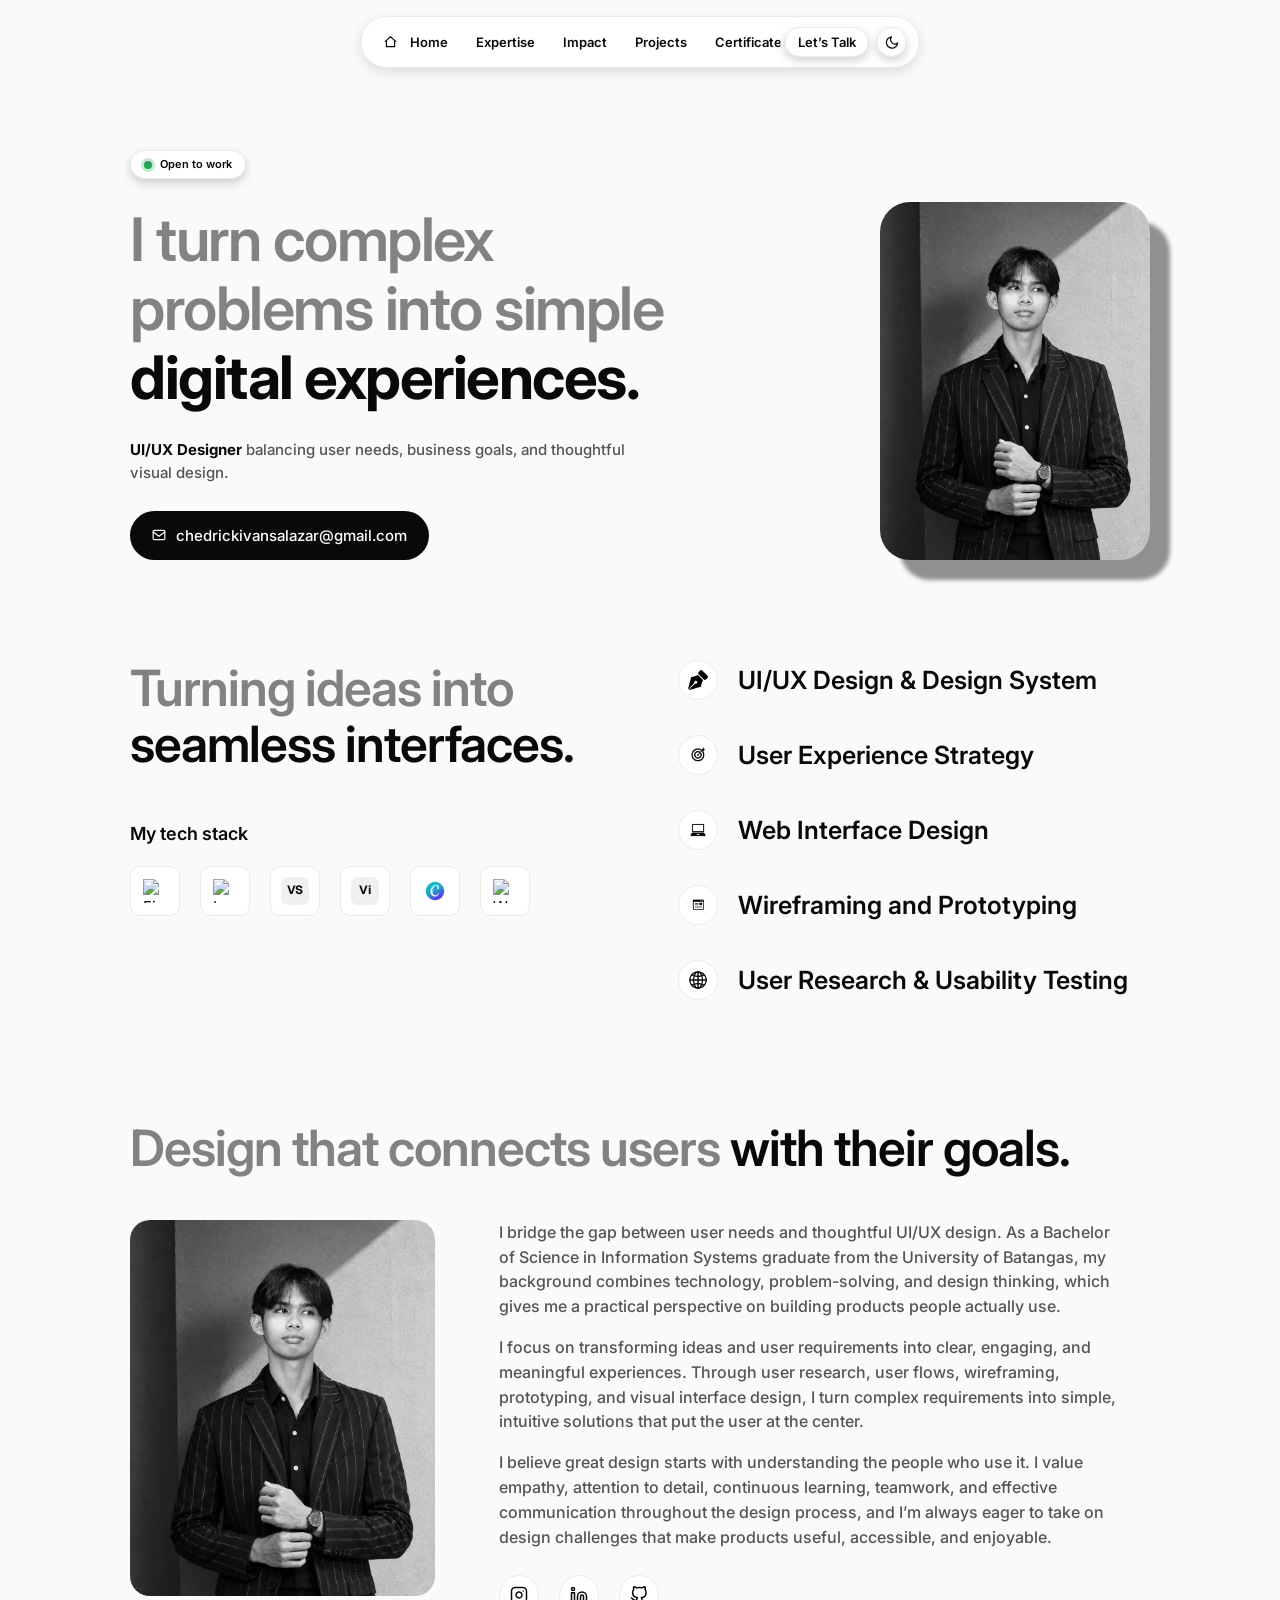
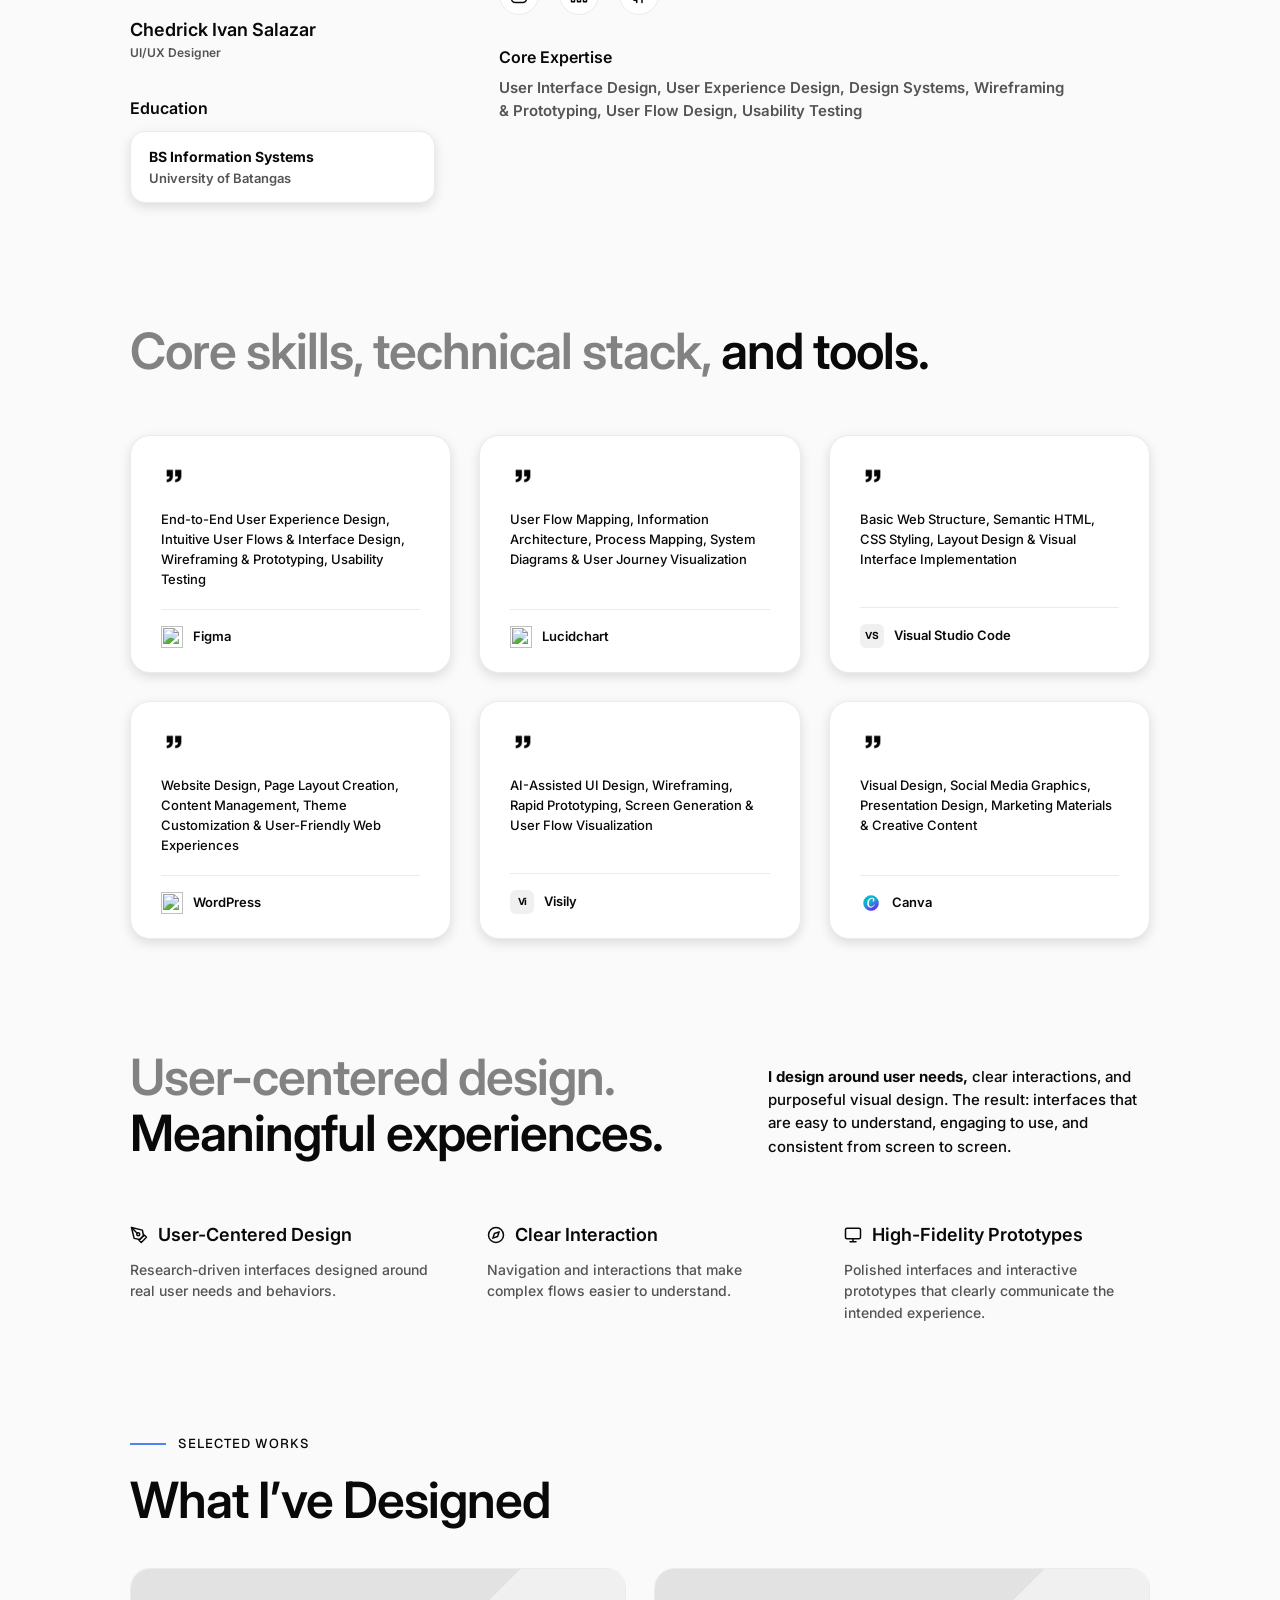
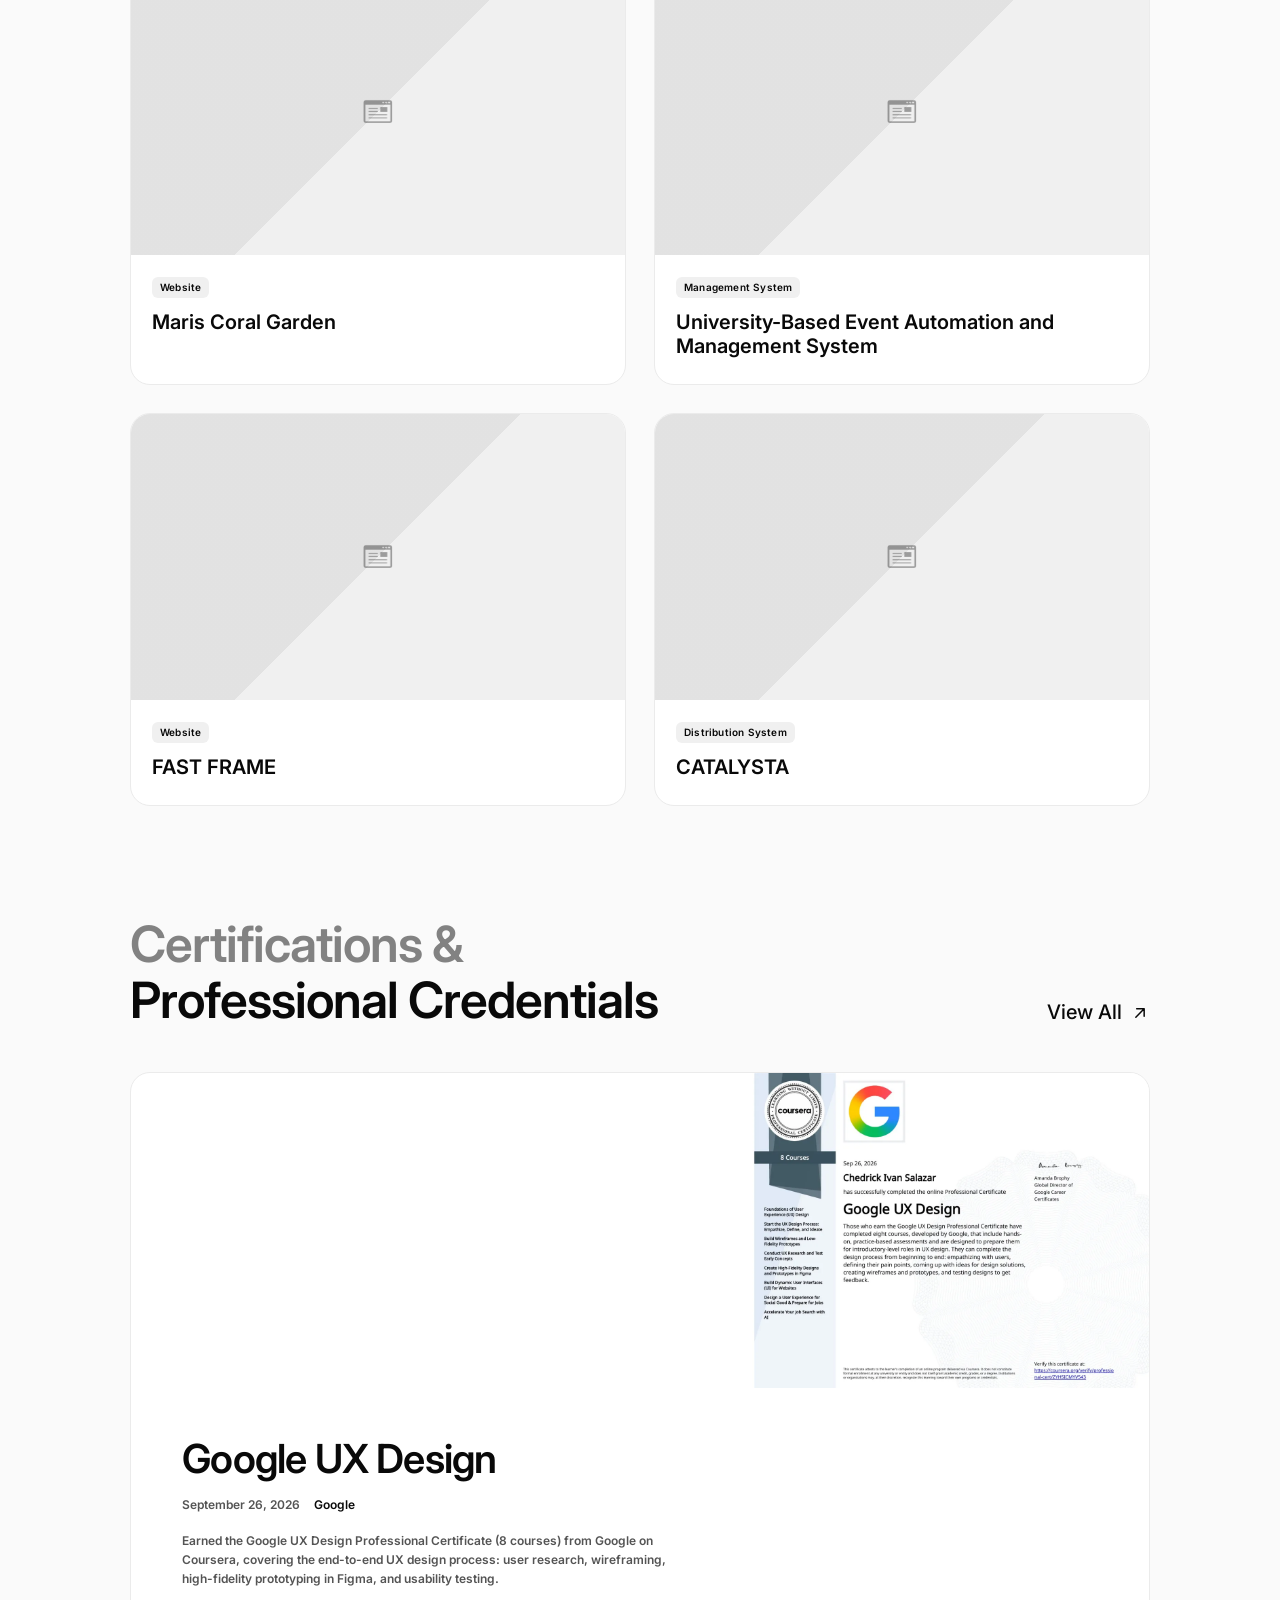
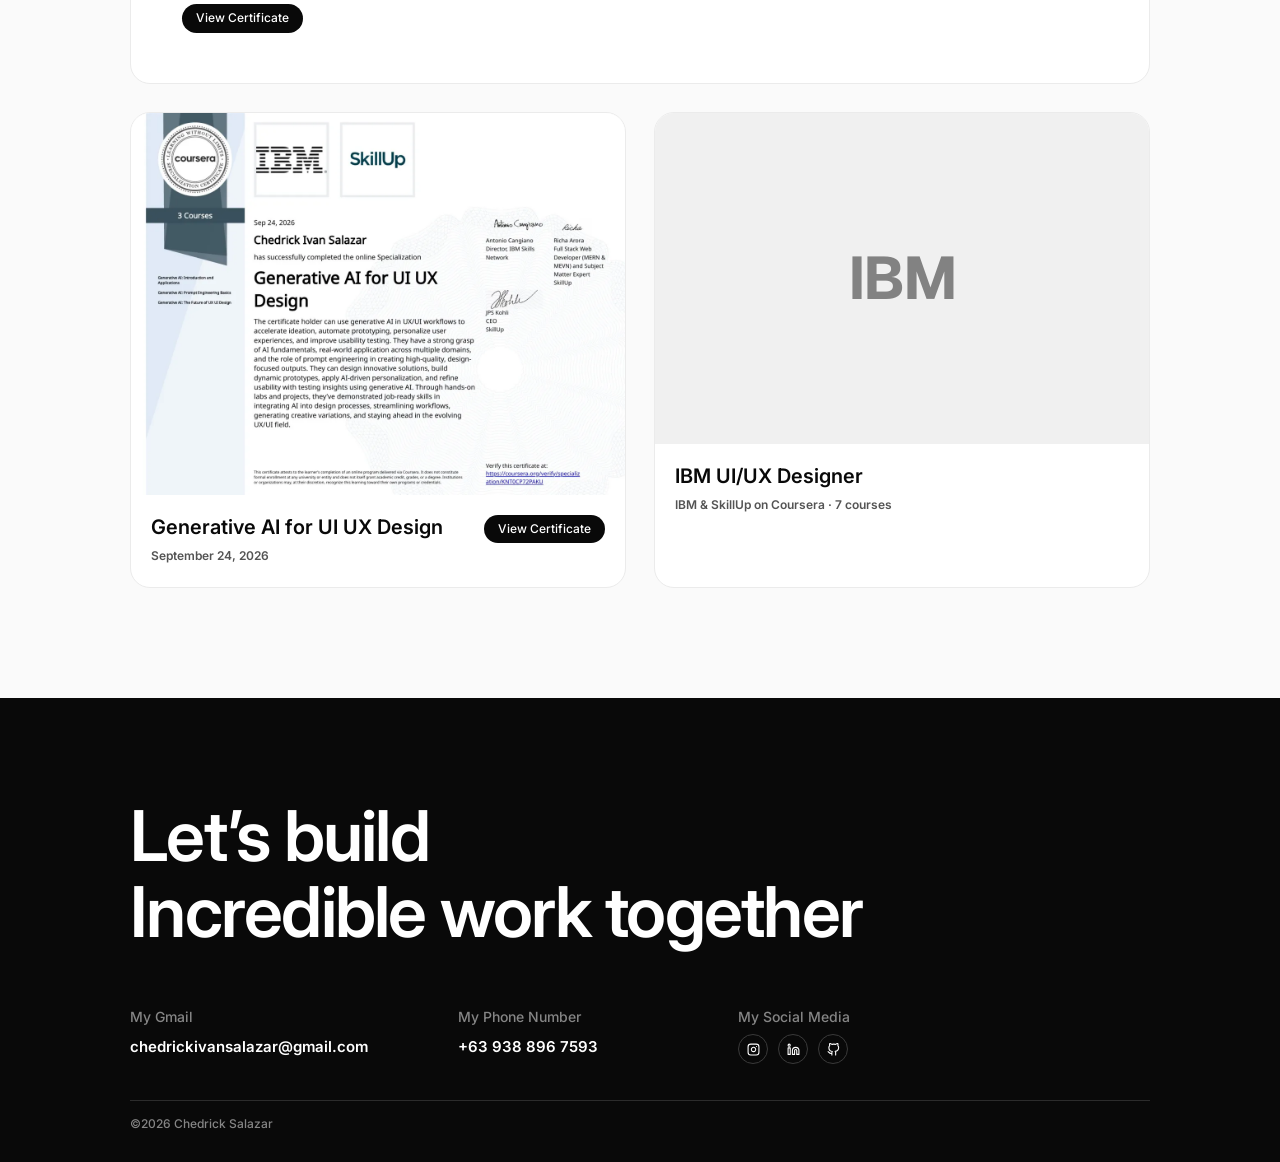
==== index.html @ 712210b0 "Initial commit: portfolio with theme, nav, logo and image fixes - Apply saved theme in <head> to sto" ====
<!doctype html>
<html lang="en">
<head>
<meta charset="utf-8">
<meta name="viewport" content="width=device-width, initial-scale=1, viewport-fit=cover">
<title>Chedrick Salazar Portfolio</title>
<meta name="description" content="Portfolio of Chedrick Ivan Salazar, UI/UX Designer.">
<script>
  /* Apply the saved theme before first paint so the page never flashes the wrong theme. */
  try { var t = localStorage.getItem("portfolio-theme"); if (t === "dark" || t === "light") document.documentElement.setAttribute("data-theme", t); } catch (e) {}
</script>
<link rel="preconnect" href="https://fonts.googleapis.com">
<link rel="preconnect" href="https://fonts.gstatic.com" crossorigin>
<link rel="stylesheet" href="https://fonts.googleapis.com/css2?family=Geist:wght@500;700&family=Inter:wght@400;500;600;700&display=swap">
<link rel="stylesheet" href="styles.css">
</head>
<body>
<nav class="nav" id="nav" aria-label="Main">
  <a class="home" href="#home" aria-label="Home"><svg viewBox="0 0 24 24" fill="none" stroke-width="2" stroke-linecap="round" stroke-linejoin="round" aria-hidden="true"><path d="M3 11l9-8 9 8"/><path d="M5 10v10h14V10"/></svg></a>
  <div class="nav-links" id="nav-links">
    <a class="link" href="#home">Home</a>
    <a class="link" href="#expertise">Expertise</a>
    <a class="link" href="#impact">Impact</a>
    <a class="link" href="#projects">Projects</a>
    <a class="link" href="#certificates">Certificates</a>
  </div>
  <a class="pill-sm" href="#contact">Let’s Talk</a>
  <button class="theme-btn" id="theme-toggle" type="button" aria-label="Switch theme" aria-pressed="false">
    <svg class="ic-moon" viewBox="0 0 24 24" aria-hidden="true"><path d="M21 12.8A9 9 0 1 1 11.2 3a7 7 0 0 0 9.8 9.8z"/></svg>
    <svg class="ic-sun" viewBox="0 0 24 24" aria-hidden="true"><circle cx="12" cy="12" r="4"/><path d="M12 2v2M12 20v2M4.9 4.9l1.4 1.4M17.7 17.7l1.4 1.4M2 12h2M20 12h2M4.9 19.1l1.4-1.4M17.7 6.3l1.4-1.4"/></svg>
  </button>
  <button class="menu-btn" id="menu-toggle" type="button" aria-label="Open menu" aria-expanded="false" aria-controls="nav-links">
    <svg viewBox="0 0 24 24" aria-hidden="true"><path class="l1" d="M4 7h16"/><path class="l2" d="M4 17h16"/></svg>
  </button>
</nav>

<main>
<section id="home" class="hero wrap">
  <div class="inner hero-grid">
    <div>
      <div class="live"><i></i>Open to work</div>
      <h1><span class="dim">I turn complex problems into simple</span> digital experiences.</h1>
      <p class="lede"><b>UI/UX Designer</b> balancing user needs, business goals, and thoughtful visual design.</p>
      <a class="btn-mail" href="mailto:chedrickivansalazar@gmail.com">
        <svg viewBox="0 0 24 24" fill="none" stroke-width="2" stroke-linecap="round" stroke-linejoin="round" aria-hidden="true"><rect x="2" y="4" width="20" height="16" rx="2"/><path d="M2 7l10 7 10-7"/></svg>
        <span>chedrickivansalazar@gmail.com</span>
      </a>
    </div>
    <div class="hero-photo">
      <picture>
        <source srcset="img/portrait.webp" type="image/webp">
        <img src="img/portrait.jpg" alt="Portrait of Chedrick Ivan Salazar" width="270" height="357" fetchpriority="high">
      </picture>
    </div>
  </div>
</section>

<section id="expertise" class="block wrap pt-0">
  <div class="inner intro-grid">
    <div>
      <h2 class="display"><span class="dim">Turning ideas into</span> seamless interfaces.</h2>
      <p class="stack-title">My tech stack</p>
      <ul class="tiles" aria-label="Tools">
        <li class="tile" title="Figma"><img class="mask" src="img/figma.svg" alt="Figma" width="24" height="24"></li>
        <li class="tile" title="Lucidchart"><img class="mask" src="img/lucid.svg" alt="Lucidchart" width="24" height="24"></li>
        <li class="tile" title="Visual Studio Code"><span class="mono" role="img" aria-label="Visual Studio Code">VS</span></li>
        <li class="tile" title="Visily"><span class="mono" role="img" aria-label="Visily">Vi</span></li>
        <li class="tile" title="Canva"><img src="img/canva.png" alt="Canva" width="26" height="26"></li>
        <li class="tile" title="WordPress"><img class="mask" src="img/wordpress.svg" alt="WordPress" width="24" height="24"></li>
      </ul>
    </div>
    <ul class="services">
      <li><span class="ico-circle"><img src="img/pen.png" alt="" width="20" height="20"></span>UI/UX Design &amp; Design System</li>
      <li><span class="ico-circle"><img src="img/target.png" alt="" width="20" height="20"></span>User Experience Strategy</li>
      <li><span class="ico-circle"><img src="img/laptop.png" alt="" width="20" height="20"></span>Web Interface Design</li>
      <li><span class="ico-circle"><img src="img/browser.png" alt="" width="20" height="20"></span>Wireframing and Prototyping</li>
      <li><span class="ico-circle"><img src="img/globe.png" alt="" width="20" height="20"></span>User Research &amp; Usability Testing</li>
    </ul>
  </div>

  <div class="inner sub-block">
    <h2 class="display"><span class="dim">Design that connects users</span> with their goals.</h2>
    <div class="about-grid">
      <div>
        <picture>
          <source srcset="img/portrait.webp" type="image/webp">
          <img class="about-photo" src="img/portrait.jpg" alt="Chedrick Ivan Salazar" width="305" height="376" loading="lazy">
        </picture>
        <p class="name">Chedrick Ivan Salazar</p>
        <p class="role">UI/UX Designer</p>
        <div class="facts facts-gap">
          <div>
            <h3>Education</h3>
            <div class="exp-card"><b>BS Information Systems</b>University of Batangas</div>
          </div>
        </div>
      </div>
      <div>
        <div class="bio">
          <p>I bridge the gap between user needs and thoughtful UI/UX design. As a Bachelor of Science in Information Systems graduate from the University of Batangas, my background combines technology, problem-solving, and design thinking, which gives me a practical perspective on building products people actually use.</p>
          <p>I focus on transforming ideas and user requirements into clear, engaging, and meaningful experiences. Through user research, user flows, wireframing, prototyping, and visual interface design, I turn complex requirements into simple, intuitive solutions that put the user at the center.</p>
          <p>I believe great design starts with understanding the people who use it. I value empathy, attention to detail, continuous learning, teamwork, and effective communication throughout the design process, and I’m always eager to take on design challenges that make products useful, accessible, and enjoyable.</p>
        </div>
        <!-- TODO: replace each href with your real profile URL -->
        <div class="social" aria-label="Social profiles">
          <a class="soc" href="https://www.instagram.com/YOUR-HANDLE" target="_blank" rel="noopener" aria-label="Instagram"><svg viewBox="0 0 24 24" aria-hidden="true"><rect x="2" y="2" width="20" height="20" rx="5"/><path d="M16 11.4A4 4 0 1 1 12.6 8 4 4 0 0 1 16 11.4z"/><path d="M17.5 6.5h.01"/></svg></a>
          <a class="soc" href="https://www.linkedin.com/in/YOUR-HANDLE" target="_blank" rel="noopener" aria-label="LinkedIn"><svg viewBox="0 0 24 24" aria-hidden="true"><path d="M16 8a6 6 0 0 1 6 6v7h-4v-7a2 2 0 0 0-4 0v7h-4v-7a6 6 0 0 1 6-6z"/><rect x="2" y="9" width="4" height="12"/><circle cx="4" cy="4" r="2"/></svg></a>
          <a class="soc" href="https://github.com/YOUR-HANDLE" target="_blank" rel="noopener" aria-label="GitHub"><svg viewBox="0 0 24 24" aria-hidden="true"><path d="M9 19c-5 1.5-5-2.5-7-3m14 6v-3.9a3.4 3.4 0 0 0-.9-2.6c3.1-.3 6.4-1.5 6.4-7A5.4 5.4 0 0 0 20 4.8 5.1 5.1 0 0 0 19.9 1S18.7.7 16 2.5a13.4 13.4 0 0 0-7 0C6.3.7 5.1 1 5.1 1A5.1 5.1 0 0 0 5 4.8a5.4 5.4 0 0 0-1.5 3.8c0 5.4 3.3 6.6 6.4 7A3.4 3.4 0 0 0 9 18.1V22"/></svg></a>
        </div>
        <div class="facts">
          <div>
            <h3>Core Expertise</h3>
            <p>User Interface Design, User Experience Design, Design Systems, Wireframing &amp; Prototyping, User Flow Design, Usability Testing</p>
          </div>
        </div>
      </div>
    </div>
  </div>

  <div class="inner sub-block">
    <h2 class="display"><span class="dim">Core skills, technical stack,</span> and tools.</h2>
    <div class="skills">
      <article class="skill">
        <img class="quote" src="img/quote.png" alt="" width="26" height="26">
        <p>End-to-End User Experience Design, Intuitive User Flows &amp; Interface Design, Wireframing &amp; Prototyping, Usability Testing</p>
        <div class="tool"><img class="mask" src="img/figma.svg" alt="" width="22" height="22"><span class="tn">Figma</span></div>
      </article>
      <article class="skill">
        <img class="quote" src="img/quote.png" alt="" width="26" height="26">
        <p>User Flow Mapping, Information Architecture, Process Mapping, System Diagrams &amp; User Journey Visualization</p>
        <div class="tool"><img class="mask" src="img/lucid.svg" alt="" width="22" height="22"><span class="tn">Lucidchart</span></div>
      </article>
      <article class="skill">
        <img class="quote" src="img/quote.png" alt="" width="26" height="26">
        <p>Basic Web Structure, Semantic HTML, CSS Styling, Layout Design &amp; Visual Interface Implementation</p>
        <div class="tool"><span class="mono">VS</span><span class="tn">Visual Studio Code</span></div>
      </article>
      <article class="skill">
        <img class="quote" src="img/quote.png" alt="" width="26" height="26">
        <p>Website Design, Page Layout Creation, Content Management, Theme Customization &amp; User-Friendly Web Experiences</p>
        <div class="tool"><img class="mask" src="img/wordpress.svg" alt="" width="22" height="22"><span class="tn">WordPress</span></div>
      </article>
      <article class="skill">
        <img class="quote" src="img/quote.png" alt="" width="26" height="26">
        <p>AI-Assisted UI Design, Wireframing, Rapid Prototyping, Screen Generation &amp; User Flow Visualization</p>
        <div class="tool"><span class="mono">Vi</span><span class="tn">Visily</span></div>
      </article>
      <article class="skill">
        <img class="quote" src="img/quote.png" alt="" width="26" height="26">
        <p>Visual Design, Social Media Graphics, Presentation Design, Marketing Materials &amp; Creative Content</p>
        <div class="tool"><img src="img/canva.png" alt="" width="24" height="24"><span class="tn">Canva</span></div>
      </article>
    </div>
  </div>
</section>

<section id="impact" class="block wrap pt-0">
  <div class="inner">
    <div class="impact-head">
      <h2 class="display"><span class="dim">User-centered design.</span><br>Meaningful experiences.</h2>
      <p><b>I design around user needs,</b> clear interactions, and purposeful visual design. The result: interfaces that are easy to understand, engaging to use, and consistent from screen to screen.</p>
    </div>
    <div class="pillars">
      <div class="pillar">
        <h3><svg viewBox="0 0 24 24" aria-hidden="true"><path d="M12 19l7-7 3 3-7 7-3-3z"/><path d="M18 13l-1.5-7.5L2 2l3.5 14.5L13 18l5-5z"/><path d="M2 2l7.6 7.6"/><circle cx="11" cy="11" r="2"/></svg>User-Centered Design</h3>
        <p>Research-driven interfaces designed around real user needs and behaviors.</p>
      </div>
      <div class="pillar">
        <h3><svg viewBox="0 0 24 24" aria-hidden="true"><circle cx="12" cy="12" r="10"/><path d="M16.2 7.8l-2.1 6.3-6.3 2.1 2.1-6.3z"/></svg>Clear Interaction</h3>
        <p>Navigation and interactions that make complex flows easier to understand.</p>
      </div>
      <div class="pillar">
        <h3><svg viewBox="0 0 24 24" aria-hidden="true"><rect x="2" y="3" width="20" height="14" rx="2"/><path d="M8 21h8M12 17v4"/></svg>High-Fidelity Prototypes</h3>
        <p>Polished interfaces and interactive prototypes that clearly communicate the intended experience.</p>
      </div>
    </div>
  </div>
</section>

<section id="projects" class="block wrap pt-0">
  <div class="inner">
    <p class="eyebrow">Selected works</p>
    <h2 class="display mt-sm">What I’ve Designed</h2>
    <!-- To turn a card into a case study: copy case-study.html, fill it in, wrap the card contents in <a class="proj-link" href="your-page.html">, and swap the thumb icon for a screenshot. -->
    <div class="projects">
      <article class="proj"><div class="thumb"><img src="img/browser.png" alt="" width="44" height="44"></div><div class="meta"><span class="tag">Website</span><h3>Maris Coral Garden</h3></div></article>
      <article class="proj"><div class="thumb"><img src="img/browser.png" alt="" width="44" height="44"></div><div class="meta"><span class="tag">Management System</span><h3>University-Based Event Automation and Management System</h3></div></article>
      <article class="proj"><div class="thumb"><img src="img/browser.png" alt="" width="44" height="44"></div><div class="meta"><span class="tag">Website</span><h3>FAST FRAME</h3></div></article>
      <article class="proj"><div class="thumb"><img src="img/browser.png" alt="" width="44" height="44"></div><div class="meta"><span class="tag">Distribution System</span><h3>CATALYSTA</h3></div></article>
    </div>
  </div>
</section>

<section id="certificates" class="block wrap pt-0">
  <div class="inner">
    <div class="cert-head">
      <h2 class="display"><span class="dim">Certifications &amp;</span> Professional Credentials</h2>
      <a class="view-all" href="https://coursera.org/verify/professional-cert/ZYHSICMYV543" target="_blank" rel="noopener">View All <svg viewBox="0 0 24 24" aria-hidden="true"><path d="M7 17L17 7M8 7h9v9"/></svg></a>
    </div>

    <article class="cert-feature">
      <picture>
        <source srcset="img/cert-google.webp" type="image/webp">
        <img src="img/cert-google.jpg" alt="Google UX Design Professional Certificate awarded to Chedrick Ivan Salazar" width="1650" height="1275" loading="lazy">
      </picture>
      <div class="txt">
        <h3>Google UX Design</h3>
        <div class="cmeta"><span>September 26, 2026</span><span>Google</span></div>
        <p>Earned the Google UX Design Professional Certificate (8 courses) from Google on Coursera, covering the end-to-end UX design process: user research, wireframing, high-fidelity prototyping in Figma, and usability testing.</p>
        <a class="btn-sm" href="https://coursera.org/verify/professional-cert/ZYHSICMYV543" target="_blank" rel="noopener">View Certificate</a>
      </div>
    </article>

    <div class="cert-row">
      <article class="cert-card">
        <div class="pic">
          <picture>
            <source srcset="img/cert-genai.webp" type="image/webp">
            <img src="img/cert-genai.jpg" alt="Generative AI for UI UX Design certificate" width="1650" height="1275" loading="lazy">
          </picture>
        </div>
        <div class="foot">
          <div><h3>Generative AI for UI UX Design</h3><p class="date">September 24, 2026</p></div>
          <a class="btn-sm" href="https://coursera.org/verify/specialization/KNT0CP72PAKU" target="_blank" rel="noopener">View Certificate</a>
        </div>
      </article>
      <article class="cert-card">
        <div class="pic type">IBM</div>
        <div class="foot">
          <div><h3>IBM UI/UX Designer</h3><p class="date">IBM &amp; SkillUp on Coursera · 7 courses</p></div>
          <!-- TODO: add <a class="btn-sm" href="COURSERA-VERIFY-URL" target="_blank" rel="noopener">View Certificate</a> once you have the link -->
        </div>
      </article>
    </div>
  </div>
</section>
</main>

<footer id="contact" class="contact">
  <div class="wrap">
    <div class="inner">
      <h2>Let’s build<br>Incredible work together</h2>
      <div class="crow">
        <div><div class="k">My Gmail</div><a class="v" href="mailto:chedrickivansalazar@gmail.com">chedrickivansalazar@gmail.com</a></div>
        <div><div class="k">My Phone Number</div><a class="v" href="tel:+639388967593">+63 938 896 7593</a></div>
        <div>
          <div class="k">My Social Media</div>
          <!-- TODO: same profile URLs as above -->
          <div class="soc-row">
            <a class="soc sm" href="https://www.instagram.com/YOUR-HANDLE" target="_blank" rel="noopener" aria-label="Instagram"><svg viewBox="0 0 24 24" aria-hidden="true"><rect x="2" y="2" width="20" height="20" rx="5"/><path d="M16 11.4A4 4 0 1 1 12.6 8 4 4 0 0 1 16 11.4z"/><path d="M17.5 6.5h.01"/></svg></a>
            <a class="soc sm" href="https://www.linkedin.com/in/YOUR-HANDLE" target="_blank" rel="noopener" aria-label="LinkedIn"><svg viewBox="0 0 24 24" aria-hidden="true"><path d="M16 8a6 6 0 0 1 6 6v7h-4v-7a2 2 0 0 0-4 0v7h-4v-7a6 6 0 0 1 6-6z"/><rect x="2" y="9" width="4" height="12"/><circle cx="4" cy="4" r="2"/></svg></a>
            <a class="soc sm" href="https://github.com/YOUR-HANDLE" target="_blank" rel="noopener" aria-label="GitHub"><svg viewBox="0 0 24 24" aria-hidden="true"><path d="M9 19c-5 1.5-5-2.5-7-3m14 6v-3.9a3.4 3.4 0 0 0-.9-2.6c3.1-.3 6.4-1.5 6.4-7A5.4 5.4 0 0 0 20 4.8 5.1 5.1 0 0 0 19.9 1S18.7.7 16 2.5a13.4 13.4 0 0 0-7 0C6.3.7 5.1 1 5.1 1A5.1 5.1 0 0 0 5 4.8a5.4 5.4 0 0 0-1.5 3.8c0 5.4 3.3 6.6 6.4 7A3.4 3.4 0 0 0 9 18.1V22"/></svg></a>
          </div>
        </div>
      </div>
      <div class="legal"><p>©2026 Chedrick Salazar</p></div>
    </div>
  </div>
</footer>

<script src="script.js"></script>
</body>
</html>
---- styles.css ----
:root{color-scheme:light}
body{margin:0}
[hidden]{display:none!important}

:root {
  --bg: #fafafa;
  --surface: #ffffff;
  --ink: #090909;
  --body: #545454;
  --mute: #828282;
  --line: #ebebeb;
  --chip: #f0f0f0;
  --accent: #4f83f0;
  --live: #1fa855;
  --btn-bg: #090909;
  --btn-fg: #ffffff;
  --foot-bg: #090909;
  --foot-fg: #ffffff;
  --foot-mute: #858585;
  --shadow: 0 4px 12px rgba(0,0,0,.12);
  --shadow-pop: 0 4px 10px rgba(0,0,0,.18);
  --font-body: "Inter", system-ui, -apple-system, "Segoe UI", Roboto, sans-serif;
  --font-label: "Geist", "Inter", system-ui, sans-serif;
}
@media (prefers-color-scheme: dark) {
  :root:not([data-theme="light"]) {
    --bg: #0d0d0e; --surface: #161618; --ink: #f4f4f5; --body: #b2b2b8; --mute: #7f7f87;
    --line: #2a2a2e; --chip: #232327; --accent: #7aa4ff; --live: #3ecf7a;
    --btn-bg: #f4f4f5; --btn-fg: #0d0d0e; --foot-bg: #050506; --foot-fg: #ffffff; --foot-mute: #8d8d94;
    --shadow: 0 0 0 rgba(0,0,0,0); --shadow-pop: 0 0 0 rgba(0,0,0,0);
    color-scheme: dark;
  }
}
:root[data-theme="dark"] {
  --bg: #0d0d0e; --surface: #161618; --ink: #f4f4f5; --body: #b2b2b8; --mute: #7f7f87;
  --line: #2a2a2e; --chip: #232327; --accent: #7aa4ff; --live: #3ecf7a;
  --btn-bg: #f4f4f5; --btn-fg: #0d0d0e; --foot-bg: #050506; --foot-fg: #ffffff; --foot-mute: #8d8d94;
  --shadow: 0 0 0 rgba(0,0,0,0); --shadow-pop: 0 0 0 rgba(0,0,0,0);
  color-scheme: dark;
}

* { box-sizing: border-box; }
html { scroll-behavior: smooth; }
body {
  background: var(--bg); color: var(--ink);
  font-family: var(--font-body); font-size: 15px; line-height: 1.55;
  -webkit-font-smoothing: antialiased;
}
img { display: block; max-width: 100%; }
picture { display: contents; }
a { color: inherit; text-decoration: none; }
a:focus-visible, button:focus-visible { outline: 2px solid var(--accent); outline-offset: 3px; border-radius: 6px; }
h1, h2, h3, p { margin: 0; }
h1, h2 { text-wrap: balance; }

.wrap {
  width: 100%; max-width: 1200px; margin-inline: auto;
  padding-left: max(16px, env(safe-area-inset-left, 0px));
  padding-right: max(16px, env(safe-area-inset-right, 0px));
}
.inner { max-width: 1020px; margin-inline: auto; }
section { scroll-margin-top: 24px; }
.block { padding-block: clamp(56px, 9vw, 110px); }
.pt-0 { padding-top: 0; }
.sub-block { margin-top: clamp(64px, 10vw, 120px); }
.mt-sm { margin-top: 18px; }

.dim { color: var(--mute); }
.display {
  font-weight: 600; font-size: clamp(32px, 5vw, 50px); line-height: 1.12;
  letter-spacing: -0.02em; color: var(--ink);
}
.display .dim { color: var(--mute); }

/* nav */
.nav {
  position: fixed; z-index: 20; left: 50%; transform: translateX(-50%);
  top: calc(16px + env(safe-area-inset-top, 0px));
  width: min(559px, calc(100% - 32px));
  display: flex; align-items: center; gap: 4px;
  background: var(--surface); border: 1px solid var(--line); border-radius: 30px;
  padding: 10px 12px 10px 18px; box-shadow: var(--shadow);
}
.nav-links { display: flex; align-items: center; gap: clamp(10px, 3vw, 28px); flex: 1; min-width: 0; overflow-x: auto; scrollbar-width: none; }
.nav-links::-webkit-scrollbar { display: none; }
.nav a.link { font-size: 13px; font-weight: 600; white-space: nowrap; padding: 4px 0; }
.nav a.link:hover { color: var(--accent); }
.nav .home { flex: none; display: grid; place-items: center; width: 22px; height: 22px; margin-right: 4px; }
.nav .home svg { width: 14px; height: 14px; stroke: var(--ink); }
.pill-sm {
  flex: none; font-size: 13px; font-weight: 600; padding: 4px 12px; border-radius: 30px;
  border: 1px solid var(--line); background: var(--surface); box-shadow: var(--shadow-pop);
}

/* hero */
.hero { padding-top: calc(150px + env(safe-area-inset-top, 0px)); padding-bottom: clamp(48px, 8vw, 100px); }
.hero-grid { display: grid; grid-template-columns: minmax(0, 1fr) 270px; gap: clamp(32px, 6vw, 80px); align-items: end; }
.live {
  display: inline-flex; align-items: center; gap: 8px; font-size: 11px; font-weight: 600;
  background: var(--surface); border: 1px solid var(--line); border-radius: 30px;
  padding: 5px 13px; box-shadow: var(--shadow-pop); margin-bottom: 26px;
}
.live i { width: 8px; height: 8px; border-radius: 50%; background: var(--live); box-shadow: 0 0 0 3px color-mix(in srgb, var(--live) 25%, transparent); }
h1 {
  font-weight: 700; font-size: clamp(38px, 6vw, 60px); line-height: 1.15; letter-spacing: -0.025em;
  color: var(--ink); max-width: 11.5em;
}
h1 .dim { font-weight: 600; }
.lede { margin-top: 26px; max-width: 520px; font-size: 15px; font-weight: 500; color: var(--body); }
.lede b { color: var(--ink); font-weight: 700; }
.btn-mail {
  margin-top: 26px; display: inline-flex; align-items: center; gap: 10px;
  background: var(--btn-bg); color: var(--btn-fg); border-radius: 30px;
  padding: 13px 22px; font-size: 15px; font-weight: 500; max-width: 100%;
}
.btn-mail span { overflow-wrap: anywhere; }
.btn-mail svg { flex: none; width: 14px; height: 14px; stroke: currentColor; }
.hero-photo { position: relative; width: 100%; max-width: 270px; aspect-ratio: 256 / 339; justify-self: end; }
.hero-photo::before {
  content: ""; position: absolute; inset: 20px -20px -20px 20px; border-radius: 30px;
  background: #858585; filter: blur(2px); opacity: .9;
}
.hero-photo img { position: relative; width: 100%; height: 100%; object-fit: cover; object-position: 50% 14%; border-radius: 30px; }

/* expertise intro */
.intro-grid { display: grid; grid-template-columns: minmax(0, 1fr) minmax(0, 1fr); gap: clamp(32px, 6vw, 80px); }
.stack-title { margin-top: 48px; font-size: 18px; font-weight: 600; }
.tiles { list-style: none; margin: 18px 0 0; padding: 0; display: flex; flex-wrap: wrap; gap: 20px; }
.tile {
  width: 50px; height: 50px; border-radius: 10px; background: var(--surface); border: 1px solid var(--line);
  display: grid; place-items: center;
}
.tile img { width: 26px; height: 26px; object-fit: contain; }
.tile img.mask { width: 24px; height: 24px; }
.mono {
  display: grid; place-items: center; font-family: var(--font-label); font-weight: 700; font-size: 12px;
  color: var(--ink); background: var(--chip); border-radius: 7px; width: 28px; height: 28px; letter-spacing: -.02em;
}
.services { list-style: none; margin: 0; padding: 0; display: grid; gap: 35px; align-content: start; }
.services li { display: flex; align-items: center; gap: 20px; font-size: clamp(18px, 2.3vw, 25px); font-weight: 600; line-height: 1.2; }
.ico-circle {
  flex: none; width: 40px; height: 40px; border-radius: 50%; background: var(--surface);
  border: 1px solid var(--line); display: grid; place-items: center;
}
.ico-circle img { width: 20px; height: 20px; object-fit: contain; }
/* black PNG/SVG icons are inverted in dark mode */
@media (prefers-color-scheme: dark) { :root:not([data-theme="light"]) .ico-circle img, :root:not([data-theme="light"]) img.mask, :root:not([data-theme="light"]) .quote { filter: invert(1); } }
:root[data-theme="dark"] .ico-circle img, :root[data-theme="dark"] img.mask, :root[data-theme="dark"] .quote { filter: invert(1); }

/* about */
.about-grid { display: grid; grid-template-columns: 305px minmax(0, 1fr); gap: clamp(28px, 5vw, 80px); margin-top: 44px; align-items: start; }
.about-photo { width: 100%; max-width: 305px; aspect-ratio: 305 / 376; border-radius: 20px; object-fit: cover; object-position: 50% 16%; }
.name { margin-top: 20px; font-size: 18px; font-weight: 600; }
.role { font-size: 12px; font-weight: 600; color: var(--body); }
.bio { display: grid; gap: 16px; font-size: 16px; font-weight: 500; color: var(--body); max-width: 625px; }
.social { display: flex; gap: 20px; margin-top: 26px; }
.soc { transition: border-color .15s; width: 40px; height: 40px; border-radius: 50%; border: 1px solid var(--line); background: var(--surface); display: grid; place-items: center; }
.soc svg { width: 18px; height: 18px; stroke: var(--ink); fill: none; stroke-width: 2; stroke-linecap: round; stroke-linejoin: round; }
.soc:hover { border-color: var(--accent); }
.soc.sm { width: 30px; height: 30px; background: transparent; border-color: #3a3a3a; }
.soc.sm svg { width: 13px; height: 13px; stroke: #fff; }
.facts { display: grid; gap: 24px; margin-top: 30px; max-width: 568px; }
.facts-gap { margin-top: 34px; }
.facts h3 { font-size: 16px; font-weight: 600; }
.facts p { margin-top: 6px; font-size: 15px; font-weight: 600; color: var(--body); }
.exp-card { margin-top: 10px; background: var(--surface); border-radius: 15px; box-shadow: var(--shadow); border: 1px solid var(--line); padding: 14px 18px; font-size: 13px; font-weight: 600; color: var(--body); }
.exp-card b { display: block; color: var(--ink); font-size: 14px; }

/* skills */
.skills { margin-top: 56px; display: grid; grid-template-columns: repeat(auto-fit, minmax(260px, 1fr)); gap: 28px; }
.skill {
  background: var(--surface); border: 1px solid var(--line); border-radius: 20px; box-shadow: var(--shadow);
  padding: 27px 30px 24px; display: flex; flex-direction: column; gap: 20px; min-height: 230px;
}
.quote { width: 26px; height: 26px; object-fit: contain; }
.skill p { font-size: 13px; line-height: 20px; font-weight: 500; color: var(--ink); }
.tool { margin-top: auto; display: flex; align-items: center; gap: 10px; padding-top: 16px; border-top: 1px solid var(--line); }
.tool .tn { font-size: 13px; font-weight: 600; line-height: 1.2; }
.tool img { width: 22px; height: 22px; object-fit: contain; }
.tool .mono { width: 24px; height: 24px; font-size: 10px; border-radius: 6px; }

/* impact */
.impact-head { display: grid; grid-template-columns: minmax(0, 1.5fr) minmax(0, 1fr); gap: clamp(24px, 5vw, 80px); align-items: start; }
.impact-head p { font-size: 15px; font-weight: 500; color: var(--ink); padding-top: 16px; }
.impact-head p b { font-weight: 700; }
.pillars { margin-top: 60px; display: grid; grid-template-columns: repeat(3, minmax(0, 1fr)); gap: clamp(24px, 4vw, 60px); }
.pillar h3 { display: flex; align-items: center; gap: 10px; font-size: 18px; font-weight: 600; }
.pillar h3 svg { flex: none; width: 18px; height: 18px; stroke: var(--ink); fill: none; stroke-width: 2; stroke-linecap: round; stroke-linejoin: round; }
.pillar p { margin-top: 10px; font-size: 14px; font-weight: 500; color: var(--body); }

/* projects */
.eyebrow { display: flex; align-items: center; gap: 12px; font-family: var(--font-label); font-weight: 500; font-size: 13px; letter-spacing: .08em; text-transform: uppercase; color: var(--ink); }
.eyebrow::before { content: ""; width: 36px; height: 2px; background: var(--accent); }
.projects { margin-top: 40px; display: grid; grid-template-columns: repeat(2, minmax(0, 1fr)); gap: 28px; }
.proj { background: var(--surface); border: 1px solid var(--line); border-radius: 20px; overflow: hidden; }
.proj .thumb {
  aspect-ratio: 339 / 196; background: var(--chip); display: grid; place-items: center;
  background-image: linear-gradient(135deg, color-mix(in srgb, var(--ink) 6%, transparent) 0 50%, transparent 50%);
}
.proj .thumb img { width: 44px; opacity: .35; }
:root[data-theme="dark"] .proj .thumb img { filter: invert(1); }
@media (prefers-color-scheme: dark) { :root:not([data-theme="light"]) .proj .thumb img { filter: invert(1); } }
.proj .meta { padding: 22px 21px 26px; display: grid; gap: 12px; justify-items: start; }
.tag { font-size: 10px; font-weight: 600; background: var(--chip); border-radius: 6px; padding: 3px 8px; letter-spacing: .02em; }
.proj h3 { font-size: 20px; font-weight: 600; line-height: 1.2; }
.proj-link { display: block; height: 100%; }
.proj:has(.proj-link) { transition: transform .2s, box-shadow .2s; }
.proj:has(.proj-link):hover { transform: translateY(-3px); box-shadow: var(--shadow); }
.proj .thumb img.shot { width: 100%; height: 100%; object-fit: cover; opacity: 1; filter: none !important; }

/* certificates */
.cert-head { display: flex; justify-content: space-between; align-items: flex-end; gap: 24px; flex-wrap: wrap; }
.cert-head .display { max-width: 644px; }
.view-all { display: inline-flex; align-items: center; gap: 8px; font-size: 20px; font-weight: 500; }
.view-all svg { width: 20px; height: 20px; stroke: var(--ink); fill: none; stroke-width: 1.8; stroke-linecap: round; stroke-linejoin: round; }
.cert-feature { margin-top: 44px; display: grid; grid-template-columns: minmax(0, 1.5fr) minmax(0, 1fr); background: var(--surface); border: 1px solid var(--line); border-radius: 20px; overflow: hidden; }
.cert-feature img { width: 100%; height: 100%; object-fit: cover; object-position: left top; min-height: 260px; }
.cert-feature .txt { padding: clamp(24px, 4vw, 50px) clamp(22px, 4vw, 54px); display: flex; flex-direction: column; justify-content: center; gap: 16px; }
.cert-feature h3 { font-size: clamp(30px, 4vw, 40px); font-weight: 600; line-height: 1.05; letter-spacing: -.02em; }
.cmeta { display: flex; gap: 14px; font-size: 12px; font-weight: 600; }
.cmeta span:first-child { color: var(--body); }
.cert-feature p { font-size: 12px; font-weight: 600; color: var(--body); line-height: 1.6; }
.btn-sm { align-self: flex-start; display: inline-block; background: var(--btn-bg); color: var(--btn-fg); border-radius: 20px; font-size: 12px; font-weight: 500; padding: 5px 14px; }
.cert-row { margin-top: 28px; display: grid; grid-template-columns: repeat(2, minmax(0, 1fr)); gap: 28px; }
.cert-card { background: var(--surface); border: 1px solid var(--line); border-radius: 20px; overflow: hidden; display: flex; flex-direction: column; }
.cert-card .pic { aspect-ratio: 492 / 330; background: var(--chip); }
.cert-card .pic img { width: 100%; height: 100%; object-fit: cover; object-position: left top; }
.cert-card .pic.type { display: grid; place-items: center; font-family: var(--font-label); font-weight: 700; font-size: clamp(36px, 6vw, 60px); letter-spacing: -.03em; color: var(--mute); }
.cert-card .foot { padding: 20px 20px 22px; display: flex; justify-content: space-between; align-items: flex-end; gap: 14px; }
.cert-card h3 { font-size: 20px; font-weight: 600; line-height: 1.2; }
.cert-card .date { margin-top: 8px; font-size: 12px; font-weight: 600; color: var(--body); }

/* contact */
.contact { background: var(--foot-bg); color: var(--foot-fg); padding-top: clamp(64px, 9vw, 100px); padding-bottom: 28px; }
.contact h2 { font-size: clamp(38px, 7vw, 70px); font-weight: 600; line-height: 1.08; letter-spacing: -.025em; }
.crow { margin-top: 56px; display: grid; grid-template-columns: repeat(auto-fit, minmax(190px, max-content)); gap: 28px 90px; }
.crow .k { font-size: 14px; font-weight: 500; color: var(--foot-mute); }
.crow .v { margin-top: 8px; font-size: 15px; font-weight: 600; overflow-wrap: anywhere; display: block; }
.crow .soc-row { display: flex; gap: 10px; margin-top: 7px; }
.legal { margin-top: 36px; padding-top: 6px; border-top: 1px solid #2c2c2c; font-size: 12px; font-weight: 500; color: var(--foot-mute); }
.legal p { margin-top: 8px; }

@media (max-width: 820px) {
  .hero-grid, .intro-grid, .about-grid, .impact-head, .cert-feature { grid-template-columns: minmax(0, 1fr); }
  .hero-photo { justify-self: start; order: -1; max-width: 220px; margin-bottom: 30px; }
  .hero-photo::before { inset: 14px -14px -14px 14px; }
  .pillars, .projects, .cert-row { grid-template-columns: minmax(0, 1fr); }
  .about-photo { max-width: 260px; }
  .impact-head p { padding-top: 0; }
  .hero { padding-top: calc(110px + env(safe-area-inset-top, 0px)); }
  .stack-title { margin-top: 36px; }
  .tiles { gap: 12px; }
}

.theme-btn {
  flex: none; width: 30px; height: 30px; border-radius: 50%; margin-left: 4px; padding: 0; cursor: pointer;
  border: 1px solid var(--line); background: var(--surface); color: var(--ink);
  display: grid; place-items: center; box-shadow: var(--shadow-pop);
}
.theme-btn:hover { border-color: var(--accent); }
.theme-btn svg { width: 15px; height: 15px; fill: none; stroke: currentColor; stroke-width: 2; stroke-linecap: round; stroke-linejoin: round; }
.theme-btn .ic-sun { display: none; }
:root[data-theme="dark"] .theme-btn .ic-sun { display: block; }
:root[data-theme="dark"] .theme-btn .ic-moon { display: none; }
@media (prefers-color-scheme: dark) {
  :root:not([data-theme="light"]) .theme-btn .ic-sun { display: block; }
  :root:not([data-theme="light"]) .theme-btn .ic-moon { display: none; }
}

/* mobile menu */
.menu-btn {
  display: none; flex: none; width: 30px; height: 30px; border-radius: 50%; margin-left: 6px; padding: 0; cursor: pointer;
  border: 1px solid var(--line); background: var(--surface); color: var(--ink); place-items: center; box-shadow: var(--shadow-pop);
}
.menu-btn svg { width: 15px; height: 15px; fill: none; stroke: currentColor; stroke-width: 2; stroke-linecap: round; }
.menu-btn path { transition: transform .2s; transform-origin: 12px 12px; }
.nav.open .menu-btn .l1 { transform: translateY(5px) rotate(45deg); }
.nav.open .menu-btn .l2 { transform: translateY(-5px) rotate(-45deg); }
@media (max-width: 640px) {
  .menu-btn { display: grid; }
  .pill-sm { margin-left: auto; }
  .nav-links {
    display: none; position: absolute; top: calc(100% + 8px); left: 0; right: 0;
    flex-direction: column; align-items: stretch; gap: 0; padding: 8px;
    background: var(--surface); border: 1px solid var(--line); border-radius: 20px; box-shadow: var(--shadow);
  }
  .nav.open .nav-links { display: flex; }
  .nav a.link { font-size: 15px; padding: 12px 14px; border-radius: 12px; }
  .nav a.link:hover { background: var(--chip); color: var(--ink); }
}

@media (prefers-reduced-motion: reduce) { html { scroll-behavior: auto; } .menu-btn path, .proj { transition: none !important; } }
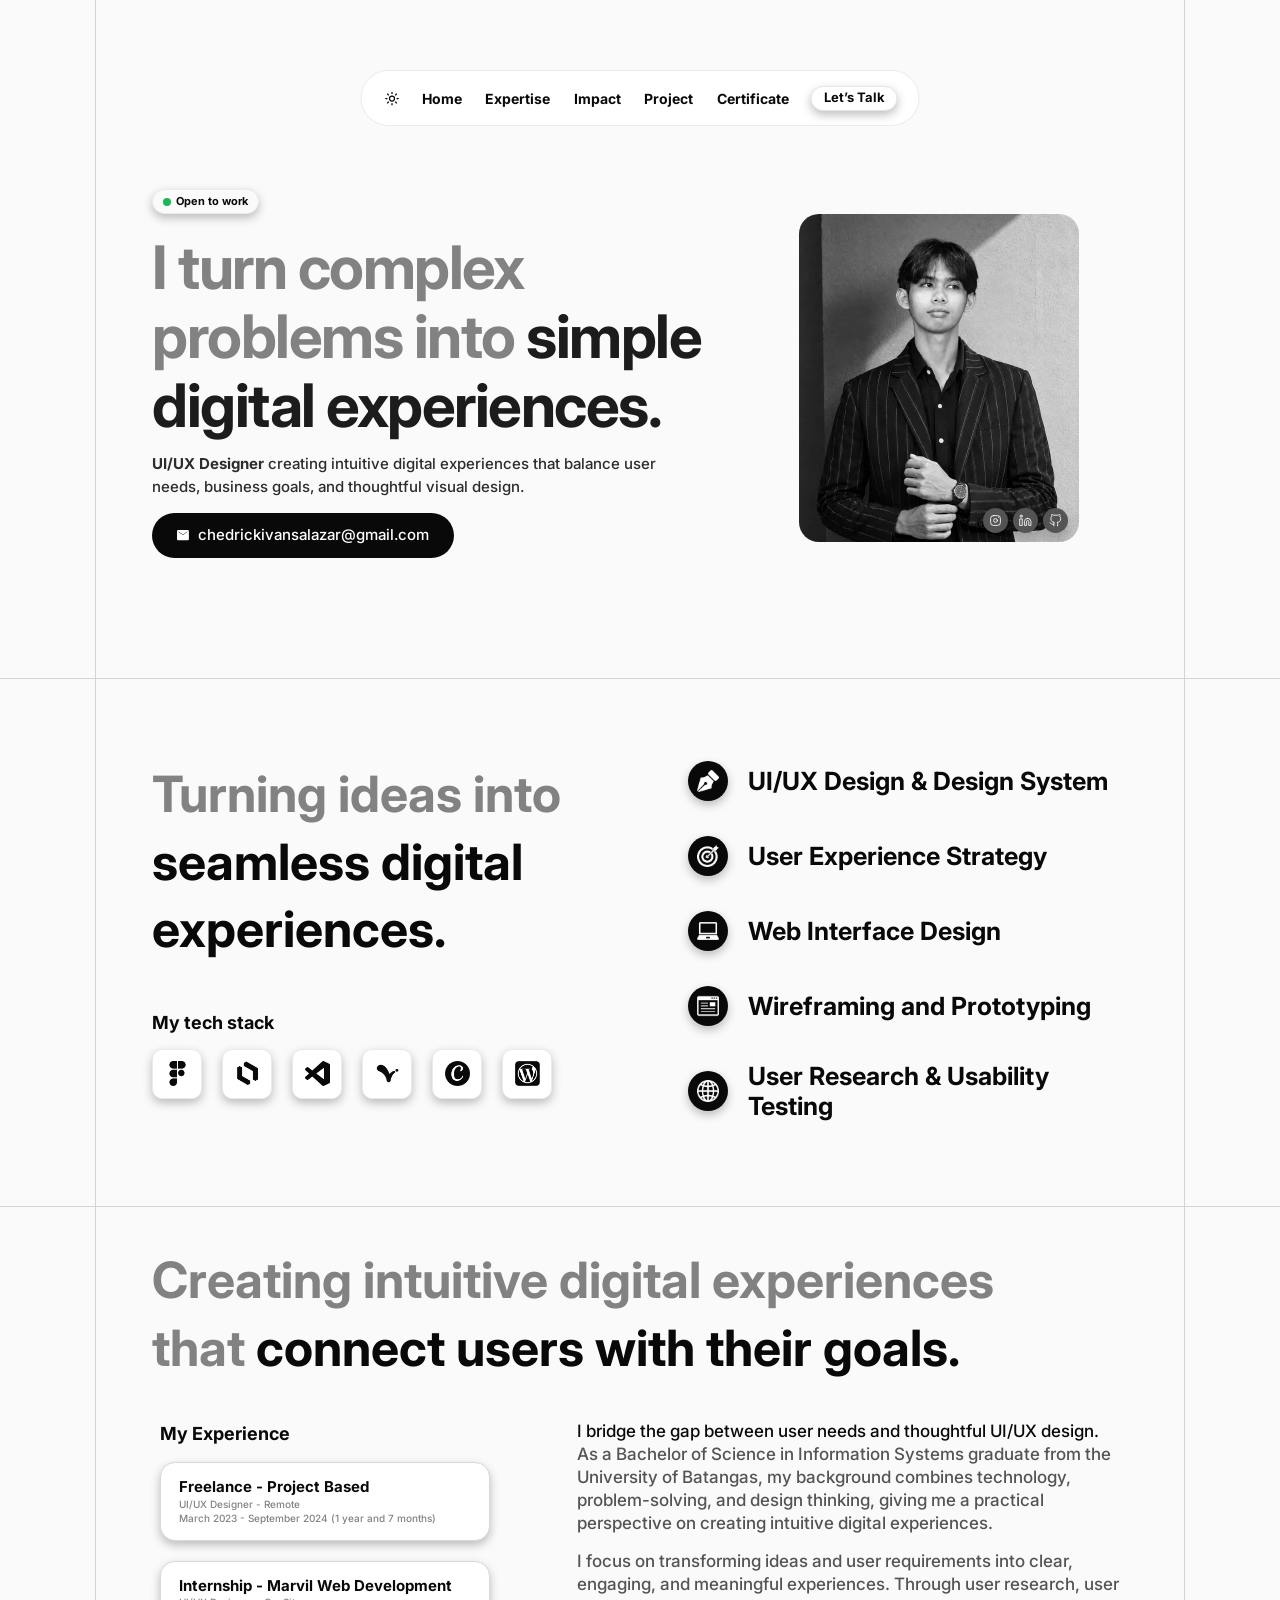
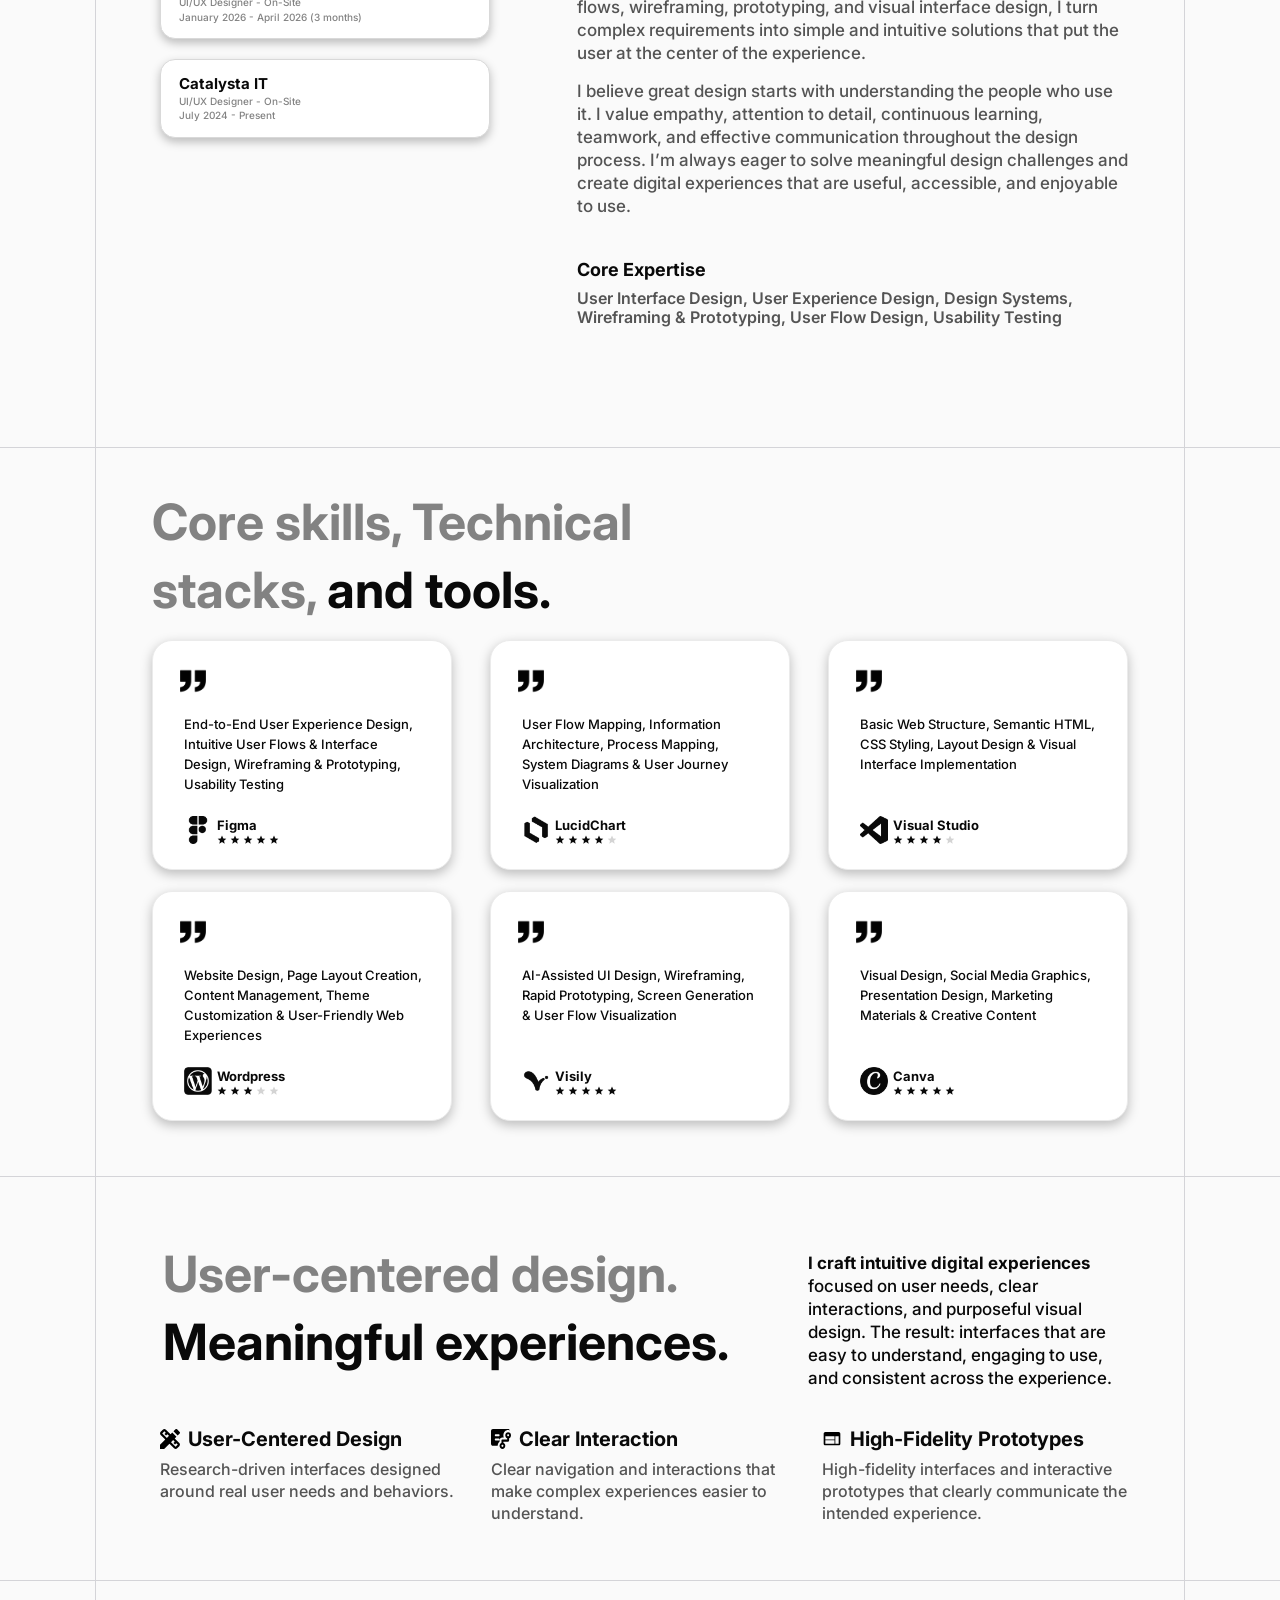
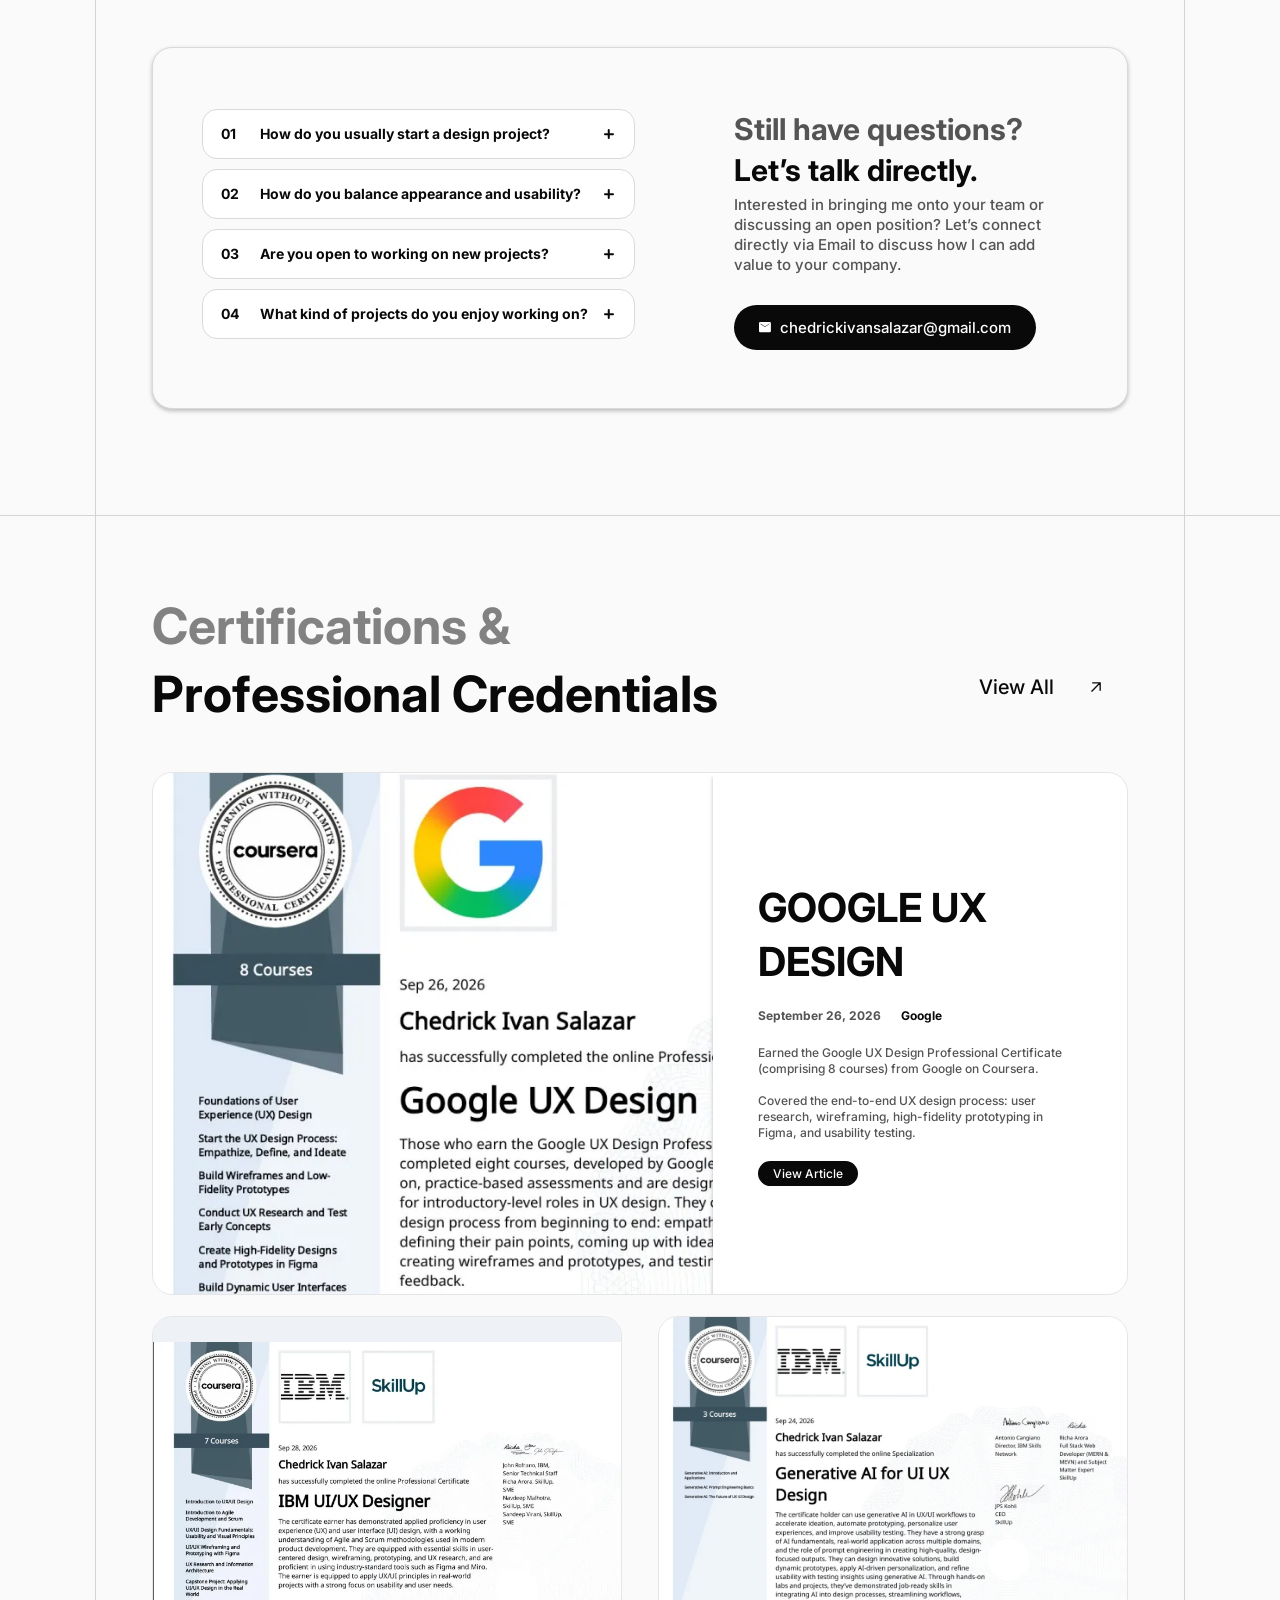
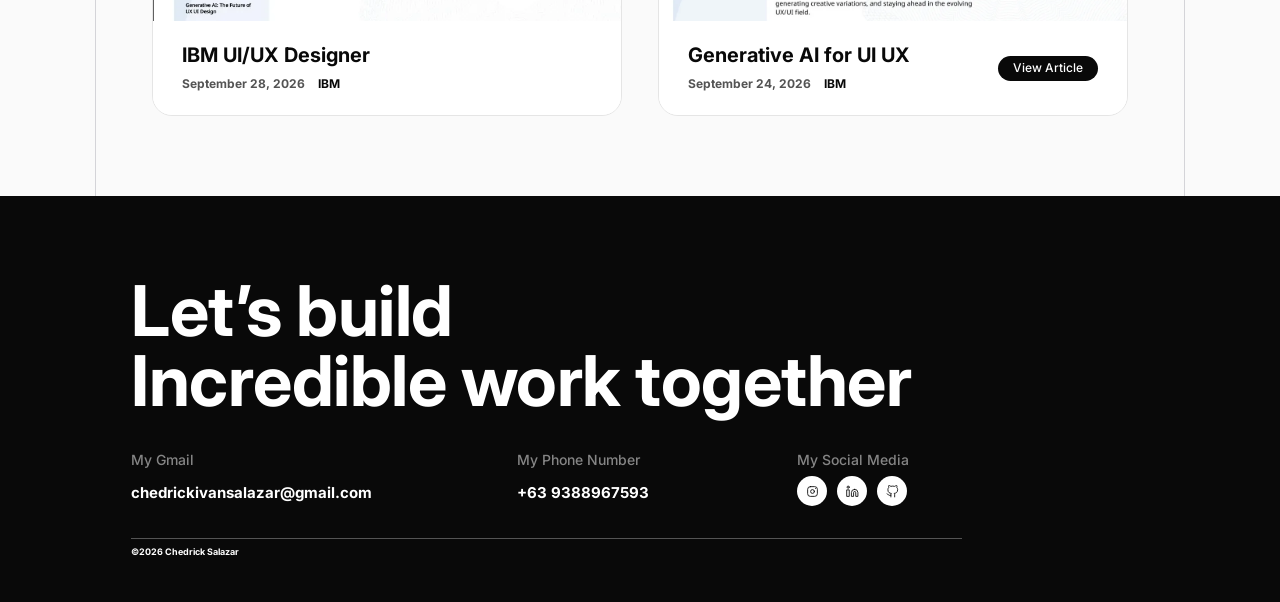
==== commit 127a824c: "revamp portfolio" ====
--- a/index.html
+++ b/index.html
@@ -9,209 +9,246 @@
   /* Apply the saved theme before first paint so the page never flashes the wrong theme. */
   try { var t = localStorage.getItem("portfolio-theme"); if (t === "dark" || t === "light") document.documentElement.setAttribute("data-theme", t); } catch (e) {}
 </script>
+<link rel="preconnect" href="https://api.fontshare.com" crossorigin>
 <link rel="preconnect" href="https://fonts.googleapis.com">
 <link rel="preconnect" href="https://fonts.gstatic.com" crossorigin>
-<link rel="stylesheet" href="https://fonts.googleapis.com/css2?family=Geist:wght@500;700&family=Inter:wght@400;500;600;700&display=swap">
+<link rel="stylesheet" href="https://api.fontshare.com/v2/css?f[]=satoshi@500,700,900&display=swap">
+<link rel="stylesheet" href="https://fonts.googleapis.com/css2?family=Inter:wght@600&display=swap">
 <link rel="stylesheet" href="styles.css">
 </head>
 <body>
 <nav class="nav" id="nav" aria-label="Main">
-  <a class="home" href="#home" aria-label="Home"><svg viewBox="0 0 24 24" fill="none" stroke-width="2" stroke-linecap="round" stroke-linejoin="round" aria-hidden="true"><path d="M3 11l9-8 9 8"/><path d="M5 10v10h14V10"/></svg></a>
+  <button class="theme-btn" id="theme-toggle" type="button" aria-label="Switch theme" aria-pressed="false">
+    <svg class="ic-sun" viewBox="0 0 24 24" aria-hidden="true"><circle cx="12" cy="12" r="4"/><path d="M12 2v2M12 20v2M4.9 4.9l1.4 1.4M17.7 17.7l1.4 1.4M2 12h2M20 12h2M4.9 19.1l1.4-1.4M17.7 6.3l1.4-1.4"/></svg>
+    <svg class="ic-moon" viewBox="0 0 24 24" aria-hidden="true"><path d="M21 12.8A9 9 0 1 1 11.2 3a7 7 0 0 0 9.8 9.8z"/></svg>
+  </button>
   <div class="nav-links" id="nav-links">
-    <a class="link" href="#home">Home</a>
-    <a class="link" href="#expertise">Expertise</a>
-    <a class="link" href="#impact">Impact</a>
-    <a class="link" href="#projects">Projects</a>
-    <a class="link" href="#certificates">Certificates</a>
-  </div>
-  <a class="pill-sm" href="#contact">Let’s Talk</a>
-  <button class="theme-btn" id="theme-toggle" type="button" aria-label="Switch theme" aria-pressed="false">
-    <svg class="ic-moon" viewBox="0 0 24 24" aria-hidden="true"><path d="M21 12.8A9 9 0 1 1 11.2 3a7 7 0 0 0 9.8 9.8z"/></svg>
-    <svg class="ic-sun" viewBox="0 0 24 24" aria-hidden="true"><circle cx="12" cy="12" r="4"/><path d="M12 2v2M12 20v2M4.9 4.9l1.4 1.4M17.7 17.7l1.4 1.4M2 12h2M20 12h2M4.9 19.1l1.4-1.4M17.7 6.3l1.4-1.4"/></svg>
-  </button>
+    <a href="#home" data-scroll-ms="300">Home</a>
+    <a href="#expertise" data-scroll-ms="200">Expertise</a>
+    <a href="#impact" data-scroll-ms="300">Impact</a>
+    <a href="projects.html">Project</a>
+    <a href="certificates.html">Certificate</a>
+  </div>
+  <button class="talk-btn" type="button" data-open-connect>Let’s Talk</button>
   <button class="menu-btn" id="menu-toggle" type="button" aria-label="Open menu" aria-expanded="false" aria-controls="nav-links">
     <svg viewBox="0 0 24 24" aria-hidden="true"><path class="l1" d="M4 7h16"/><path class="l2" d="M4 17h16"/></svg>
   </button>
 </nav>
 
-<main>
-<section id="home" class="hero wrap">
+<main class="guides">
+<section id="home" class="section hero">
   <div class="inner hero-grid">
     <div>
       <div class="live"><i></i>Open to work</div>
-      <h1><span class="dim">I turn complex problems into simple</span> digital experiences.</h1>
-      <p class="lede"><b>UI/UX Designer</b> balancing user needs, business goals, and thoughtful visual design.</p>
+      <h1><span class="dim">I turn complex problems into</span> simple digital experiences.</h1>
+      <p class="lede"><b>UI/UX Designer</b> creating intuitive digital experiences that balance user needs, business goals, and thoughtful visual design.</p>
       <a class="btn-mail" href="mailto:chedrickivansalazar@gmail.com">
-        <svg viewBox="0 0 24 24" fill="none" stroke-width="2" stroke-linecap="round" stroke-linejoin="round" aria-hidden="true"><rect x="2" y="4" width="20" height="16" rx="2"/><path d="M2 7l10 7 10-7"/></svg>
+        <svg viewBox="0 0 12 11" aria-hidden="true"><path d="M1.2 0h9.5A1.2 1.2 0 0 1 11.9 1.2v7.9a1.2 1.2 0 0 1-1.2 1.2H1.2A1.2 1.2 0 0 1 0 9.1V1.2A1.2 1.2 0 0 1 1.2 0zm.3 1.6v.5L5.9 5a.1.1 0 0 0 .1 0l4.4-2.9v-.5L6 4.4z"/></svg>
         <span>chedrickivansalazar@gmail.com</span>
       </a>
     </div>
     <div class="hero-photo">
       <picture>
-        <source srcset="img/portrait.webp" type="image/webp">
-        <img src="img/portrait.jpg" alt="Portrait of Chedrick Ivan Salazar" width="270" height="357" fetchpriority="high">
+        <source srcset="img/hero-portrait.webp" type="image/webp">
+        <img src="img/hero-portrait.jpg" alt="Portrait of Chedrick Ivan Salazar" width="280" height="328" fetchpriority="high">
       </picture>
-    </div>
-  </div>
-</section>
-
-<section id="expertise" class="block wrap pt-0">
-  <div class="inner intro-grid">
+      <!-- TODO: replace each href with your real profile URL (also in the footer) -->
+      <div class="photo-social" aria-label="Social profiles">
+        <a href="https://www.instagram.com/YOUR-HANDLE" target="_blank" rel="noopener" aria-label="Instagram"><svg viewBox="0 0 24 24" aria-hidden="true"><rect x="3" y="3" width="18" height="18" rx="5"/><path d="M15.5 11.5a3.5 3.5 0 1 1-3-3 3.5 3.5 0 0 1 3 3z"/><path d="M17.5 6.5h.01"/></svg></a>
+        <a href="https://www.linkedin.com/in/YOUR-HANDLE" target="_blank" rel="noopener" aria-label="LinkedIn"><svg viewBox="0 0 24 24" aria-hidden="true"><path d="M16 8a6 6 0 0 1 6 6v7h-4v-7a2 2 0 0 0-4 0v7h-4v-7a6 6 0 0 1 6-6z"/><rect x="2" y="9" width="4" height="12"/><circle cx="4" cy="4" r="2"/></svg></a>
+        <a href="https://github.com/YOUR-HANDLE" target="_blank" rel="noopener" aria-label="GitHub"><svg viewBox="0 0 24 24" aria-hidden="true"><path d="M9 19c-5 1.5-5-2.5-7-3m14 6v-3.9a3.4 3.4 0 0 0-.9-2.6c3.1-.3 6.4-1.5 6.4-7A5.4 5.4 0 0 0 20 4.8 5.1 5.1 0 0 0 19.9 1S18.7.7 16 2.5a13.4 13.4 0 0 0-7 0C6.3.7 5.1 1 5.1 1A5.1 5.1 0 0 0 5 4.8a5.4 5.4 0 0 0-1.5 3.8c0 5.4 3.3 6.6 6.4 7A3.4 3.4 0 0 0 9 18.1V22"/></svg></a>
+      </div>
+    </div>
+  </div>
+</section>
+
+<section id="expertise" class="section expertise">
+  <div class="inner exp-grid">
     <div>
-      <h2 class="display"><span class="dim">Turning ideas into</span> seamless interfaces.</h2>
+      <h2 class="display"><span class="dim">Turning ideas into</span> seamless digital experiences.</h2>
       <p class="stack-title">My tech stack</p>
       <ul class="tiles" aria-label="Tools">
-        <li class="tile" title="Figma"><img class="mask" src="img/figma.svg" alt="Figma" width="24" height="24"></li>
-        <li class="tile" title="Lucidchart"><img class="mask" src="img/lucid.svg" alt="Lucidchart" width="24" height="24"></li>
-        <li class="tile" title="Visual Studio Code"><span class="mono" role="img" aria-label="Visual Studio Code">VS</span></li>
-        <li class="tile" title="Visily"><span class="mono" role="img" aria-label="Visily">Vi</span></li>
-        <li class="tile" title="Canva"><img src="img/canva.png" alt="Canva" width="26" height="26"></li>
-        <li class="tile" title="WordPress"><img class="mask" src="img/wordpress.svg" alt="WordPress" width="24" height="24"></li>
+        <li class="tile" title="Figma"><img class="inv" src="img/tool-figma.png" alt="Figma" width="25" height="25"></li>
+        <li class="tile" title="Lucidchart"><img class="inv" src="img/tool-lucidchart.png" alt="Lucidchart" width="25" height="25"></li>
+        <li class="tile" title="Visual Studio Code"><img class="inv" src="img/tool-vscode.png" alt="Visual Studio Code" width="25" height="25"></li>
+        <li class="tile" title="Visily"><img class="inv" src="img/tool-visily.png" alt="Visily" width="25" height="25"></li>
+        <li class="tile" title="Canva"><img class="inv" src="img/tool-canva.png" alt="Canva" width="25" height="25"></li>
+        <li class="tile" title="WordPress"><img class="inv" src="img/tool-wordpress.png" alt="WordPress" width="25" height="25"></li>
       </ul>
     </div>
     <ul class="services">
-      <li><span class="ico-circle"><img src="img/pen.png" alt="" width="20" height="20"></span>UI/UX Design &amp; Design System</li>
-      <li><span class="ico-circle"><img src="img/target.png" alt="" width="20" height="20"></span>User Experience Strategy</li>
-      <li><span class="ico-circle"><img src="img/laptop.png" alt="" width="20" height="20"></span>Web Interface Design</li>
-      <li><span class="ico-circle"><img src="img/browser.png" alt="" width="20" height="20"></span>Wireframing and Prototyping</li>
-      <li><span class="ico-circle"><img src="img/globe.png" alt="" width="20" height="20"></span>User Research &amp; Usability Testing</li>
+      <li><span class="svc-ico"><img src="img/svc-design.png" alt="" width="22" height="22"></span>UI/UX Design &amp; Design System</li>
+      <li><span class="svc-ico"><img src="img/svc-strategy.png" alt="" width="22" height="22"></span>User Experience Strategy</li>
+      <li><span class="svc-ico"><img src="img/svc-web.png" alt="" width="22" height="22"></span>Web Interface Design</li>
+      <li><span class="svc-ico"><img src="img/svc-wireframe.png" alt="" width="22" height="22"></span>Wireframing and Prototyping</li>
+      <li><span class="svc-ico"><img src="img/svc-research.png" alt="" width="22" height="22"></span>User Research &amp; Usability Testing</li>
     </ul>
   </div>
-
-  <div class="inner sub-block">
-    <h2 class="display"><span class="dim">Design that connects users</span> with their goals.</h2>
+</section>
+
+<section id="about" class="section about">
+  <div class="inner">
+    <h2 class="display"><span class="dim">Creating intuitive digital experiences that</span> connect users with their goals.</h2>
     <div class="about-grid">
       <div>
-        <picture>
-          <source srcset="img/portrait.webp" type="image/webp">
-          <img class="about-photo" src="img/portrait.jpg" alt="Chedrick Ivan Salazar" width="305" height="376" loading="lazy">
-        </picture>
-        <p class="name">Chedrick Ivan Salazar</p>
-        <p class="role">UI/UX Designer</p>
-        <div class="facts facts-gap">
-          <div>
-            <h3>Education</h3>
-            <div class="exp-card"><b>BS Information Systems</b>University of Batangas</div>
-          </div>
-        </div>
-      </div>
-      <div>
+        <h3 class="col-title">My Experience</h3>
+        <ul class="xp-list collapsed" id="xp-list">
+          <li class="xp"><b>Freelance - Project Based</b><span>UI/UX Designer - Remote</span><span>March 2023 - September 2024 (1 year and 7 months)</span></li>
+          <li class="xp"><b>Internship - Marvil Web Development</b><span>UI/UX Designer - On-Site</span><span>January 2026 - April 2026 (3 months)</span></li>
+          <li class="xp"><b>Catalysta IT</b><span>UI/UX Designer - On-Site</span><span>July 2024 - Present</span></li>
+          <!-- Add older roles here as more <li class="xp">; anything past the third is hidden until "Show All" is pressed. -->
+        </ul>
+        <button class="show-all" id="show-all" type="button" aria-expanded="false" aria-controls="xp-list">Show All <i aria-hidden="true"></i></button>
+      </div>
+      <div class="bio-col">
         <div class="bio">
-          <p>I bridge the gap between user needs and thoughtful UI/UX design. As a Bachelor of Science in Information Systems graduate from the University of Batangas, my background combines technology, problem-solving, and design thinking, which gives me a practical perspective on building products people actually use.</p>
-          <p>I focus on transforming ideas and user requirements into clear, engaging, and meaningful experiences. Through user research, user flows, wireframing, prototyping, and visual interface design, I turn complex requirements into simple, intuitive solutions that put the user at the center.</p>
-          <p>I believe great design starts with understanding the people who use it. I value empathy, attention to detail, continuous learning, teamwork, and effective communication throughout the design process, and I’m always eager to take on design challenges that make products useful, accessible, and enjoyable.</p>
-        </div>
-        <!-- TODO: replace each href with your real profile URL -->
-        <div class="social" aria-label="Social profiles">
-          <a class="soc" href="https://www.instagram.com/YOUR-HANDLE" target="_blank" rel="noopener" aria-label="Instagram"><svg viewBox="0 0 24 24" aria-hidden="true"><rect x="2" y="2" width="20" height="20" rx="5"/><path d="M16 11.4A4 4 0 1 1 12.6 8 4 4 0 0 1 16 11.4z"/><path d="M17.5 6.5h.01"/></svg></a>
-          <a class="soc" href="https://www.linkedin.com/in/YOUR-HANDLE" target="_blank" rel="noopener" aria-label="LinkedIn"><svg viewBox="0 0 24 24" aria-hidden="true"><path d="M16 8a6 6 0 0 1 6 6v7h-4v-7a2 2 0 0 0-4 0v7h-4v-7a6 6 0 0 1 6-6z"/><rect x="2" y="9" width="4" height="12"/><circle cx="4" cy="4" r="2"/></svg></a>
-          <a class="soc" href="https://github.com/YOUR-HANDLE" target="_blank" rel="noopener" aria-label="GitHub"><svg viewBox="0 0 24 24" aria-hidden="true"><path d="M9 19c-5 1.5-5-2.5-7-3m14 6v-3.9a3.4 3.4 0 0 0-.9-2.6c3.1-.3 6.4-1.5 6.4-7A5.4 5.4 0 0 0 20 4.8 5.1 5.1 0 0 0 19.9 1S18.7.7 16 2.5a13.4 13.4 0 0 0-7 0C6.3.7 5.1 1 5.1 1A5.1 5.1 0 0 0 5 4.8a5.4 5.4 0 0 0-1.5 3.8c0 5.4 3.3 6.6 6.4 7A3.4 3.4 0 0 0 9 18.1V22"/></svg></a>
-        </div>
-        <div class="facts">
-          <div>
-            <h3>Core Expertise</h3>
-            <p>User Interface Design, User Experience Design, Design Systems, Wireframing &amp; Prototyping, User Flow Design, Usability Testing</p>
-          </div>
-        </div>
-      </div>
-    </div>
-  </div>
-
-  <div class="inner sub-block">
-    <h2 class="display"><span class="dim">Core skills, technical stack,</span> and tools.</h2>
+          <p><span class="lead">I bridge the gap between user needs and thoughtful UI/UX design.</span> As a Bachelor of Science in Information Systems graduate from the University of Batangas, my background combines technology, problem-solving, and design thinking, giving me a practical perspective on creating intuitive digital experiences.</p>
+          <p>I focus on transforming ideas and user requirements into clear, engaging, and meaningful experiences. Through user research, user flows, wireframing, prototyping, and visual interface design, I turn complex requirements into simple and intuitive solutions that put the user at the center of the experience.</p>
+          <p>I believe great design starts with understanding the people who use it. I value empathy, attention to detail, continuous learning, teamwork, and effective communication throughout the design process. I’m always eager to solve meaningful design challenges and create digital experiences that are useful, accessible, and enjoyable to use.</p>
+        </div>
+        <div class="core">
+          <h3>Core Expertise</h3>
+          <p>User Interface Design, User Experience Design, Design Systems, Wireframing &amp; Prototyping, User Flow Design, Usability Testing</p>
+        </div>
+      </div>
+    </div>
+  </div>
+</section>
+
+<section id="skills" class="section skills-sec">
+  <div class="inner">
+    <h2 class="display"><span class="dim">Core skills, Technical stacks,</span> and tools.</h2>
+    <!-- Star ratings: set data-rating="1".."5" on each .stars; script.js draws the stars. -->
     <div class="skills">
       <article class="skill">
-        <img class="quote" src="img/quote.png" alt="" width="26" height="26">
+        <img class="quote inv" src="img/quote.png" alt="" width="26" height="26">
         <p>End-to-End User Experience Design, Intuitive User Flows &amp; Interface Design, Wireframing &amp; Prototyping, Usability Testing</p>
-        <div class="tool"><img class="mask" src="img/figma.svg" alt="" width="22" height="22"><span class="tn">Figma</span></div>
-      </article>
-      <article class="skill">
-        <img class="quote" src="img/quote.png" alt="" width="26" height="26">
+        <div class="tool"><img class="inv" src="img/tool-figma.png" alt="" width="28" height="28"><div><b>Figma</b><span class="stars" data-rating="5"></span></div></div>
+      </article>
+      <article class="skill">
+        <img class="quote inv" src="img/quote.png" alt="" width="26" height="26">
         <p>User Flow Mapping, Information Architecture, Process Mapping, System Diagrams &amp; User Journey Visualization</p>
-        <div class="tool"><img class="mask" src="img/lucid.svg" alt="" width="22" height="22"><span class="tn">Lucidchart</span></div>
-      </article>
-      <article class="skill">
-        <img class="quote" src="img/quote.png" alt="" width="26" height="26">
+        <div class="tool"><img class="inv" src="img/tool-lucidchart.png" alt="" width="28" height="28"><div><b>LucidChart</b><span class="stars" data-rating="4"></span></div></div>
+      </article>
+      <article class="skill">
+        <img class="quote inv" src="img/quote.png" alt="" width="26" height="26">
         <p>Basic Web Structure, Semantic HTML, CSS Styling, Layout Design &amp; Visual Interface Implementation</p>
-        <div class="tool"><span class="mono">VS</span><span class="tn">Visual Studio Code</span></div>
-      </article>
-      <article class="skill">
-        <img class="quote" src="img/quote.png" alt="" width="26" height="26">
+        <div class="tool"><img class="inv" src="img/tool-vscode.png" alt="" width="28" height="28"><div><b>Visual Studio</b><span class="stars" data-rating="4"></span></div></div>
+      </article>
+      <article class="skill">
+        <img class="quote inv" src="img/quote.png" alt="" width="26" height="26">
         <p>Website Design, Page Layout Creation, Content Management, Theme Customization &amp; User-Friendly Web Experiences</p>
-        <div class="tool"><img class="mask" src="img/wordpress.svg" alt="" width="22" height="22"><span class="tn">WordPress</span></div>
-      </article>
-      <article class="skill">
-        <img class="quote" src="img/quote.png" alt="" width="26" height="26">
+        <div class="tool"><img class="inv" src="img/tool-wordpress.png" alt="" width="28" height="28"><div><b>Wordpress</b><span class="stars" data-rating="3"></span></div></div>
+      </article>
+      <article class="skill">
+        <img class="quote inv" src="img/quote.png" alt="" width="26" height="26">
         <p>AI-Assisted UI Design, Wireframing, Rapid Prototyping, Screen Generation &amp; User Flow Visualization</p>
-        <div class="tool"><span class="mono">Vi</span><span class="tn">Visily</span></div>
-      </article>
-      <article class="skill">
-        <img class="quote" src="img/quote.png" alt="" width="26" height="26">
+        <div class="tool"><img class="inv" src="img/tool-visily.png" alt="" width="28" height="28"><div><b>Visily</b><span class="stars" data-rating="5"></span></div></div>
+      </article>
+      <article class="skill">
+        <img class="quote inv" src="img/quote.png" alt="" width="26" height="26">
         <p>Visual Design, Social Media Graphics, Presentation Design, Marketing Materials &amp; Creative Content</p>
-        <div class="tool"><img src="img/canva.png" alt="" width="24" height="24"><span class="tn">Canva</span></div>
-      </article>
-    </div>
-  </div>
-</section>
-
-<section id="impact" class="block wrap pt-0">
+        <div class="tool"><img class="inv" src="img/tool-canva.png" alt="" width="28" height="28"><div><b>Canva</b><span class="stars" data-rating="5"></span></div></div>
+      </article>
+    </div>
+  </div>
+</section>
+
+<section id="impact" class="section impact">
   <div class="inner">
     <div class="impact-head">
       <h2 class="display"><span class="dim">User-centered design.</span><br>Meaningful experiences.</h2>
-      <p><b>I design around user needs,</b> clear interactions, and purposeful visual design. The result: interfaces that are easy to understand, engaging to use, and consistent from screen to screen.</p>
+      <p><b>I craft intuitive digital experiences</b> focused on user needs, clear interactions, and purposeful visual design. The result: interfaces that are easy to understand, engaging to use, and consistent across the experience.</p>
     </div>
     <div class="pillars">
       <div class="pillar">
-        <h3><svg viewBox="0 0 24 24" aria-hidden="true"><path d="M12 19l7-7 3 3-7 7-3-3z"/><path d="M18 13l-1.5-7.5L2 2l3.5 14.5L13 18l5-5z"/><path d="M2 2l7.6 7.6"/><circle cx="11" cy="11" r="2"/></svg>User-Centered Design</h3>
+        <h3><img class="inv" src="img/pillar-design.svg" alt="" width="20" height="20">User-Centered Design</h3>
         <p>Research-driven interfaces designed around real user needs and behaviors.</p>
       </div>
       <div class="pillar">
-        <h3><svg viewBox="0 0 24 24" aria-hidden="true"><circle cx="12" cy="12" r="10"/><path d="M16.2 7.8l-2.1 6.3-6.3 2.1 2.1-6.3z"/></svg>Clear Interaction</h3>
-        <p>Navigation and interactions that make complex flows easier to understand.</p>
+        <h3><img class="inv" src="img/pillar-interaction.svg" alt="" width="20" height="20">Clear Interaction</h3>
+        <p>Clear navigation and interactions that make complex experiences easier to understand.</p>
       </div>
       <div class="pillar">
-        <h3><svg viewBox="0 0 24 24" aria-hidden="true"><rect x="2" y="3" width="20" height="14" rx="2"/><path d="M8 21h8M12 17v4"/></svg>High-Fidelity Prototypes</h3>
-        <p>Polished interfaces and interactive prototypes that clearly communicate the intended experience.</p>
-      </div>
-    </div>
-  </div>
-</section>
-
-<section id="projects" class="block wrap pt-0">
-  <div class="inner">
-    <p class="eyebrow">Selected works</p>
-    <h2 class="display mt-sm">What I’ve Designed</h2>
-    <!-- To turn a card into a case study: copy case-study.html, fill it in, wrap the card contents in <a class="proj-link" href="your-page.html">, and swap the thumb icon for a screenshot. -->
-    <div class="projects">
-      <article class="proj"><div class="thumb"><img src="img/browser.png" alt="" width="44" height="44"></div><div class="meta"><span class="tag">Website</span><h3>Maris Coral Garden</h3></div></article>
-      <article class="proj"><div class="thumb"><img src="img/browser.png" alt="" width="44" height="44"></div><div class="meta"><span class="tag">Management System</span><h3>University-Based Event Automation and Management System</h3></div></article>
-      <article class="proj"><div class="thumb"><img src="img/browser.png" alt="" width="44" height="44"></div><div class="meta"><span class="tag">Website</span><h3>FAST FRAME</h3></div></article>
-      <article class="proj"><div class="thumb"><img src="img/browser.png" alt="" width="44" height="44"></div><div class="meta"><span class="tag">Distribution System</span><h3>CATALYSTA</h3></div></article>
-    </div>
-  </div>
-</section>
-
-<section id="certificates" class="block wrap pt-0">
+        <h3><img class="inv" src="img/pillar-prototype.svg" alt="" width="20" height="20">High-Fidelity Prototypes</h3>
+        <p>High-fidelity interfaces and interactive prototypes that clearly communicate the intended experience.</p>
+      </div>
+    </div>
+  </div>
+</section>
+
+<section id="faq" class="section faq-sec">
+  <div class="inner">
+    <div class="faq-card">
+      <!-- TODO: the Figma has the questions only; these answers are drafts, edit them in your own words. -->
+      <div class="faq">
+        <details>
+          <summary><span>01</span><span>How do you usually start a design project?</span><span class="plus" aria-hidden="true"></span></summary>
+          <p class="ans">I start by understanding the people and the problem: who the users are, what they need, and what the business wants to achieve. From there I map user flows and sketch wireframes before moving into high-fidelity design.</p>
+        </details>
+        <details>
+          <summary><span>02</span><span>How do you balance appearance and usability?</span><span class="plus" aria-hidden="true"></span></summary>
+          <p class="ans">Usability comes first. A layout has to be clear and easy to use, then visual design reinforces it with hierarchy, consistency, and a polished look that supports the content instead of competing with it.</p>
+        </details>
+        <details>
+          <summary><span>03</span><span>Are you open to working on new projects?</span><span class="plus" aria-hidden="true"></span></summary>
+          <p class="ans">Yes. I’m open to full-time roles as well as freelance and project-based work. Send me an email with a short overview and I’ll get back to you.</p>
+        </details>
+        <details>
+          <summary><span>04</span><span>What kind of projects do you enjoy working on?</span><span class="plus" aria-hidden="true"></span></summary>
+          <p class="ans">Websites, web apps, and management systems where I can turn complex requirements into simple, intuitive flows, from early research and wireframes through to interactive prototypes.</p>
+        </details>
+      </div>
+      <div class="ask">
+        <h2><span class="dim">Still have questions?</span><br>Let’s talk directly.</h2>
+        <p>Interested in bringing me onto your team or discussing an open position? Let’s connect directly via Email to discuss how I can add value to your company.</p>
+        <a class="btn-mail" href="mailto:chedrickivansalazar@gmail.com">
+          <svg viewBox="0 0 12 11" aria-hidden="true"><path d="M1.2 0h9.5A1.2 1.2 0 0 1 11.9 1.2v7.9a1.2 1.2 0 0 1-1.2 1.2H1.2A1.2 1.2 0 0 1 0 9.1V1.2A1.2 1.2 0 0 1 1.2 0zm.3 1.6v.5L5.9 5a.1.1 0 0 0 .1 0l4.4-2.9v-.5L6 4.4z"/></svg>
+          <span>chedrickivansalazar@gmail.com</span>
+        </a>
+      </div>
+    </div>
+  </div>
+</section>
+
+<section id="certificates" class="section certs-sec">
   <div class="inner">
     <div class="cert-head">
-      <h2 class="display"><span class="dim">Certifications &amp;</span> Professional Credentials</h2>
-      <a class="view-all" href="https://coursera.org/verify/professional-cert/ZYHSICMYV543" target="_blank" rel="noopener">View All <svg viewBox="0 0 24 24" aria-hidden="true"><path d="M7 17L17 7M8 7h9v9"/></svg></a>
+      <h2 class="display"><span class="dim">Certifications &amp;</span><br>Professional Credentials</h2>
+      <a class="view-all" href="certificates.html">View All <svg viewBox="0 0 24 24" aria-hidden="true"><path d="M7 17L17 7M8 7h9v9"/></svg></a>
     </div>
 
     <article class="cert-feature">
-      <picture>
-        <source srcset="img/cert-google.webp" type="image/webp">
-        <img src="img/cert-google.jpg" alt="Google UX Design Professional Certificate awarded to Chedrick Ivan Salazar" width="1650" height="1275" loading="lazy">
-      </picture>
+      <div class="pic">
+        <picture>
+          <source srcset="img/cert-google.webp" type="image/webp">
+          <img src="img/cert-google.jpg" alt="Google UX Design Professional Certificate awarded to Chedrick Ivan Salazar" width="1650" height="1275" loading="lazy">
+        </picture>
+      </div>
       <div class="txt">
         <h3>Google UX Design</h3>
         <div class="cmeta"><span>September 26, 2026</span><span>Google</span></div>
-        <p>Earned the Google UX Design Professional Certificate (8 courses) from Google on Coursera, covering the end-to-end UX design process: user research, wireframing, high-fidelity prototyping in Figma, and usability testing.</p>
-        <a class="btn-sm" href="https://coursera.org/verify/professional-cert/ZYHSICMYV543" target="_blank" rel="noopener">View Certificate</a>
+        <div class="desc">
+          <p>Earned the Google UX Design Professional Certificate (comprising 8 courses) from Google on Coursera.</p>
+          <p>Covered the end-to-end UX design process: user research, wireframing, high-fidelity prototyping in Figma, and usability testing.</p>
+        </div>
+        <a class="btn-pill" href="https://coursera.org/verify/professional-cert/ZYHSICMYV543" target="_blank" rel="noopener">View Article</a>
       </div>
     </article>
 
     <div class="cert-row">
+      <article class="cert-card">
+        <div class="pic offset">
+          <picture>
+            <source srcset="img/cert-ibm.webp" type="image/webp">
+            <img src="img/cert-ibm.jpg" alt="IBM UI/UX Designer Professional Certificate" width="870" height="652" loading="lazy">
+          </picture>
+        </div>
+        <div class="foot">
+          <div><h3>IBM UI/UX Designer</h3><div class="cmeta"><span>September 28, 2026</span><span>IBM</span></div></div>
+          <!-- TODO: add <a class="btn-pill" href="COURSERA-VERIFY-URL" target="_blank" rel="noopener">View Article</a> once you have the link -->
+        </div>
+      </article>
       <article class="cert-card">
         <div class="pic">
           <picture>
@@ -220,15 +257,8 @@
           </picture>
         </div>
         <div class="foot">
-          <div><h3>Generative AI for UI UX Design</h3><p class="date">September 24, 2026</p></div>
-          <a class="btn-sm" href="https://coursera.org/verify/specialization/KNT0CP72PAKU" target="_blank" rel="noopener">View Certificate</a>
-        </div>
-      </article>
-      <article class="cert-card">
-        <div class="pic type">IBM</div>
-        <div class="foot">
-          <div><h3>IBM UI/UX Designer</h3><p class="date">IBM &amp; SkillUp on Coursera · 7 courses</p></div>
-          <!-- TODO: add <a class="btn-sm" href="COURSERA-VERIFY-URL" target="_blank" rel="noopener">View Certificate</a> once you have the link -->
+          <div><h3>Generative AI for UI UX</h3><div class="cmeta"><span>September 24, 2026</span><span>IBM</span></div></div>
+          <a class="btn-pill" href="https://coursera.org/verify/specialization/KNT0CP72PAKU" target="_blank" rel="noopener">View Article</a>
         </div>
       </article>
     </div>
@@ -237,24 +267,21 @@
 </main>
 
 <footer id="contact" class="contact">
-  <div class="wrap">
-    <div class="inner">
-      <h2>Let’s build<br>Incredible work together</h2>
-      <div class="crow">
-        <div><div class="k">My Gmail</div><a class="v" href="mailto:chedrickivansalazar@gmail.com">chedrickivansalazar@gmail.com</a></div>
-        <div><div class="k">My Phone Number</div><a class="v" href="tel:+639388967593">+63 938 896 7593</a></div>
-        <div>
-          <div class="k">My Social Media</div>
-          <!-- TODO: same profile URLs as above -->
-          <div class="soc-row">
-            <a class="soc sm" href="https://www.instagram.com/YOUR-HANDLE" target="_blank" rel="noopener" aria-label="Instagram"><svg viewBox="0 0 24 24" aria-hidden="true"><rect x="2" y="2" width="20" height="20" rx="5"/><path d="M16 11.4A4 4 0 1 1 12.6 8 4 4 0 0 1 16 11.4z"/><path d="M17.5 6.5h.01"/></svg></a>
-            <a class="soc sm" href="https://www.linkedin.com/in/YOUR-HANDLE" target="_blank" rel="noopener" aria-label="LinkedIn"><svg viewBox="0 0 24 24" aria-hidden="true"><path d="M16 8a6 6 0 0 1 6 6v7h-4v-7a2 2 0 0 0-4 0v7h-4v-7a6 6 0 0 1 6-6z"/><rect x="2" y="9" width="4" height="12"/><circle cx="4" cy="4" r="2"/></svg></a>
-            <a class="soc sm" href="https://github.com/YOUR-HANDLE" target="_blank" rel="noopener" aria-label="GitHub"><svg viewBox="0 0 24 24" aria-hidden="true"><path d="M9 19c-5 1.5-5-2.5-7-3m14 6v-3.9a3.4 3.4 0 0 0-.9-2.6c3.1-.3 6.4-1.5 6.4-7A5.4 5.4 0 0 0 20 4.8 5.1 5.1 0 0 0 19.9 1S18.7.7 16 2.5a13.4 13.4 0 0 0-7 0C6.3.7 5.1 1 5.1 1A5.1 5.1 0 0 0 5 4.8a5.4 5.4 0 0 0-1.5 3.8c0 5.4 3.3 6.6 6.4 7A3.4 3.4 0 0 0 9 18.1V22"/></svg></a>
-          </div>
-        </div>
-      </div>
-      <div class="legal"><p>©2026 Chedrick Salazar</p></div>
-    </div>
+  <div class="inner">
+    <h2>Let’s build<br>Incredible work together</h2>
+    <div class="crow">
+      <div><div class="k">My Gmail</div><a class="v" href="mailto:chedrickivansalazar@gmail.com">chedrickivansalazar@gmail.com</a></div>
+      <div><div class="k">My Phone Number</div><a class="v" href="tel:+639388967593">+63 9388967593</a></div>
+      <div>
+        <div class="k">My Social Media</div>
+        <div class="foot-social">
+          <a href="https://www.instagram.com/YOUR-HANDLE" target="_blank" rel="noopener" aria-label="Instagram"><svg viewBox="0 0 24 24" aria-hidden="true"><rect x="3" y="3" width="18" height="18" rx="5"/><path d="M15.5 11.5a3.5 3.5 0 1 1-3-3 3.5 3.5 0 0 1 3 3z"/><path d="M17.5 6.5h.01"/></svg></a>
+          <a href="https://www.linkedin.com/in/YOUR-HANDLE" target="_blank" rel="noopener" aria-label="LinkedIn"><svg viewBox="0 0 24 24" aria-hidden="true"><path d="M16 8a6 6 0 0 1 6 6v7h-4v-7a2 2 0 0 0-4 0v7h-4v-7a6 6 0 0 1 6-6z"/><rect x="2" y="9" width="4" height="12"/><circle cx="4" cy="4" r="2"/></svg></a>
+          <a href="https://github.com/YOUR-HANDLE" target="_blank" rel="noopener" aria-label="GitHub"><svg viewBox="0 0 24 24" aria-hidden="true"><path d="M9 19c-5 1.5-5-2.5-7-3m14 6v-3.9a3.4 3.4 0 0 0-.9-2.6c3.1-.3 6.4-1.5 6.4-7A5.4 5.4 0 0 0 20 4.8 5.1 5.1 0 0 0 19.9 1S18.7.7 16 2.5a13.4 13.4 0 0 0-7 0C6.3.7 5.1 1 5.1 1A5.1 5.1 0 0 0 5 4.8a5.4 5.4 0 0 0-1.5 3.8c0 5.4 3.3 6.6 6.4 7A3.4 3.4 0 0 0 9 18.1V22"/></svg></a>
+        </div>
+      </div>
+    </div>
+    <p class="legal">©2026 Chedrick Salazar</p>
   </div>
 </footer>
 
--- a/styles.css
+++ b/styles.css
@@ -1,292 +1,478 @@
-:root{color-scheme:light}
-body{margin:0}
-[hidden]{display:none!important}
+/* Chedrick Salazar portfolio — built from the "REVAMP E-PORTFOLIO" Figma (Frame 17, Projects, Certificates, Let's Connect).
+   Colors, fonts and shadows are tokens below; light and dark themes. */
 
 :root {
+  color-scheme: light;
   --bg: #fafafa;
   --surface: #ffffff;
-  --ink: #090909;
-  --body: #545454;
-  --mute: #828282;
-  --line: #ebebeb;
-  --chip: #f0f0f0;
-  --accent: #4f83f0;
-  --live: #1fa855;
+  --ink: #090909;          /* headings, primary text */
+  --ink-2: #1c1c1c;
+  --text-2: #2c2c2c;       /* lede text */
+  --body: #545454;         /* secondary text */
+  --mute: #828282;         /* dimmed heading words */
+  --line: #ebebeb;         /* light card borders */
+  --line-2: #d9d9d9;       /* input / experience card borders */
+  --guide: #d4d4d8;        /* page guide lines */
+  --star-off: #d4d4d4;
+  --live: #18b957;
   --btn-bg: #090909;
   --btn-fg: #ffffff;
+  --chip-bg: #545454;      /* social circles on the hero photo */
+  --proj-bg: #090909;
   --foot-bg: #090909;
   --foot-fg: #ffffff;
   --foot-mute: #858585;
-  --shadow: 0 4px 12px rgba(0,0,0,.12);
-  --shadow-pop: 0 4px 10px rgba(0,0,0,.18);
-  --font-body: "Inter", system-ui, -apple-system, "Segoe UI", Roboto, sans-serif;
-  --font-label: "Geist", "Inter", system-ui, sans-serif;
+  --foot-line: #545454;
+  --shadow-card: 0 4px 12px rgba(0,0,0,.25);
+  --shadow-pop: 0 4px 10px rgba(0,0,0,.25);
+  --shadow-soft: 0 2px 4px rgba(0,0,0,.25);
+  --scrim: rgba(0,0,0,.7);
+  --font: "Satoshi", "Inter", system-ui, -apple-system, "Segoe UI", Roboto, sans-serif;
+  --font-inter: "Inter", system-ui, -apple-system, "Segoe UI", Roboto, sans-serif;
+  --font-geist: "Geist", "Inter", system-ui, sans-serif;
+  --ease-gentle: cubic-bezier(.22, 1, .36, 1);
 }
 @media (prefers-color-scheme: dark) {
   :root:not([data-theme="light"]) {
-    --bg: #0d0d0e; --surface: #161618; --ink: #f4f4f5; --body: #b2b2b8; --mute: #7f7f87;
-    --line: #2a2a2e; --chip: #232327; --accent: #7aa4ff; --live: #3ecf7a;
-    --btn-bg: #f4f4f5; --btn-fg: #0d0d0e; --foot-bg: #050506; --foot-fg: #ffffff; --foot-mute: #8d8d94;
-    --shadow: 0 0 0 rgba(0,0,0,0); --shadow-pop: 0 0 0 rgba(0,0,0,0);
     color-scheme: dark;
+    --bg: #0d0d0e; --surface: #161618; --ink: #f4f4f5; --ink-2: #ececee; --text-2: #c9c9ce; --body: #a9a9b0; --mute: #74747c;
+    --line: #2a2a2e; --line-2: #34343a; --guide: #232327; --star-off: #3c3c42;
+    --btn-bg: #f4f4f5; --btn-fg: #0d0d0e; --chip-bg: #2a2a2e; --proj-bg: #161618;
+    --foot-bg: #050506; --foot-mute: #8d8d94; --foot-line: #2c2c2c;
+    --shadow-card: 0 0 0 rgba(0,0,0,0); --shadow-pop: 0 0 0 rgba(0,0,0,0); --shadow-soft: 0 0 0 rgba(0,0,0,0);
   }
 }
 :root[data-theme="dark"] {
-  --bg: #0d0d0e; --surface: #161618; --ink: #f4f4f5; --body: #b2b2b8; --mute: #7f7f87;
-  --line: #2a2a2e; --chip: #232327; --accent: #7aa4ff; --live: #3ecf7a;
-  --btn-bg: #f4f4f5; --btn-fg: #0d0d0e; --foot-bg: #050506; --foot-fg: #ffffff; --foot-mute: #8d8d94;
-  --shadow: 0 0 0 rgba(0,0,0,0); --shadow-pop: 0 0 0 rgba(0,0,0,0);
   color-scheme: dark;
-}
-
+  --bg: #0d0d0e; --surface: #161618; --ink: #f4f4f5; --ink-2: #ececee; --text-2: #c9c9ce; --body: #a9a9b0; --mute: #74747c;
+  --line: #2a2a2e; --line-2: #34343a; --guide: #232327; --star-off: #3c3c42;
+  --btn-bg: #f4f4f5; --btn-fg: #0d0d0e; --chip-bg: #2a2a2e; --proj-bg: #161618;
+  --foot-bg: #050506; --foot-mute: #8d8d94; --foot-line: #2c2c2c;
+  --shadow-card: 0 0 0 rgba(0,0,0,0); --shadow-pop: 0 0 0 rgba(0,0,0,0); --shadow-soft: 0 0 0 rgba(0,0,0,0);
+}
+
+/* base */
 * { box-sizing: border-box; }
 html { scroll-behavior: smooth; }
 body {
-  background: var(--bg); color: var(--ink);
-  font-family: var(--font-body); font-size: 15px; line-height: 1.55;
+  margin: 0; background: var(--bg); color: var(--ink);
+  font-family: var(--font); font-weight: 500; font-size: 15px; line-height: 1.5;
   -webkit-font-smoothing: antialiased;
 }
+[hidden] { display: none !important; }
 img { display: block; max-width: 100%; }
 picture { display: contents; }
 a { color: inherit; text-decoration: none; }
-a:focus-visible, button:focus-visible { outline: 2px solid var(--accent); outline-offset: 3px; border-radius: 6px; }
+button { font: inherit; color: inherit; }
+a:focus-visible, button:focus-visible, input:focus-visible, textarea:focus-visible, summary:focus-visible {
+  outline: 2px solid var(--ink); outline-offset: 3px; border-radius: 8px;
+}
 h1, h2, h3, p { margin: 0; }
 h1, h2 { text-wrap: balance; }
-
-.wrap {
-  width: 100%; max-width: 1200px; margin-inline: auto;
-  padding-left: max(16px, env(safe-area-inset-left, 0px));
-  padding-right: max(16px, env(safe-area-inset-right, 0px));
-}
-.inner { max-width: 1020px; margin-inline: auto; }
-section { scroll-margin-top: 24px; }
-.block { padding-block: clamp(56px, 9vw, 110px); }
-.pt-0 { padding-top: 0; }
-.sub-block { margin-top: clamp(64px, 10vw, 120px); }
-.mt-sm { margin-top: 18px; }
-
+ul { list-style: none; margin: 0; padding: 0; }
 .dim { color: var(--mute); }
+.sr-only { position: absolute; width: 1px; height: 1px; padding: 0; margin: -1px; overflow: hidden; clip: rect(0 0 0 0); white-space: nowrap; border: 0; }
+
+/* black icon artwork is inverted in dark mode */
+:root[data-theme="dark"] .inv { filter: invert(1); }
+@media (prefers-color-scheme: dark) { :root:not([data-theme="light"]) .inv { filter: invert(1); } }
+
+/* layout: 976px content column, two vertical guide lines 1089px apart, full-bleed section dividers */
+.inner { width: 100%; max-width: 976px; margin-inline: auto; }
+.section {
+  padding-inline: max(16px, env(safe-area-inset-left, 0px));
+  border-bottom: 1px solid var(--guide);
+  scroll-margin-top: 0;
+}
+.section:last-child { border-bottom: 0; }
+main.guides {
+  background:
+    linear-gradient(var(--guide), var(--guide)) calc(50% - 544.5px) 0 / 1px 100% no-repeat,
+    linear-gradient(var(--guide), var(--guide)) calc(50% + 544.5px) 0 / 1px 100% no-repeat;
+}
+@media (max-width: 1110px) { main.guides { background: none; } }
+
 .display {
-  font-weight: 600; font-size: clamp(32px, 5vw, 50px); line-height: 1.12;
-  letter-spacing: -0.02em; color: var(--ink);
+  font-weight: 700; font-size: clamp(34px, 5vw, 50px); line-height: 1.35; letter-spacing: 0; color: var(--ink);
 }
 .display .dim { color: var(--mute); }
 
-/* nav */
+/* ---------- nav ---------- */
 .nav {
-  position: fixed; z-index: 20; left: 50%; transform: translateX(-50%);
+  position: fixed; z-index: 30; left: 50%; transform: translateX(-50%);
   top: calc(16px + env(safe-area-inset-top, 0px));
-  width: min(559px, calc(100% - 32px));
-  display: flex; align-items: center; gap: 4px;
+  width: min(559px, calc(100% - 32px)); height: 56px;
+  display: flex; align-items: center; gap: 6px;
   background: var(--surface); border: 1px solid var(--line); border-radius: 30px;
-  padding: 10px 12px 10px 18px; box-shadow: var(--shadow);
-}
-.nav-links { display: flex; align-items: center; gap: clamp(10px, 3vw, 28px); flex: 1; min-width: 0; overflow-x: auto; scrollbar-width: none; }
-.nav-links::-webkit-scrollbar { display: none; }
-.nav a.link { font-size: 13px; font-weight: 600; white-space: nowrap; padding: 4px 0; }
-.nav a.link:hover { color: var(--accent); }
-.nav .home { flex: none; display: grid; place-items: center; width: 22px; height: 22px; margin-right: 4px; }
-.nav .home svg { width: 14px; height: 14px; stroke: var(--ink); }
-.pill-sm {
-  flex: none; font-size: 13px; font-weight: 600; padding: 4px 12px; border-radius: 30px;
-  border: 1px solid var(--line); background: var(--surface); box-shadow: var(--shadow-pop);
-}
-
-/* hero */
-.hero { padding-top: calc(150px + env(safe-area-inset-top, 0px)); padding-bottom: clamp(48px, 8vw, 100px); }
-.hero-grid { display: grid; grid-template-columns: minmax(0, 1fr) 270px; gap: clamp(32px, 6vw, 80px); align-items: end; }
-.live {
-  display: inline-flex; align-items: center; gap: 8px; font-size: 11px; font-weight: 600;
-  background: var(--surface); border: 1px solid var(--line); border-radius: 30px;
-  padding: 5px 13px; box-shadow: var(--shadow-pop); margin-bottom: 26px;
-}
-.live i { width: 8px; height: 8px; border-radius: 50%; background: var(--live); box-shadow: 0 0 0 3px color-mix(in srgb, var(--live) 25%, transparent); }
-h1 {
-  font-weight: 700; font-size: clamp(38px, 6vw, 60px); line-height: 1.15; letter-spacing: -0.025em;
-  color: var(--ink); max-width: 11.5em;
-}
-h1 .dim { font-weight: 600; }
-.lede { margin-top: 26px; max-width: 520px; font-size: 15px; font-weight: 500; color: var(--body); }
-.lede b { color: var(--ink); font-weight: 700; }
-.btn-mail {
-  margin-top: 26px; display: inline-flex; align-items: center; gap: 10px;
-  background: var(--btn-bg); color: var(--btn-fg); border-radius: 30px;
-  padding: 13px 22px; font-size: 15px; font-weight: 500; max-width: 100%;
-}
-.btn-mail span { overflow-wrap: anywhere; }
-.btn-mail svg { flex: none; width: 14px; height: 14px; stroke: currentColor; }
-.hero-photo { position: relative; width: 100%; max-width: 270px; aspect-ratio: 256 / 339; justify-self: end; }
-.hero-photo::before {
-  content: ""; position: absolute; inset: 20px -20px -20px 20px; border-radius: 30px;
-  background: #858585; filter: blur(2px); opacity: .9;
-}
-.hero-photo img { position: relative; width: 100%; height: 100%; object-fit: cover; object-position: 50% 14%; border-radius: 30px; }
-
-/* expertise intro */
-.intro-grid { display: grid; grid-template-columns: minmax(0, 1fr) minmax(0, 1fr); gap: clamp(32px, 6vw, 80px); }
-.stack-title { margin-top: 48px; font-size: 18px; font-weight: 600; }
-.tiles { list-style: none; margin: 18px 0 0; padding: 0; display: flex; flex-wrap: wrap; gap: 20px; }
-.tile {
-  width: 50px; height: 50px; border-radius: 10px; background: var(--surface); border: 1px solid var(--line);
-  display: grid; place-items: center;
-}
-.tile img { width: 26px; height: 26px; object-fit: contain; }
-.tile img.mask { width: 24px; height: 24px; }
-.mono {
-  display: grid; place-items: center; font-family: var(--font-label); font-weight: 700; font-size: 12px;
-  color: var(--ink); background: var(--chip); border-radius: 7px; width: 28px; height: 28px; letter-spacing: -.02em;
-}
-.services { list-style: none; margin: 0; padding: 0; display: grid; gap: 35px; align-content: start; }
-.services li { display: flex; align-items: center; gap: 20px; font-size: clamp(18px, 2.3vw, 25px); font-weight: 600; line-height: 1.2; }
-.ico-circle {
-  flex: none; width: 40px; height: 40px; border-radius: 50%; background: var(--surface);
-  border: 1px solid var(--line); display: grid; place-items: center;
-}
-.ico-circle img { width: 20px; height: 20px; object-fit: contain; }
-/* black PNG/SVG icons are inverted in dark mode */
-@media (prefers-color-scheme: dark) { :root:not([data-theme="light"]) .ico-circle img, :root:not([data-theme="light"]) img.mask, :root:not([data-theme="light"]) .quote { filter: invert(1); } }
-:root[data-theme="dark"] .ico-circle img, :root[data-theme="dark"] img.mask, :root[data-theme="dark"] .quote { filter: invert(1); }
-
-/* about */
-.about-grid { display: grid; grid-template-columns: 305px minmax(0, 1fr); gap: clamp(28px, 5vw, 80px); margin-top: 44px; align-items: start; }
-.about-photo { width: 100%; max-width: 305px; aspect-ratio: 305 / 376; border-radius: 20px; object-fit: cover; object-position: 50% 16%; }
-.name { margin-top: 20px; font-size: 18px; font-weight: 600; }
-.role { font-size: 12px; font-weight: 600; color: var(--body); }
-.bio { display: grid; gap: 16px; font-size: 16px; font-weight: 500; color: var(--body); max-width: 625px; }
-.social { display: flex; gap: 20px; margin-top: 26px; }
-.soc { transition: border-color .15s; width: 40px; height: 40px; border-radius: 50%; border: 1px solid var(--line); background: var(--surface); display: grid; place-items: center; }
-.soc svg { width: 18px; height: 18px; stroke: var(--ink); fill: none; stroke-width: 2; stroke-linecap: round; stroke-linejoin: round; }
-.soc:hover { border-color: var(--accent); }
-.soc.sm { width: 30px; height: 30px; background: transparent; border-color: #3a3a3a; }
-.soc.sm svg { width: 13px; height: 13px; stroke: #fff; }
-.facts { display: grid; gap: 24px; margin-top: 30px; max-width: 568px; }
-.facts-gap { margin-top: 34px; }
-.facts h3 { font-size: 16px; font-weight: 600; }
-.facts p { margin-top: 6px; font-size: 15px; font-weight: 600; color: var(--body); }
-.exp-card { margin-top: 10px; background: var(--surface); border-radius: 15px; box-shadow: var(--shadow); border: 1px solid var(--line); padding: 14px 18px; font-size: 13px; font-weight: 600; color: var(--body); }
-.exp-card b { display: block; color: var(--ink); font-size: 14px; }
-
-/* skills */
-.skills { margin-top: 56px; display: grid; grid-template-columns: repeat(auto-fit, minmax(260px, 1fr)); gap: 28px; }
-.skill {
-  background: var(--surface); border: 1px solid var(--line); border-radius: 20px; box-shadow: var(--shadow);
-  padding: 27px 30px 24px; display: flex; flex-direction: column; gap: 20px; min-height: 230px;
-}
-.quote { width: 26px; height: 26px; object-fit: contain; }
-.skill p { font-size: 13px; line-height: 20px; font-weight: 500; color: var(--ink); }
-.tool { margin-top: auto; display: flex; align-items: center; gap: 10px; padding-top: 16px; border-top: 1px solid var(--line); }
-.tool .tn { font-size: 13px; font-weight: 600; line-height: 1.2; }
-.tool img { width: 22px; height: 22px; object-fit: contain; }
-.tool .mono { width: 24px; height: 24px; font-size: 10px; border-radius: 6px; }
-
-/* impact */
-.impact-head { display: grid; grid-template-columns: minmax(0, 1.5fr) minmax(0, 1fr); gap: clamp(24px, 5vw, 80px); align-items: start; }
-.impact-head p { font-size: 15px; font-weight: 500; color: var(--ink); padding-top: 16px; }
-.impact-head p b { font-weight: 700; }
-.pillars { margin-top: 60px; display: grid; grid-template-columns: repeat(3, minmax(0, 1fr)); gap: clamp(24px, 4vw, 60px); }
-.pillar h3 { display: flex; align-items: center; gap: 10px; font-size: 18px; font-weight: 600; }
-.pillar h3 svg { flex: none; width: 18px; height: 18px; stroke: var(--ink); fill: none; stroke-width: 2; stroke-linecap: round; stroke-linejoin: round; }
-.pillar p { margin-top: 10px; font-size: 14px; font-weight: 500; color: var(--body); }
-
-/* projects */
-.eyebrow { display: flex; align-items: center; gap: 12px; font-family: var(--font-label); font-weight: 500; font-size: 13px; letter-spacing: .08em; text-transform: uppercase; color: var(--ink); }
-.eyebrow::before { content: ""; width: 36px; height: 2px; background: var(--accent); }
-.projects { margin-top: 40px; display: grid; grid-template-columns: repeat(2, minmax(0, 1fr)); gap: 28px; }
-.proj { background: var(--surface); border: 1px solid var(--line); border-radius: 20px; overflow: hidden; }
-.proj .thumb {
-  aspect-ratio: 339 / 196; background: var(--chip); display: grid; place-items: center;
-  background-image: linear-gradient(135deg, color-mix(in srgb, var(--ink) 6%, transparent) 0 50%, transparent 50%);
-}
-.proj .thumb img { width: 44px; opacity: .35; }
-:root[data-theme="dark"] .proj .thumb img { filter: invert(1); }
-@media (prefers-color-scheme: dark) { :root:not([data-theme="light"]) .proj .thumb img { filter: invert(1); } }
-.proj .meta { padding: 22px 21px 26px; display: grid; gap: 12px; justify-items: start; }
-.tag { font-size: 10px; font-weight: 600; background: var(--chip); border-radius: 6px; padding: 3px 8px; letter-spacing: .02em; }
-.proj h3 { font-size: 20px; font-weight: 600; line-height: 1.2; }
-.proj-link { display: block; height: 100%; }
-.proj:has(.proj-link) { transition: transform .2s, box-shadow .2s; }
-.proj:has(.proj-link):hover { transform: translateY(-3px); box-shadow: var(--shadow); }
-.proj .thumb img.shot { width: 100%; height: 100%; object-fit: cover; opacity: 1; filter: none !important; }
-
-/* certificates */
-.cert-head { display: flex; justify-content: space-between; align-items: flex-end; gap: 24px; flex-wrap: wrap; }
-.cert-head .display { max-width: 644px; }
-.view-all { display: inline-flex; align-items: center; gap: 8px; font-size: 20px; font-weight: 500; }
-.view-all svg { width: 20px; height: 20px; stroke: var(--ink); fill: none; stroke-width: 1.8; stroke-linecap: round; stroke-linejoin: round; }
-.cert-feature { margin-top: 44px; display: grid; grid-template-columns: minmax(0, 1.5fr) minmax(0, 1fr); background: var(--surface); border: 1px solid var(--line); border-radius: 20px; overflow: hidden; }
-.cert-feature img { width: 100%; height: 100%; object-fit: cover; object-position: left top; min-height: 260px; }
-.cert-feature .txt { padding: clamp(24px, 4vw, 50px) clamp(22px, 4vw, 54px); display: flex; flex-direction: column; justify-content: center; gap: 16px; }
-.cert-feature h3 { font-size: clamp(30px, 4vw, 40px); font-weight: 600; line-height: 1.05; letter-spacing: -.02em; }
-.cmeta { display: flex; gap: 14px; font-size: 12px; font-weight: 600; }
-.cmeta span:first-child { color: var(--body); }
-.cert-feature p { font-size: 12px; font-weight: 600; color: var(--body); line-height: 1.6; }
-.btn-sm { align-self: flex-start; display: inline-block; background: var(--btn-bg); color: var(--btn-fg); border-radius: 20px; font-size: 12px; font-weight: 500; padding: 5px 14px; }
-.cert-row { margin-top: 28px; display: grid; grid-template-columns: repeat(2, minmax(0, 1fr)); gap: 28px; }
-.cert-card { background: var(--surface); border: 1px solid var(--line); border-radius: 20px; overflow: hidden; display: flex; flex-direction: column; }
-.cert-card .pic { aspect-ratio: 492 / 330; background: var(--chip); }
-.cert-card .pic img { width: 100%; height: 100%; object-fit: cover; object-position: left top; }
-.cert-card .pic.type { display: grid; place-items: center; font-family: var(--font-label); font-weight: 700; font-size: clamp(36px, 6vw, 60px); letter-spacing: -.03em; color: var(--mute); }
-.cert-card .foot { padding: 20px 20px 22px; display: flex; justify-content: space-between; align-items: flex-end; gap: 14px; }
-.cert-card h3 { font-size: 20px; font-weight: 600; line-height: 1.2; }
-.cert-card .date { margin-top: 8px; font-size: 12px; font-weight: 600; color: var(--body); }
-
-/* contact */
-.contact { background: var(--foot-bg); color: var(--foot-fg); padding-top: clamp(64px, 9vw, 100px); padding-bottom: 28px; }
-.contact h2 { font-size: clamp(38px, 7vw, 70px); font-weight: 600; line-height: 1.08; letter-spacing: -.025em; }
-.crow { margin-top: 56px; display: grid; grid-template-columns: repeat(auto-fit, minmax(190px, max-content)); gap: 28px 90px; }
-.crow .k { font-size: 14px; font-weight: 500; color: var(--foot-mute); }
-.crow .v { margin-top: 8px; font-size: 15px; font-weight: 600; overflow-wrap: anywhere; display: block; }
-.crow .soc-row { display: flex; gap: 10px; margin-top: 7px; }
-.legal { margin-top: 36px; padding-top: 6px; border-top: 1px solid #2c2c2c; font-size: 12px; font-weight: 500; color: var(--foot-mute); }
-.legal p { margin-top: 8px; }
-
-@media (max-width: 820px) {
-  .hero-grid, .intro-grid, .about-grid, .impact-head, .cert-feature { grid-template-columns: minmax(0, 1fr); }
-  .hero-photo { justify-self: start; order: -1; max-width: 220px; margin-bottom: 30px; }
-  .hero-photo::before { inset: 14px -14px -14px 14px; }
-  .pillars, .projects, .cert-row { grid-template-columns: minmax(0, 1fr); }
-  .about-photo { max-width: 260px; }
-  .impact-head p { padding-top: 0; }
-  .hero { padding-top: calc(110px + env(safe-area-inset-top, 0px)); }
-  .stack-title { margin-top: 36px; }
-  .tiles { gap: 12px; }
-}
-
+  padding: 0 21px 0 16px;
+}
+@media (min-width: 900px) { .nav { top: 70px; position: absolute; } .nav.stuck { position: fixed; top: 16px; box-shadow: var(--shadow-pop); } }
 .theme-btn {
-  flex: none; width: 30px; height: 30px; border-radius: 50%; margin-left: 4px; padding: 0; cursor: pointer;
-  border: 1px solid var(--line); background: var(--surface); color: var(--ink);
-  display: grid; place-items: center; box-shadow: var(--shadow-pop);
-}
-.theme-btn:hover { border-color: var(--accent); }
+  flex: none; width: 28px; height: 28px; padding: 0; border: 0; border-radius: 50%; background: transparent; cursor: pointer;
+  display: grid; place-items: center; color: var(--ink);
+}
+.theme-btn:hover { background: var(--line); }
 .theme-btn svg { width: 15px; height: 15px; fill: none; stroke: currentColor; stroke-width: 2; stroke-linecap: round; stroke-linejoin: round; }
-.theme-btn .ic-sun { display: none; }
-:root[data-theme="dark"] .theme-btn .ic-sun { display: block; }
-:root[data-theme="dark"] .theme-btn .ic-moon { display: none; }
+.theme-btn .ic-moon { display: none; }
+:root[data-theme="dark"] .theme-btn .ic-moon { display: block; }
+:root[data-theme="dark"] .theme-btn .ic-sun { display: none; }
 @media (prefers-color-scheme: dark) {
-  :root:not([data-theme="light"]) .theme-btn .ic-sun { display: block; }
-  :root:not([data-theme="light"]) .theme-btn .ic-moon { display: none; }
-}
-
-/* mobile menu */
+  :root:not([data-theme="light"]) .theme-btn .ic-moon { display: block; }
+  :root:not([data-theme="light"]) .theme-btn .ic-sun { display: none; }
+}
+.nav-links { flex: 1; display: flex; align-items: center; justify-content: space-between; gap: 6px; padding: 0 14px 0 8px; min-width: 0; }
+.nav-links a { font-size: 14px; font-weight: 700; white-space: nowrap; padding: 6px 2px; position: relative; }
+.nav-links a::after {
+  content: ""; position: absolute; left: 2px; right: 2px; bottom: 1px; height: 2px; border-radius: 2px;
+  background: currentColor; transform: scaleX(0); transition: transform .2s var(--ease-gentle);
+}
+.nav-links a:hover::after, .nav-links a[aria-current="page"]::after { transform: scaleX(1); }
+.talk-btn {
+  flex: none; height: 25px; padding: 0 12px; border-radius: 30px; cursor: pointer;
+  border: 1px solid #e5e5e5; background: var(--surface); box-shadow: var(--shadow-pop);
+  font-size: 13px; font-weight: 700; color: var(--ink); white-space: nowrap;
+  transition: transform .15s;
+}
+:root[data-theme="dark"] .talk-btn { border-color: var(--line); }
+.talk-btn:hover { transform: translateY(-1px); }
 .menu-btn {
-  display: none; flex: none; width: 30px; height: 30px; border-radius: 50%; margin-left: 6px; padding: 0; cursor: pointer;
-  border: 1px solid var(--line); background: var(--surface); color: var(--ink); place-items: center; box-shadow: var(--shadow-pop);
+  display: none; flex: none; width: 30px; height: 30px; border-radius: 50%; padding: 0; cursor: pointer; margin-left: 4px;
+  border: 1px solid var(--line); background: var(--surface); color: var(--ink); place-items: center;
 }
 .menu-btn svg { width: 15px; height: 15px; fill: none; stroke: currentColor; stroke-width: 2; stroke-linecap: round; }
 .menu-btn path { transition: transform .2s; transform-origin: 12px 12px; }
 .nav.open .menu-btn .l1 { transform: translateY(5px) rotate(45deg); }
 .nav.open .menu-btn .l2 { transform: translateY(-5px) rotate(-45deg); }
-@media (max-width: 640px) {
+@media (max-width: 600px) {
+  .nav { padding: 0 10px 0 12px; }
   .menu-btn { display: grid; }
-  .pill-sm { margin-left: auto; }
+  .talk-btn { margin-left: auto; }
   .nav-links {
     display: none; position: absolute; top: calc(100% + 8px); left: 0; right: 0;
     flex-direction: column; align-items: stretch; gap: 0; padding: 8px;
-    background: var(--surface); border: 1px solid var(--line); border-radius: 20px; box-shadow: var(--shadow);
+    background: var(--surface); border: 1px solid var(--line); border-radius: 20px; box-shadow: var(--shadow-card);
   }
   .nav.open .nav-links { display: flex; }
-  .nav a.link { font-size: 15px; padding: 12px 14px; border-radius: 12px; }
-  .nav a.link:hover { background: var(--chip); color: var(--ink); }
-}
-
-@media (prefers-reduced-motion: reduce) { html { scroll-behavior: auto; } .menu-btn path, .proj { transition: none !important; } }+  .nav-links a { font-size: 15px; padding: 12px 14px; border-radius: 12px; }
+  .nav-links a::after { display: none; }
+  .nav-links a:hover { background: var(--line); }
+}
+
+/* ---------- buttons ---------- */
+.btn-mail {
+  display: inline-flex; align-items: center; justify-content: center; gap: 9px; height: 45px; padding: 0 25px; max-width: 100%;
+  background: var(--btn-bg); color: var(--btn-fg); border-radius: 30px; font-size: 15px; font-weight: 500;
+  transition: transform .15s, box-shadow .15s;
+}
+.btn-mail:hover { transform: translateY(-1px); box-shadow: var(--shadow-pop); }
+.btn-mail svg { flex: none; width: 12px; height: 11px; fill: currentColor; }
+.btn-mail span { overflow: hidden; text-overflow: ellipsis; white-space: nowrap; }
+.btn-pill {
+  display: inline-flex; align-items: center; justify-content: center; height: 25px; padding: 0 15px; flex: none;
+  background: var(--btn-bg); color: var(--btn-fg); border-radius: 20px; font-size: 12px; font-weight: 500; white-space: nowrap;
+  transition: opacity .15s;
+}
+.btn-pill:hover { opacity: .82; }
+
+/* ---------- hero ---------- */
+.hero { padding-top: 189px; padding-bottom: 120px; }
+.hero-grid { display: grid; grid-template-columns: minmax(0, 570px) 280px; justify-content: start; column-gap: clamp(40px, 6vw, 79px); align-items: start; }
+.live {
+  display: inline-flex; align-items: center; gap: 5px; height: 25px; padding: 0 10px;
+  background: var(--bg); border: 1px solid var(--line); border-radius: 30px; box-shadow: var(--shadow-pop);
+  font-size: 11px; font-weight: 700;
+}
+.live i { width: 8px; height: 8px; border-radius: 50%; background: var(--live); }
+.hero h1 {
+  margin-top: 19px; font-weight: 700; font-size: clamp(40px, 6vw, 60px); line-height: 1.15; letter-spacing: -1.5px; color: var(--ink-2);
+}
+.hero h1 .dim { color: var(--mute); }
+.lede { margin-top: 13px; max-width: 520px; font-size: 15px; font-weight: 500; color: var(--text-2); }
+.lede b { font-weight: 700; }
+.hero .btn-mail { margin-top: 15px; }
+.hero-photo { position: relative; margin-top: 25px; width: 280px; aspect-ratio: 280 / 328; border-radius: 20px; overflow: hidden; background: #2a2a2a; }
+.hero-photo img { width: 100%; height: 100%; object-fit: cover; }
+.photo-social { position: absolute; right: 11px; bottom: 9px; display: flex; gap: 5px; }
+.photo-social a {
+  width: 25px; height: 25px; border-radius: 50%; display: grid; place-items: center;
+  background: var(--chip-bg); color: #fff; box-shadow: 0 8px 16px rgba(0,0,0,.25); transition: transform .15s;
+}
+.photo-social a:hover { transform: translateY(-2px); }
+.photo-social svg, .foot-social svg { width: 13px; height: 13px; fill: none; stroke: currentColor; stroke-width: 1.6; stroke-linecap: round; stroke-linejoin: round; }
+
+/* ---------- expertise ---------- */
+.expertise { padding-top: 82px; padding-bottom: 85px; }
+.exp-grid { display: grid; grid-template-columns: minmax(0, 440px) minmax(0, 440px); justify-content: space-between; gap: 40px; }
+.expertise .display { max-width: 440px; }
+.stack-title { margin-top: 45px; font-size: 18px; font-weight: 700; }
+.tiles { margin-top: 13px; display: flex; flex-wrap: wrap; gap: 20px; }
+.tile {
+  width: 50px; height: 50px; border-radius: 10px; background: var(--surface); border: 1px solid var(--line);
+  box-shadow: var(--shadow-pop); display: grid; place-items: center; transition: transform .15s;
+}
+.tile:hover { transform: translateY(-2px); }
+.tile img { width: 25px; height: 25px; object-fit: contain; }
+.services { display: grid; gap: 35px; align-content: start; }
+.services li { display: flex; align-items: center; gap: 20px; font-size: clamp(19px, 2.2vw, 25px); font-weight: 700; line-height: 1.2; }
+.svc-ico {
+  flex: none; width: 40px; height: 40px; border-radius: 50%; background: #090909; box-shadow: var(--shadow-pop);
+  display: grid; place-items: center;
+}
+:root[data-theme="dark"] .svc-ico { box-shadow: 0 0 0 1px var(--line-2); }
+@media (prefers-color-scheme: dark) { :root:not([data-theme="light"]) .svc-ico { box-shadow: 0 0 0 1px var(--line-2); } }
+.svc-ico img { width: 22px; height: 22px; object-fit: contain; }
+
+/* ---------- about ---------- */
+.about { padding-top: 40px; padding-bottom: 120px; }
+.about-grid { margin-top: 38px; display: grid; grid-template-columns: 340px minmax(0, 551px); justify-content: space-between; gap: 40px; align-items: start; }
+.col-title { font-size: 18px; font-weight: 700; padding-left: 8px; }
+.xp-list { margin-top: 15px; display: grid; gap: 20px; padding: 0 0 0 8px; }
+.xp {
+  width: 100%; max-width: 330px; min-height: 76px; padding: 14px 18px; border-radius: 15px;
+  background: var(--surface); border: 1px solid var(--line-2); box-shadow: var(--shadow-pop);
+}
+.xp b { display: block; font-size: 15px; font-weight: 700; line-height: 1.3; }
+.xp span { display: block; font-size: 10px; font-weight: 500; color: var(--mute); line-height: 1.45; }
+.xp-list.collapsed .xp:nth-child(n+4) { display: none; }
+.show-all {
+  margin: 12px 0 0 calc(8px + 165px); transform: translateX(-50%);
+  display: inline-flex; align-items: center; gap: 7px; height: 20px; padding: 0 8px;
+  border: 1px solid var(--line-2); border-radius: 15px; background: var(--surface); box-shadow: var(--shadow-pop); cursor: pointer;
+  font-family: var(--font-inter); font-size: 10px; font-weight: 600;
+}
+.show-all i { width: 10px; height: 10px; border-radius: 50%; background: var(--ink); display: grid; place-items: center; transition: transform .2s; }
+.show-all i::before { content: ""; width: 3px; height: 3px; border: solid var(--bg); border-width: 0 1.3px 1.3px 0; transform: translateY(-.5px) rotate(45deg); }
+.show-all[aria-expanded="true"] i { transform: rotate(180deg); }
+.bio { display: grid; gap: 15px; font-size: 17px; font-weight: 500; line-height: 23px; color: var(--body); }
+.bio .lead { color: var(--ink); display: block; }
+.core { margin-top: 38px; }
+.core h3 { font-size: 18px; font-weight: 700; }
+.core p { margin-top: 6px; font-family: var(--font-inter); font-size: 16px; font-weight: 600; color: var(--body); line-height: 1.2; }
+
+/* ---------- skills ---------- */
+.skills-sec { padding-top: 41px; padding-bottom: 55px; }
+.skills-sec .display { max-width: 644px; }
+.skills { margin-top: 16px; display: grid; grid-template-columns: repeat(3, minmax(0, 300px)); justify-content: space-between; gap: 21px 24px; }
+.skill {
+  min-height: 230px; padding: 27px 27px 24px 31px; display: flex; flex-direction: column;
+  background: var(--surface); border: 1px solid var(--line); border-radius: 20px; box-shadow: var(--shadow-card);
+  transition: transform .2s var(--ease-gentle);
+}
+.skill:hover { transform: translateY(-3px); }
+.skill .quote { width: 26px; height: 26px; margin-left: -4px; }
+.skill p { margin-top: 20px; font-size: 13px; line-height: 20px; font-weight: 500; max-width: 242px; }
+.tool { margin-top: auto; padding-top: 18px; display: flex; align-items: center; gap: 5px; }
+.tool img { width: 28px; height: 28px; object-fit: contain; }
+.tool b { display: block; font-size: 13px; font-weight: 700; line-height: 20px; }
+.stars { display: flex; gap: 3px; }
+.stars svg { width: 10px; height: 10px; fill: var(--ink); }
+.stars svg.off { fill: var(--star-off); }
+
+/* ---------- impact ---------- */
+.impact { padding-top: 64px; padding-bottom: 56px; }
+.impact-head { display: grid; grid-template-columns: minmax(0, 597px) minmax(0, 320px); justify-content: space-between; gap: 32px; align-items: start; }
+.impact-head .display { padding-left: 11px; }
+.impact-head p { margin-top: 11px; font-size: 17px; font-weight: 500; line-height: 23px; color: var(--ink); }
+.impact-head p b { font-weight: 700; }
+.pillars { margin-top: 34px; display: grid; grid-template-columns: repeat(3, minmax(0, 1fr)); gap: 25px; padding-left: 8px; }
+.pillar h3 { display: flex; align-items: center; gap: 8px; font-size: 20px; font-weight: 700; }
+.pillar h3 img { width: 20px; height: 20px; flex: none; }
+.pillar p { margin-top: 4px; font-size: 16px; font-weight: 500; line-height: 22px; color: var(--body); max-width: 318px; }
+
+/* ---------- FAQ ---------- */
+.faq-sec { padding-top: 66px; padding-bottom: 106px; }
+.faq-card {
+  display: grid; grid-template-columns: minmax(0, 433px) minmax(0, 327px); justify-content: space-between; gap: 40px;
+  padding: 61px 66px 58px 49px; border-radius: 20px; background: var(--bg); border: 1px solid var(--line-2); box-shadow: var(--shadow-soft);
+}
+.faq { display: grid; gap: 10px; align-content: start; }
+.faq details { border: 1px solid var(--line-2); border-radius: 15px; background: var(--surface); transition: box-shadow .2s; }
+.faq details[open] { box-shadow: var(--shadow-pop); }
+.faq summary {
+  list-style: none; cursor: pointer; min-height: 48px; padding: 13px 18px; display: grid; grid-template-columns: 39px 1fr 14px; align-items: center;
+  font-size: 14px; font-weight: 700; line-height: 1.3;
+}
+.faq summary::-webkit-details-marker { display: none; }
+.faq .plus { position: relative; width: 14px; height: 14px; }
+.faq .plus::before, .faq .plus::after { content: ""; position: absolute; left: 50%; top: 50%; width: 10px; height: 1.5px; border-radius: 1px; background: var(--ink); transform: translate(-50%, -50%); transition: transform .25s var(--ease-gentle); }
+.faq .plus::after { transform: translate(-50%, -50%) rotate(90deg); }
+.faq details[open] .plus::after { transform: translate(-50%, -50%) rotate(0deg); }
+.faq .ans { padding: 0 18px 16px 57px; font-size: 13px; font-weight: 500; line-height: 20px; color: var(--body); }
+.faq details[open] .ans { animation: faq-in .3s var(--ease-gentle); }
+@keyframes faq-in { from { opacity: 0; transform: translateY(-4px); } }
+.ask h2 { font-size: 30px; font-weight: 700; line-height: 41px; }
+.ask h2 .dim { color: var(--body); }
+.ask p { margin-top: 4px; font-size: 15px; font-weight: 500; line-height: 20px; color: var(--body); }
+.ask .btn-mail { margin-top: 30px; min-width: 288px; }
+
+/* ---------- certificates ---------- */
+.certs-sec { padding-top: 77px; padding-bottom: 80px; }
+.cert-head { display: flex; justify-content: space-between; align-items: flex-end; gap: 24px; flex-wrap: wrap; }
+.cert-head .display { max-width: 644px; }
+.view-all { display: inline-flex; align-items: center; gap: 32px; font-size: 20px; font-weight: 500; margin: 0 22px 26px 0; }
+.view-all svg { width: 20px; height: 20px; fill: none; stroke: var(--ink); stroke-width: 1.6; stroke-linecap: round; stroke-linejoin: round; transition: transform .2s; }
+.view-all:hover svg { transform: translate(2px, -2px); }
+.cert-feature {
+  margin-top: 44px; display: grid; grid-template-columns: 552fr 408fr; min-height: 523px;
+  border: 1px solid #e5e5e5; border-radius: 20px; overflow: hidden; background: var(--surface);
+}
+:root[data-theme="dark"] .cert-feature, :root[data-theme="dark"] .cert-card { border-color: var(--line); }
+@media (prefers-color-scheme: dark) { :root:not([data-theme="light"]) .cert-feature, :root:not([data-theme="light"]) .cert-card { border-color: var(--line); } }
+.cert-feature .pic { position: relative; overflow: hidden; background: #eef1f5; }
+.cert-feature .pic img { position: absolute; left: -1.9%; top: -3.6%; width: 184.8%; max-width: none; height: auto; }
+.cert-feature .txt { padding: 40px 45px; display: flex; flex-direction: column; justify-content: center; box-shadow: 0 4px 4px rgba(0,0,0,.25); position: relative; }
+.cert-feature h3 { font-size: clamp(30px, 4vw, 40px); font-weight: 700; line-height: 1.35; text-transform: uppercase; max-width: 260px; }
+.cmeta { margin-top: 18px; display: flex; gap: 20px; font-size: 12px; font-weight: 700; color: var(--ink); }
+.cmeta span:first-child { color: var(--body); }
+.cert-feature .desc { margin-top: 20px; display: grid; gap: 16px; max-width: 318px; font-size: 12px; font-weight: 500; line-height: 16px; color: var(--body); }
+.cert-feature .btn-pill { margin-top: 20px; align-self: flex-start; }
+.cert-row { margin-top: 21px; display: grid; grid-template-columns: repeat(2, minmax(0, 470px)); justify-content: space-between; gap: 17px; }
+.cert-card { position: relative; height: 400px; border: 1px solid #e5e5e5; border-radius: 20px; overflow: hidden; background: var(--surface); }
+.cert-card .pic { position: absolute; inset: 0 0 94px; overflow: hidden; background: #eef1f5; }
+.cert-card .pic img { width: 100%; height: auto; }
+.cert-card .pic.offset img { width: 104.7%; max-width: none; margin-top: 25px; }
+.cert-card .foot {
+  position: absolute; left: 0; right: 0; bottom: 0; height: 94px; padding: 0 29px 0 29px; background: var(--surface);
+  display: flex; align-items: center; justify-content: space-between; gap: 14px;
+}
+.cert-card h3 { font-size: 20px; font-weight: 700; line-height: 1.2; }
+.cert-card .cmeta { margin-top: 8px; gap: 13px; }
+
+/* ---------- footer ---------- */
+.contact { background: var(--foot-bg); color: var(--foot-fg); padding: 80px max(16px, env(safe-area-inset-left, 0px)) 43px; }
+.contact .inner { max-width: 1018px; }
+.contact h2 { font-size: clamp(40px, 7vw, 70px); font-weight: 700; line-height: 1; letter-spacing: -.5px; max-width: 831px; }
+.crow { margin-top: 33px; display: grid; grid-template-columns: 386px 280px auto; max-width: 831px; gap: 24px 0; }
+.crow .k { font-size: 14px; font-weight: 500; color: var(--foot-mute); }
+.crow .v { margin-top: 12px; display: inline-block; font-size: 15px; font-weight: 700; overflow-wrap: anywhere; }
+.crow a.v:hover { text-decoration: underline; text-underline-offset: 3px; }
+.foot-social { margin-top: 6px; display: flex; gap: 10px; }
+.foot-social a { width: 30px; height: 30px; border-radius: 50%; background: #fff; color: #090909; display: grid; place-items: center; transition: transform .15s; }
+.foot-social a:hover { transform: translateY(-2px); }
+.legal { margin-top: 32px; max-width: 831px; border-top: 1px solid var(--foot-line); padding-top: 6px; font-size: 9px; font-weight: 700; }
+
+/* ---------- sub pages ---------- */
+.page-head { padding-top: 178px; padding-bottom: 62px; text-align: center; border-bottom: 0; }
+.page-head h1 { font-size: clamp(36px, 5vw, 50px); font-weight: 700; line-height: 1.2; }
+.page-head h1 .dim { color: var(--mute); }
+.page-head p { margin: 16px auto 0; max-width: 591px; font-size: 15px; font-weight: 500; }
+.page-head + .section { padding-top: 0; }
+.projects-page .inner { max-width: 1077px; }
+.proj-head { padding-top: 165px; padding-bottom: 28px; border-bottom: 0; }
+.proj-head h1 { font-family: var(--font-inter); font-size: 40px; font-weight: 800; line-height: 1.2; }
+.proj-head p { margin-top: 15px; max-width: 520px; font-family: var(--font-inter); font-size: 15px; font-weight: 500; color: var(--text-2); }
+.proj-grid { padding-bottom: 120px; display: grid; grid-template-columns: repeat(3, minmax(0, 339px)); justify-content: space-between; gap: 28px 30px; }
+.proj {
+  display: flex; flex-direction: column; min-height: 368px; overflow: hidden; border-radius: 20px;
+  background: var(--proj-bg); color: #fff; font-family: var(--font-geist);
+  transition: transform .2s var(--ease-gentle), box-shadow .2s;
+}
+:root[data-theme="dark"] .proj { border: 1px solid var(--line); }
+@media (prefers-color-scheme: dark) { :root:not([data-theme="light"]) .proj { border: 1px solid var(--line); } }
+.proj:hover { transform: translateY(-4px); box-shadow: var(--shadow-card); }
+.proj .thumb { aspect-ratio: 339 / 196; background: #111113; display: grid; place-items: center; }
+.proj .thumb img { width: 100%; height: 100%; object-fit: cover; }
+.proj .thumb span { font-size: 11px; font-weight: 500; letter-spacing: .06em; text-transform: uppercase; color: #5c5c62; }
+.proj .body { flex: 1; padding: 30px 21px 26px; display: flex; flex-direction: column; }
+.proj h2 { font-size: 15px; font-weight: 700; line-height: 1.3; }
+.proj .body > p { margin-top: 9px; font-size: 12px; font-weight: 400; line-height: 16px; max-width: 298px; }
+.proj .row { margin-top: auto; padding-top: 15px; display: flex; align-items: center; justify-content: space-between; gap: 12px; max-width: 275px; }
+.tag { display: inline-flex; align-items: center; height: 20px; padding: 0 8px; border: 1px solid #fff; border-radius: 10px; font-size: 10px; font-weight: 500; white-space: nowrap; }
+.visit { display: inline-grid; place-items: center; width: 79px; height: 26px; border-radius: 20px; background: #fff; color: #090909; font-size: 12px; font-weight: 500; transition: opacity .15s; }
+.visit:hover { opacity: .85; }
+.visit[aria-disabled="true"] { opacity: .45; cursor: not-allowed; }
+.certs-page .cert-row { margin-top: 21px; }
+
+/* ---------- Let's Connect drawer (prototype overlay: move in from the right, 70% scrim, close on outside click) ---------- */
+.connect {
+  position: fixed; inset: 0 0 auto auto; margin: 0; width: min(487px, 100%); max-width: 100%; height: auto; max-height: 100dvh;
+  padding: 69px 44px 52px 45px; border: 0; border-radius: 0 0 0 20px; overflow-y: auto;
+  background: var(--surface); color: var(--ink); box-shadow: -10px 0 40px rgba(0,0,0,.2);
+}
+.connect::backdrop { background: var(--scrim); }
+.connect[open] { animation: drawer-in .38s var(--ease-gentle); }
+.connect[open]::backdrop { animation: scrim-in .38s ease-out; }
+.connect.closing { animation: drawer-out .25s ease-in forwards; }
+.connect.closing::backdrop { animation: scrim-out .25s ease-in forwards; }
+@keyframes drawer-in { from { transform: translateX(100%); } }
+@keyframes drawer-out { to { transform: translateX(100%); } }
+@keyframes scrim-in { from { opacity: 0; } }
+@keyframes scrim-out { to { opacity: 0; } }
+.connect .x {
+  position: absolute; top: 18px; right: 18px; width: 32px; height: 32px; border-radius: 50%; border: 0; background: transparent; cursor: pointer;
+  display: grid; place-items: center; color: var(--body);
+}
+.connect .x:hover { background: var(--line); color: var(--ink); }
+.connect .x svg { width: 16px; height: 16px; stroke: currentColor; stroke-width: 2; stroke-linecap: round; fill: none; }
+.connect h2 { font-size: 30px; font-weight: 700; line-height: 41px; }
+.connect .sub { font-size: 13px; font-weight: 500; }
+.who { margin-top: 26px; display: flex; align-items: center; gap: 5px; }
+.who img { width: 40px; height: 40px; border-radius: 50%; object-fit: cover; }
+.who b { display: block; font-size: 15px; font-weight: 700; line-height: 20px; }
+.who a { display: block; font-size: 10px; font-weight: 700; color: var(--body); }
+.who a:hover { text-decoration: underline; }
+.cform { margin-top: 25px; display: grid; grid-template-columns: 202fr 184fr; gap: 0 12px; }
+.cform label { display: block; font-size: 11px; font-weight: 900; margin-bottom: 4px; }
+.cform input, .cform textarea {
+  width: 100%; font: inherit; font-size: 13px; font-weight: 700; color: var(--ink);
+  background: var(--surface); border: 1px solid var(--line-2); border-radius: 10px; padding: 10px 9px; outline: none;
+  transition: border-color .15s, box-shadow .15s;
+}
+.cform input { height: 40px; }
+.cform textarea { height: 196px; resize: vertical; }
+.cform input::placeholder, .cform textarea::placeholder { color: var(--body); opacity: 1; }
+.cform input:focus, .cform textarea:focus { border-color: var(--ink); box-shadow: 0 0 0 3px color-mix(in srgb, var(--ink) 12%, transparent); }
+.cform .full { grid-column: 1 / -1; }
+.cform .msg { margin-top: 65px; }
+.cform .err { grid-column: 1 / -1; min-height: 16px; margin-top: 4px; font-size: 11px; font-weight: 700; color: #d93025; }
+.send {
+  grid-column: 1 / -1; margin-top: 0; height: 35px; border: 0; border-radius: 20px; cursor: pointer;
+  background: var(--btn-bg); color: var(--btn-fg); font-size: 13px; font-weight: 700; transition: opacity .15s;
+}
+.send:hover { opacity: .85; }
+body.modal-open { overflow: hidden; }
+
+/* ---------- responsive ---------- */
+@media (max-width: 1000px) {
+  .skills { grid-template-columns: repeat(2, minmax(0, 1fr)); }
+  .proj-grid { grid-template-columns: repeat(2, minmax(0, 1fr)); }
+  .faq-card { grid-template-columns: minmax(0, 1fr); padding: 40px 32px; }
+  .ask { order: -1; }
+  .cert-feature { grid-template-columns: minmax(0, 1fr); }
+  .cert-feature .pic { aspect-ratio: 552 / 400; }
+  .crow { grid-template-columns: repeat(auto-fit, minmax(200px, max-content)); gap: 24px 60px; }
+}
+@media (max-width: 820px) {
+  .hero { padding-top: 120px; padding-bottom: 72px; }
+  .hero-grid, .exp-grid, .about-grid, .impact-head { grid-template-columns: minmax(0, 1fr); }
+  .hero-photo { order: -1; margin: 0 0 28px; width: min(240px, 70vw); }
+  .expertise, .about, .skills-sec, .impact, .faq-sec, .certs-sec { padding-top: 56px; padding-bottom: 64px; }
+  .about-grid { margin-top: 28px; }
+  .bio-col { order: -1; }
+  .impact-head .display { padding-left: 0; }
+  .pillars { grid-template-columns: minmax(0, 1fr); padding-left: 0; }
+  .cert-row { grid-template-columns: minmax(0, 1fr); }
+  .view-all { margin: 0; }
+  .page-head { padding-top: 120px; padding-bottom: 40px; }
+  .proj-head { padding-top: 120px; }
+}
+@media (max-width: 640px) {
+  .skills, .proj-grid { grid-template-columns: minmax(0, 1fr); }
+  .cform { grid-template-columns: minmax(0, 1fr); gap: 0; }
+  .cform .email-f { margin-top: 14px; }
+  .cform .msg { margin-top: 14px; }
+  .connect { width: 100%; border-radius: 0; padding: 64px 20px 32px; min-height: 100dvh; }
+  .ask .btn-mail { width: 100%; }
+  .faq-card { padding: 28px 18px; }
+  .faq summary { grid-template-columns: 30px 1fr 14px; padding: 13px 14px; }
+  .faq .ans { padding-left: 44px; }
+  .cert-card { height: auto; }
+  .cert-card .pic { position: relative; inset: auto; aspect-ratio: 470 / 306; }
+  .cert-card .foot { position: static; height: auto; padding: 18px 20px 22px; flex-wrap: wrap; }
+  .cert-feature .txt { padding: 28px 22px; }
+  .show-all { margin-left: 8px; transform: none; }
+}
+@media (prefers-reduced-motion: reduce) {
+  html { scroll-behavior: auto; }
+  *, *::before, *::after, *::backdrop { animation: none !important; transition: none !important; }
+}
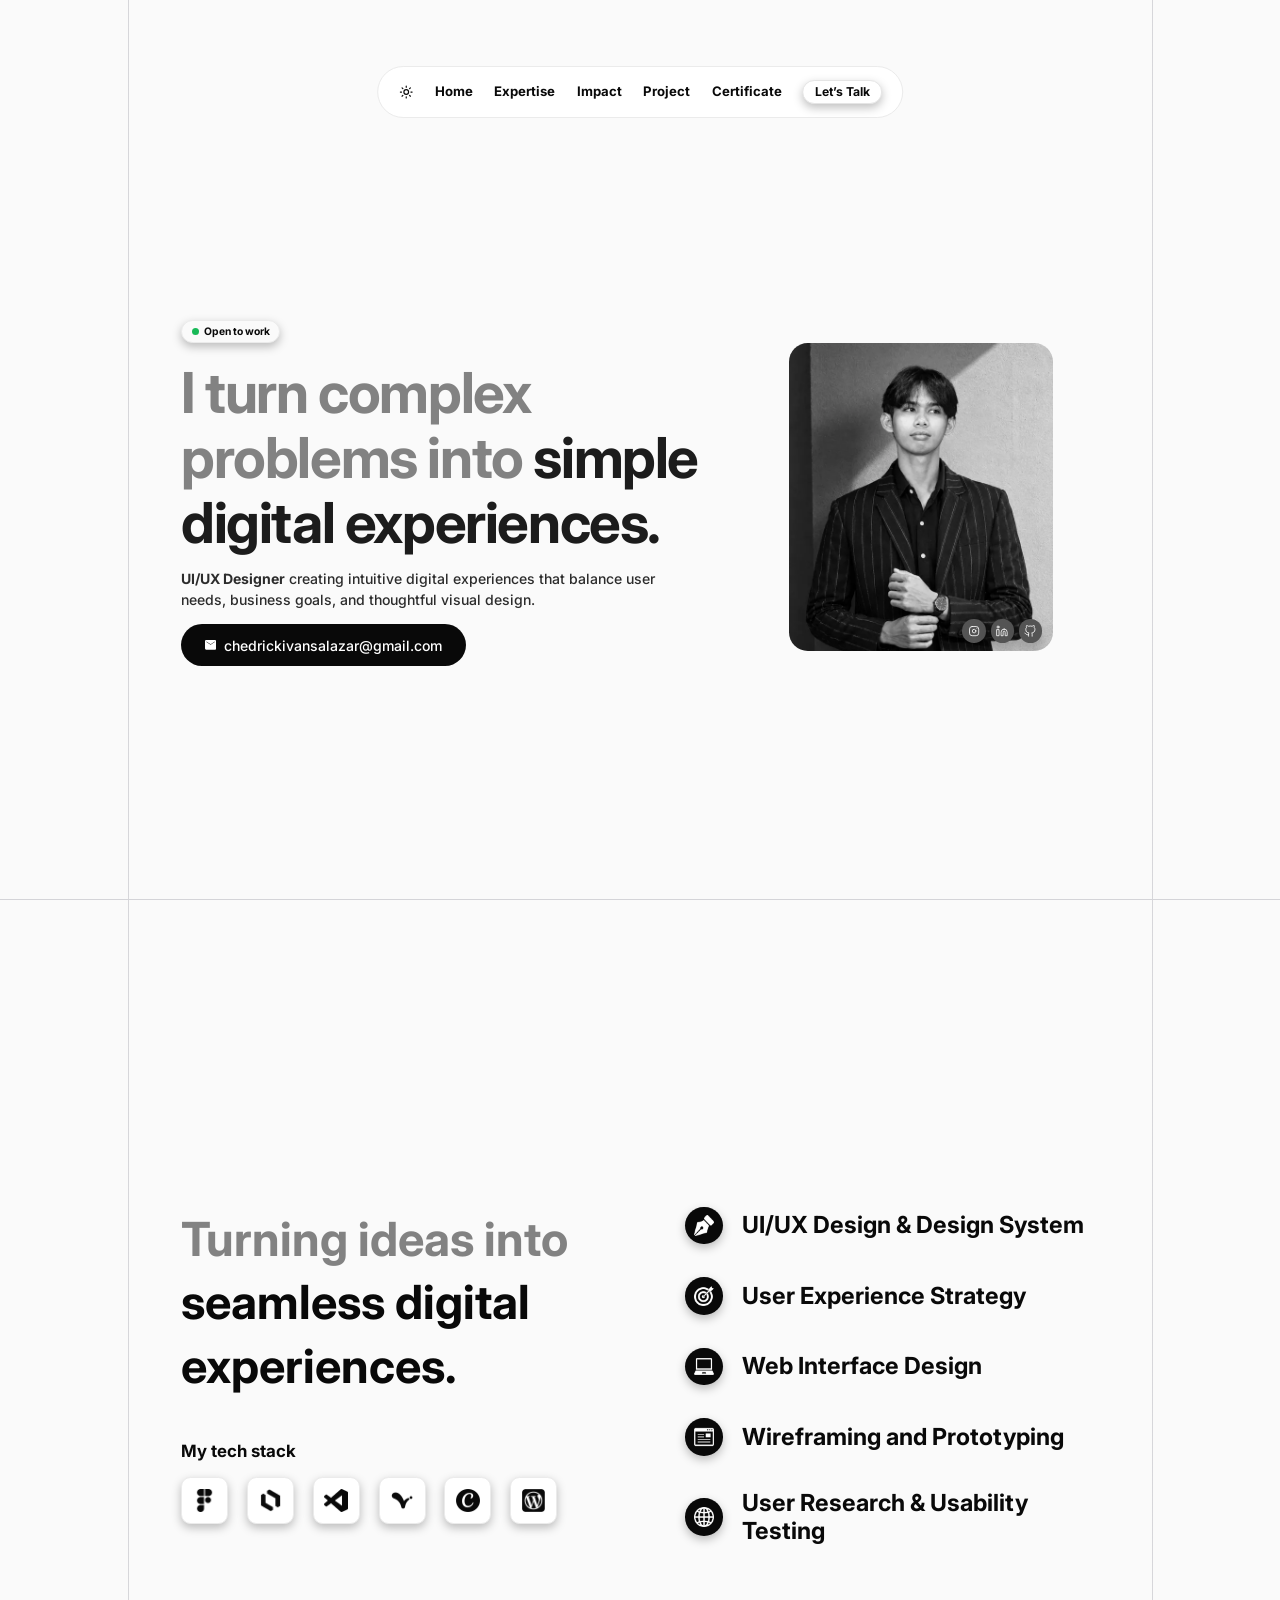
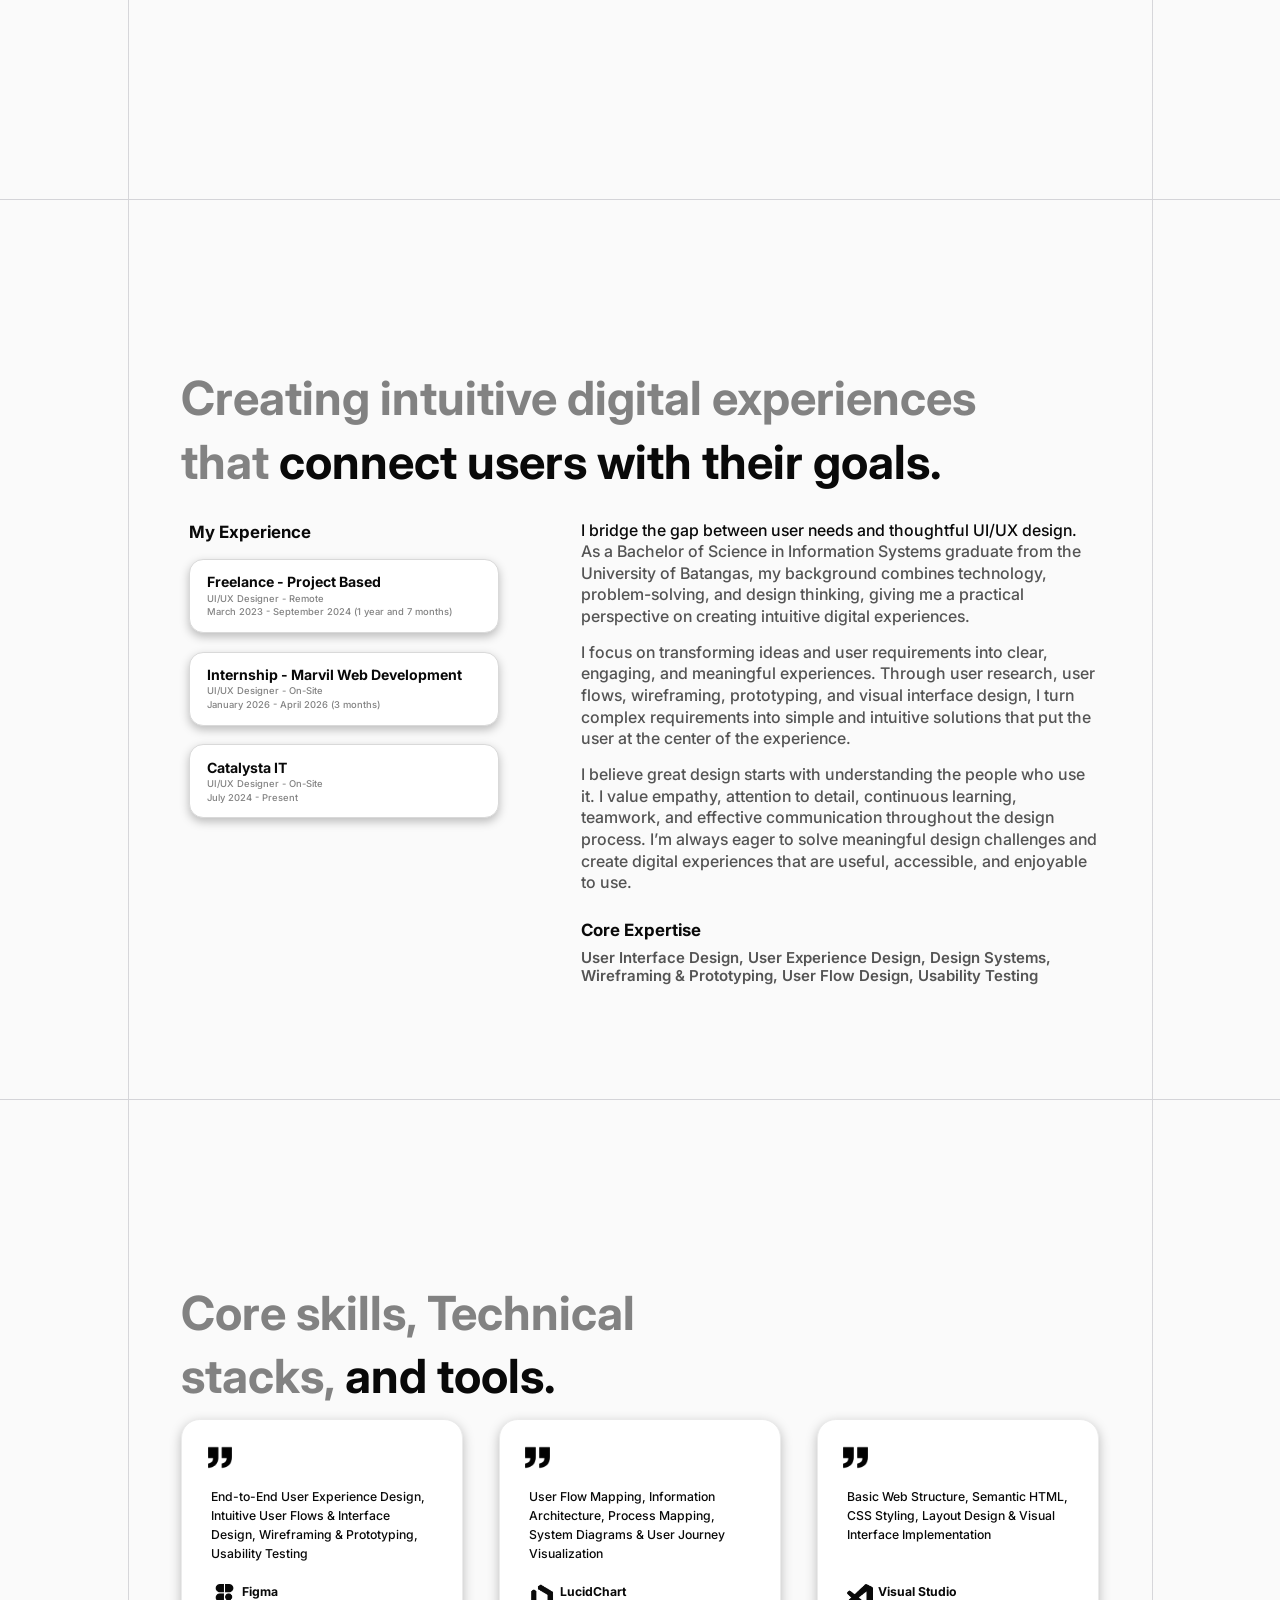
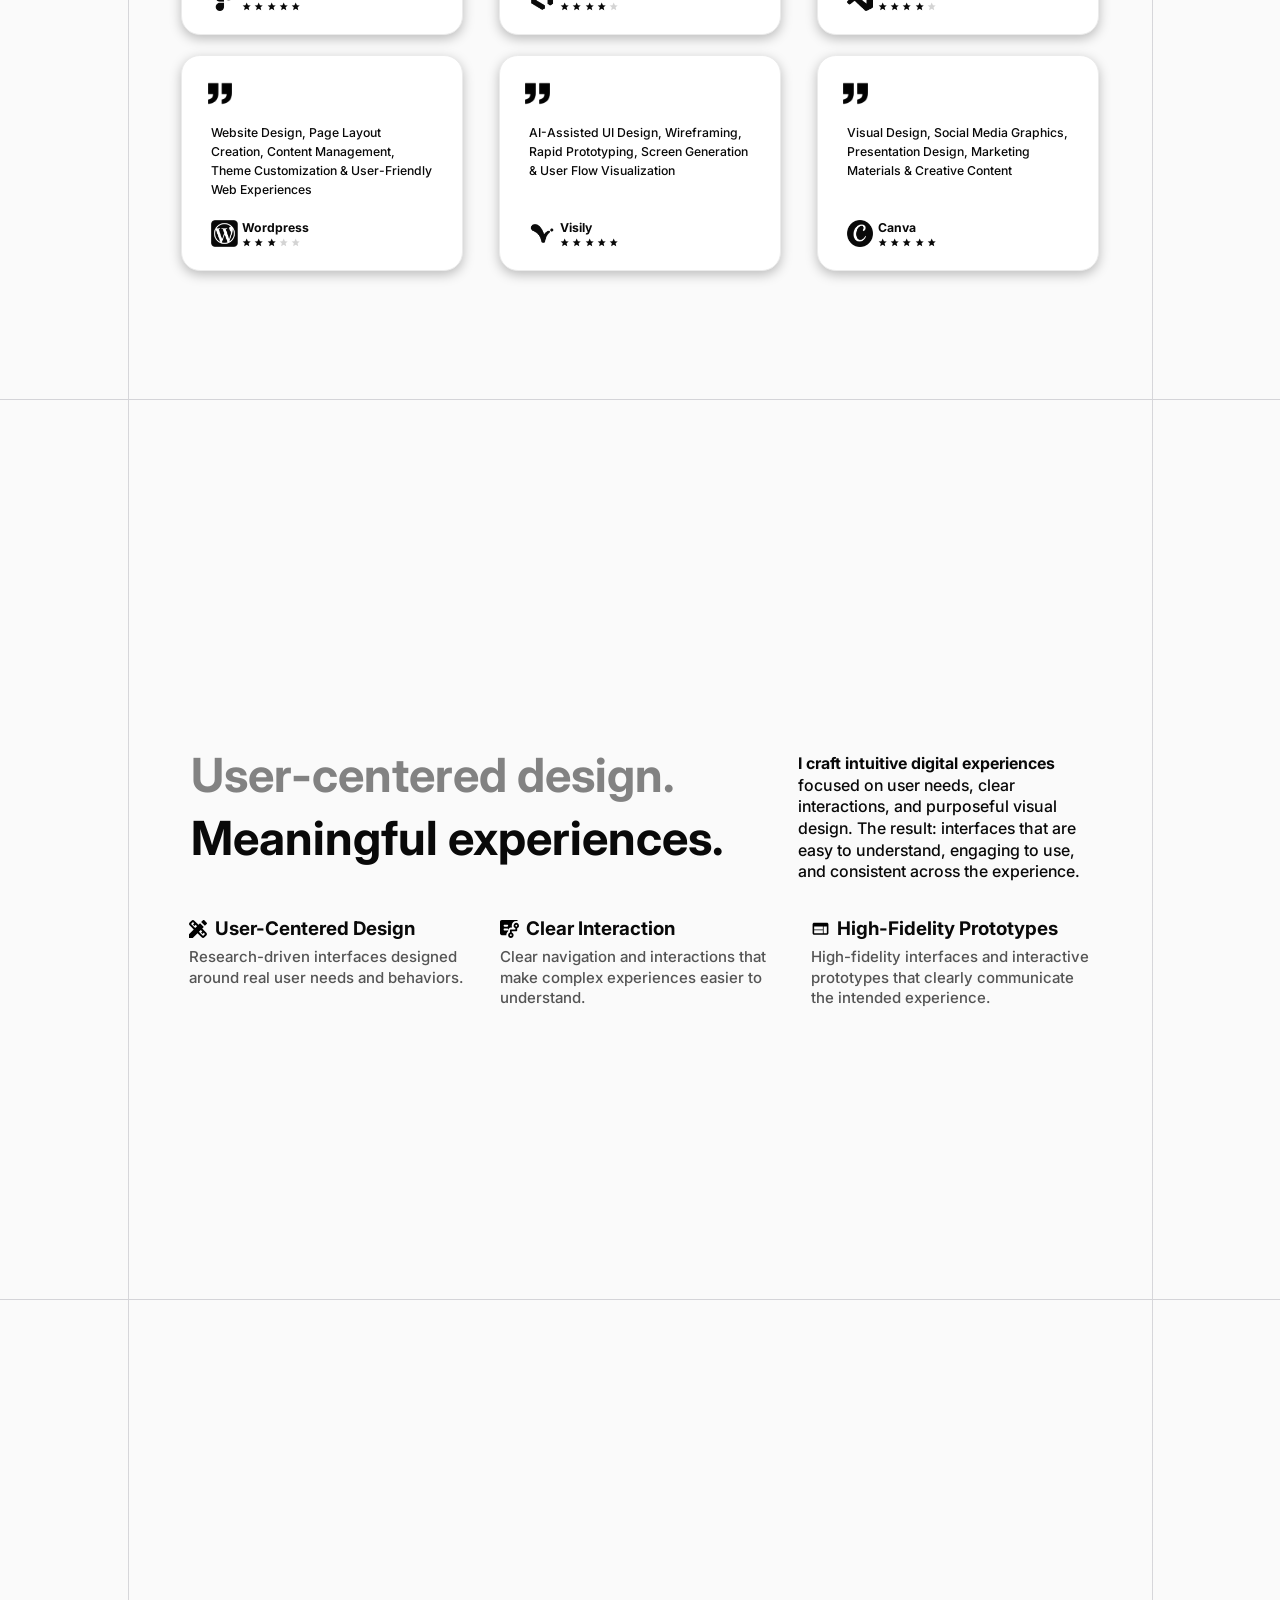
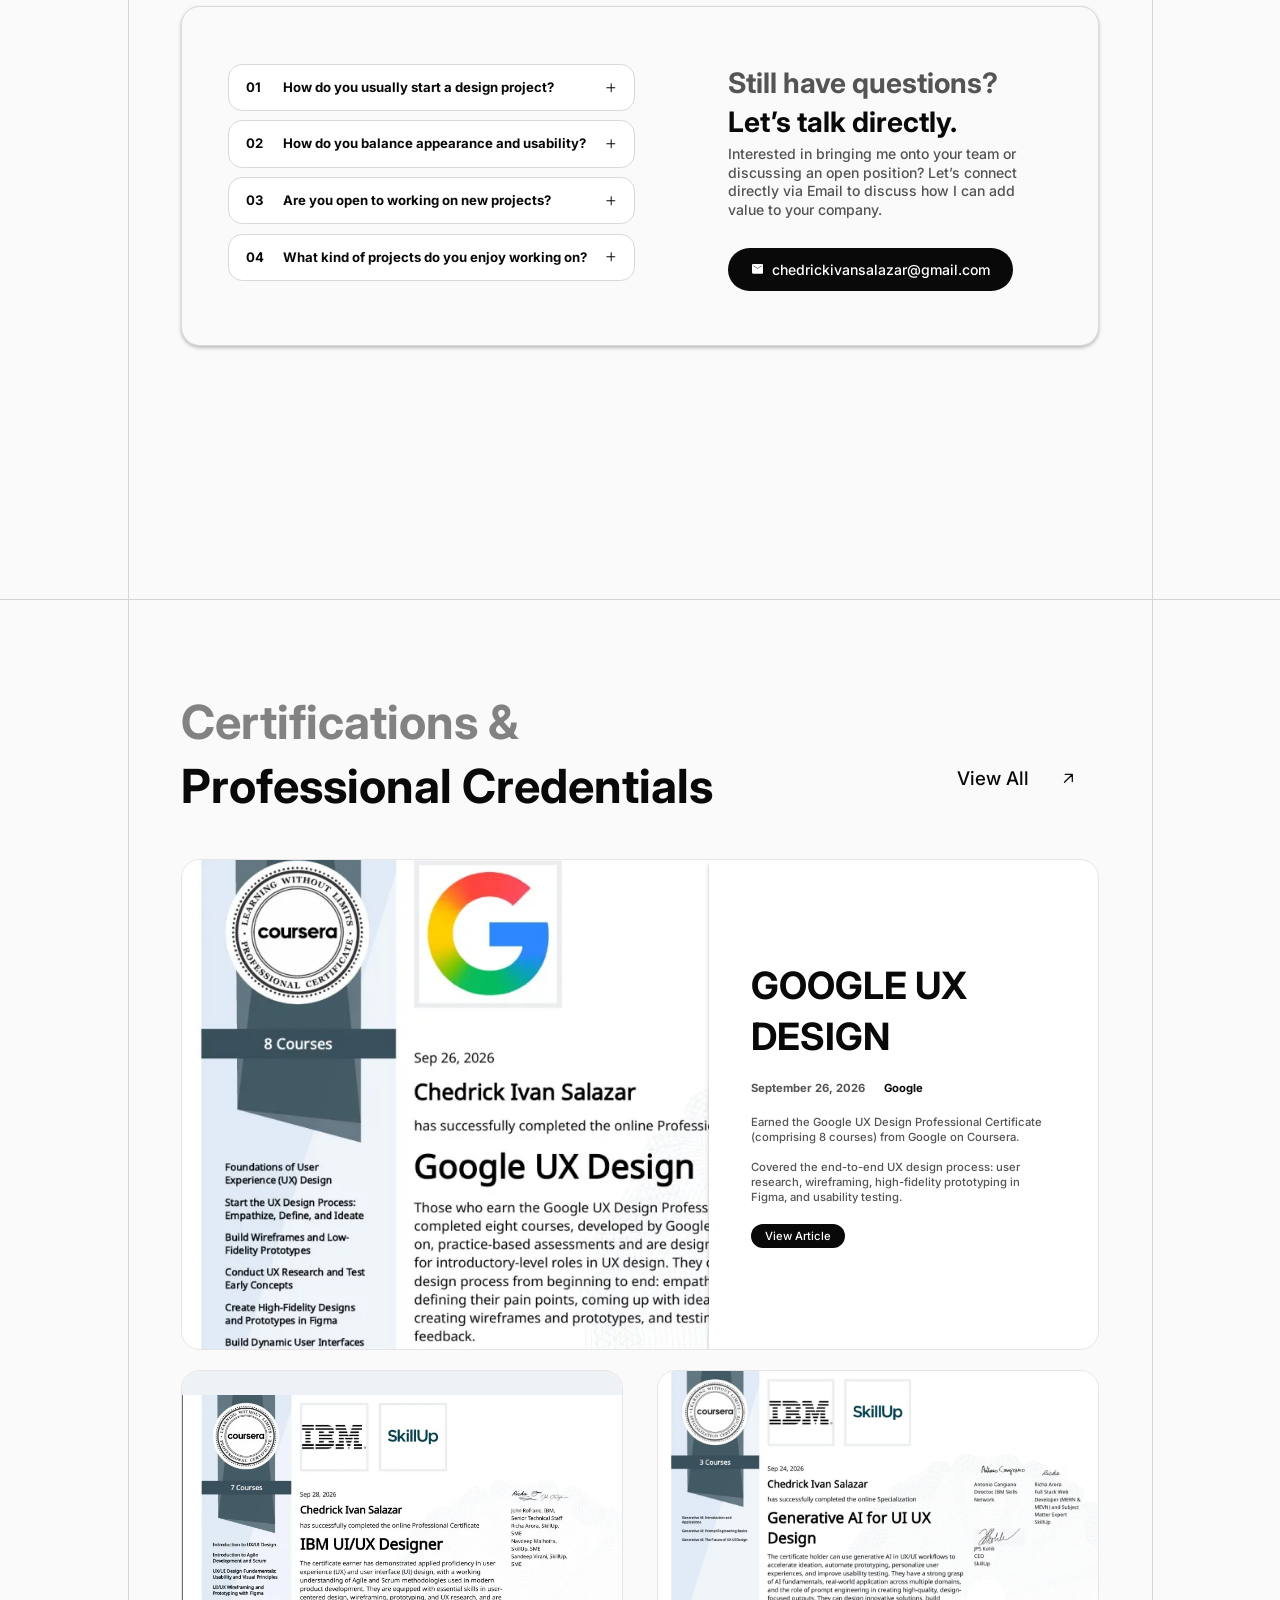
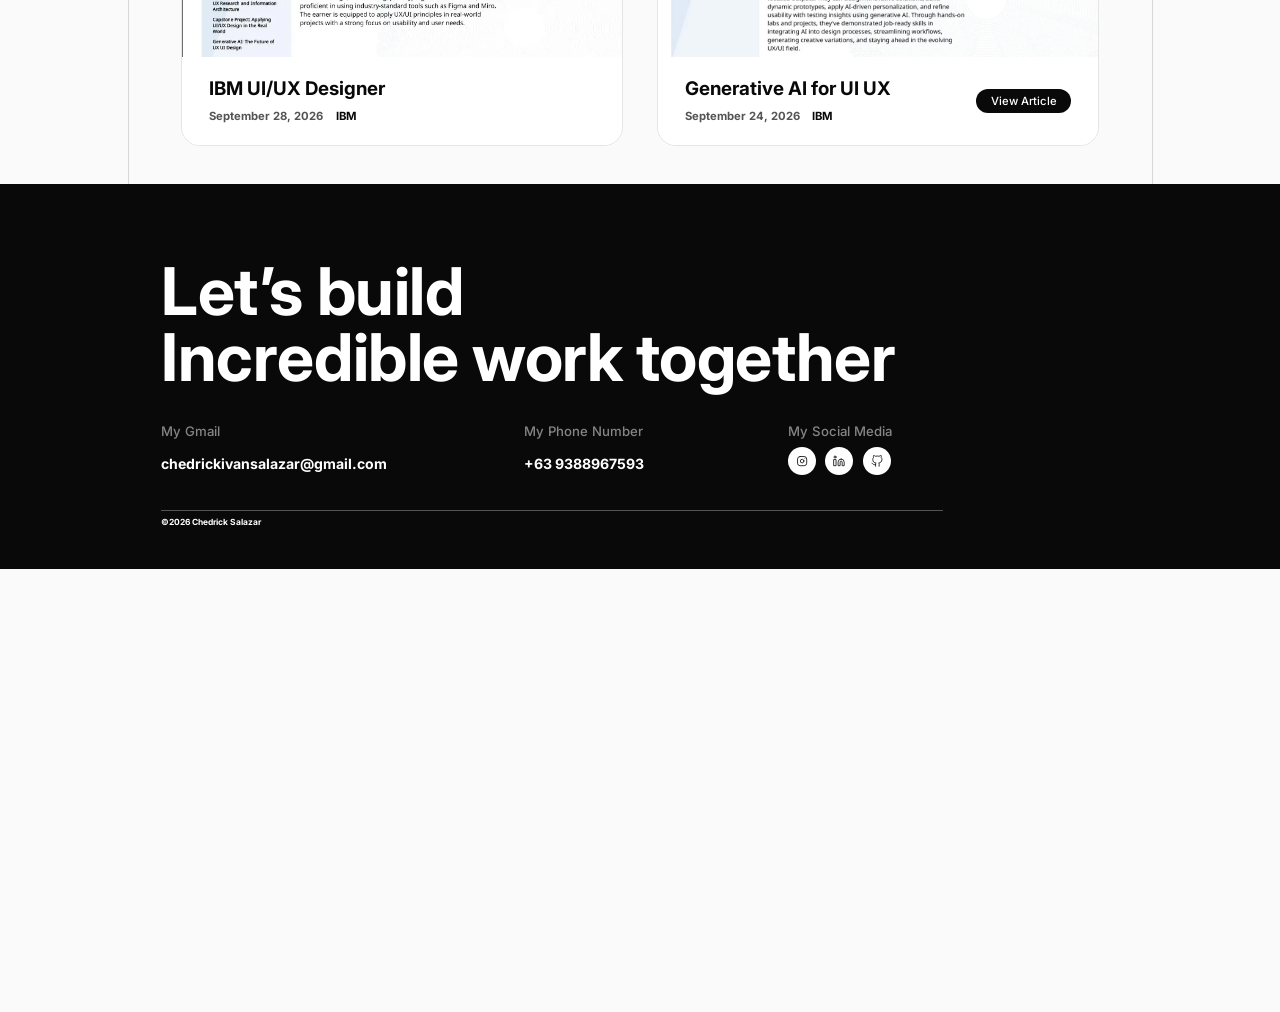
==== commit 0647b053: "pinabangis ng konti" ====
--- a/index.html
+++ b/index.html
@@ -6,15 +6,23 @@
 <title>Chedrick Salazar Portfolio</title>
 <meta name="description" content="Portfolio of Chedrick Ivan Salazar, UI/UX Designer.">
 <script>
-  /* Apply the saved theme before first paint so the page never flashes the wrong theme. */
   try { var t = localStorage.getItem("portfolio-theme"); if (t === "dark" || t === "light") document.documentElement.setAttribute("data-theme", t); } catch (e) {}
+  (function () {
+    var FRAME = 1089, FILL = 0.8, root = document.documentElement;
+    function fit() {
+      var w = window.innerWidth, z = w > FRAME ? w * FILL / FRAME : 1;
+      root.style.zoom = z === 1 ? "" : String(z);
+      root.style.setProperty("--zoom", String(z));
+    }
+    fit(); window.addEventListener("resize", fit);
+  })();
 </script>
 <link rel="preconnect" href="https://api.fontshare.com" crossorigin>
 <link rel="preconnect" href="https://fonts.googleapis.com">
 <link rel="preconnect" href="https://fonts.gstatic.com" crossorigin>
 <link rel="stylesheet" href="https://api.fontshare.com/v2/css?f[]=satoshi@500,700,900&display=swap">
 <link rel="stylesheet" href="https://fonts.googleapis.com/css2?family=Inter:wght@600&display=swap">
-<link rel="stylesheet" href="styles.css">
+<link rel="stylesheet" href="styles.css?v=12">
 </head>
 <body>
 <nav class="nav" id="nav" aria-label="Main">
@@ -35,7 +43,7 @@
   </button>
 </nav>
 
-<main class="guides">
+<main class="guides screens">
 <section id="home" class="section hero">
   <div class="inner hero-grid">
     <div>
@@ -52,11 +60,10 @@
         <source srcset="img/hero-portrait.webp" type="image/webp">
         <img src="img/hero-portrait.jpg" alt="Portrait of Chedrick Ivan Salazar" width="280" height="328" fetchpriority="high">
       </picture>
-      <!-- TODO: replace each href with your real profile URL (also in the footer) -->
       <div class="photo-social" aria-label="Social profiles">
-        <a href="https://www.instagram.com/YOUR-HANDLE" target="_blank" rel="noopener" aria-label="Instagram"><svg viewBox="0 0 24 24" aria-hidden="true"><rect x="3" y="3" width="18" height="18" rx="5"/><path d="M15.5 11.5a3.5 3.5 0 1 1-3-3 3.5 3.5 0 0 1 3 3z"/><path d="M17.5 6.5h.01"/></svg></a>
-        <a href="https://www.linkedin.com/in/YOUR-HANDLE" target="_blank" rel="noopener" aria-label="LinkedIn"><svg viewBox="0 0 24 24" aria-hidden="true"><path d="M16 8a6 6 0 0 1 6 6v7h-4v-7a2 2 0 0 0-4 0v7h-4v-7a6 6 0 0 1 6-6z"/><rect x="2" y="9" width="4" height="12"/><circle cx="4" cy="4" r="2"/></svg></a>
-        <a href="https://github.com/YOUR-HANDLE" target="_blank" rel="noopener" aria-label="GitHub"><svg viewBox="0 0 24 24" aria-hidden="true"><path d="M9 19c-5 1.5-5-2.5-7-3m14 6v-3.9a3.4 3.4 0 0 0-.9-2.6c3.1-.3 6.4-1.5 6.4-7A5.4 5.4 0 0 0 20 4.8 5.1 5.1 0 0 0 19.9 1S18.7.7 16 2.5a13.4 13.4 0 0 0-7 0C6.3.7 5.1 1 5.1 1A5.1 5.1 0 0 0 5 4.8a5.4 5.4 0 0 0-1.5 3.8c0 5.4 3.3 6.6 6.4 7A3.4 3.4 0 0 0 9 18.1V22"/></svg></a>
+        <a href="https://www.instagram.com/chevzzy" target="_blank" rel="noopener" aria-label="Instagram"><svg viewBox="0 0 24 24" aria-hidden="true"><rect x="3" y="3" width="18" height="18" rx="5"/><path d="M15.5 11.5a3.5 3.5 0 1 1-3-3 3.5 3.5 0 0 1 3 3z"/><path d="M17.5 6.5h.01"/></svg></a>
+        <a href="https://www.linkedin.com/in/chedrick-ivan-salazar-059a89426/" target="_blank" rel="noopener" aria-label="LinkedIn"><svg viewBox="0 0 24 24" aria-hidden="true"><path d="M16 8a6 6 0 0 1 6 6v7h-4v-7a2 2 0 0 0-4 0v7h-4v-7a6 6 0 0 1 6-6z"/><rect x="2" y="9" width="4" height="12"/><circle cx="4" cy="4" r="2"/></svg></a>
+        <a href="https://github.com/chedrickivansalazar-png" target="_blank" rel="noopener" aria-label="GitHub"><svg viewBox="0 0 24 24" aria-hidden="true"><path d="M9 19c-5 1.5-5-2.5-7-3m14 6v-3.9a3.4 3.4 0 0 0-.9-2.6c3.1-.3 6.4-1.5 6.4-7A5.4 5.4 0 0 0 20 4.8 5.1 5.1 0 0 0 19.9 1S18.7.7 16 2.5a13.4 13.4 0 0 0-7 0C6.3.7 5.1 1 5.1 1A5.1 5.1 0 0 0 5 4.8a5.4 5.4 0 0 0-1.5 3.8c0 5.4 3.3 6.6 6.4 7A3.4 3.4 0 0 0 9 18.1V22"/></svg></a>
       </div>
     </div>
   </div>
@@ -96,7 +103,6 @@
           <li class="xp"><b>Freelance - Project Based</b><span>UI/UX Designer - Remote</span><span>March 2023 - September 2024 (1 year and 7 months)</span></li>
           <li class="xp"><b>Internship - Marvil Web Development</b><span>UI/UX Designer - On-Site</span><span>January 2026 - April 2026 (3 months)</span></li>
           <li class="xp"><b>Catalysta IT</b><span>UI/UX Designer - On-Site</span><span>July 2024 - Present</span></li>
-          <!-- Add older roles here as more <li class="xp">; anything past the third is hidden until "Show All" is pressed. -->
         </ul>
         <button class="show-all" id="show-all" type="button" aria-expanded="false" aria-controls="xp-list">Show All <i aria-hidden="true"></i></button>
       </div>
@@ -118,8 +124,7 @@
 <section id="skills" class="section skills-sec">
   <div class="inner">
     <h2 class="display"><span class="dim">Core skills, Technical stacks,</span> and tools.</h2>
-    <!-- Star ratings: set data-rating="1".."5" on each .stars; script.js draws the stars. -->
-    <div class="skills">
+    <div class="skills carousel-track" id="skills-list" aria-label="Core skills">
       <article class="skill">
         <img class="quote inv" src="img/quote.png" alt="" width="26" height="26">
         <p>End-to-End User Experience Design, Intuitive User Flows &amp; Interface Design, Wireframing &amp; Prototyping, Usability Testing</p>
@@ -150,6 +155,11 @@
         <p>Visual Design, Social Media Graphics, Presentation Design, Marketing Materials &amp; Creative Content</p>
         <div class="tool"><img class="inv" src="img/tool-canva.png" alt="" width="28" height="28"><div><b>Canva</b><span class="stars" data-rating="5"></span></div></div>
       </article>
+    </div>
+    <div class="carousel-nav" data-carousel-for="skills-list" data-item="skill">
+      <button class="arrow prev" type="button" aria-label="Previous skill"><svg viewBox="0 0 24 24" aria-hidden="true"><path d="M15 6l-6 6 6 6"/></svg></button>
+      <div class="carousel-dots"></div>
+      <button class="arrow next" type="button" aria-label="Next skill"><svg viewBox="0 0 24 24" aria-hidden="true"><path d="M9 6l6 6-6 6"/></svg></button>
     </div>
   </div>
 </section>
@@ -180,23 +190,22 @@
 <section id="faq" class="section faq-sec">
   <div class="inner">
     <div class="faq-card">
-      <!-- TODO: the Figma has the questions only; these answers are drafts, edit them in your own words. -->
       <div class="faq">
         <details>
           <summary><span>01</span><span>How do you usually start a design project?</span><span class="plus" aria-hidden="true"></span></summary>
-          <p class="ans">I start by understanding the people and the problem: who the users are, what they need, and what the business wants to achieve. From there I map user flows and sketch wireframes before moving into high-fidelity design.</p>
+          <p class="ans">Gusto ko lamang bumalik kung sa'n ako nagsimula / FlipTop, kung gusto niyo 'kong binyagan, ilabas niyo 'yung Pari ng Tugma!</p>
         </details>
         <details>
           <summary><span>02</span><span>How do you balance appearance and usability?</span><span class="plus" aria-hidden="true"></span></summary>
-          <p class="ans">Usability comes first. A layout has to be clear and easy to use, then visual design reinforces it with hierarchy, consistency, and a polished look that supports the content instead of competing with it.</p>
+          <p class="ans">Bakit lahat kaya mo? 'Di ka pwedeng matalo? Sino ka, si Jesus?</p>
         </details>
         <details>
           <summary><span>03</span><span>Are you open to working on new projects?</span><span class="plus" aria-hidden="true"></span></summary>
-          <p class="ans">Yes. I’m open to full-time roles as well as freelance and project-based work. Send me an email with a short overview and I’ll get back to you.</p>
+          <p class="ans">Oo, kaya mong magkampeon sa Isabuhay. Walang duda. Pero kung usapang tunay na buhay lang? Baka buhayin pa kita</p>
         </details>
         <details>
           <summary><span>04</span><span>What kind of projects do you enjoy working on?</span><span class="plus" aria-hidden="true"></span></summary>
-          <p class="ans">Websites, web apps, and management systems where I can turn complex requirements into simple, intuitive flows, from early research and wireframes through to interactive prototypes.</p>
+          <p class="ans">Magpapatalo lang ako kapag napasabi mo si Apoc sa battle ng 'charot'.</p>
         </details>
       </div>
       <div class="ask">
@@ -218,25 +227,24 @@
       <a class="view-all" href="certificates.html">View All <svg viewBox="0 0 24 24" aria-hidden="true"><path d="M7 17L17 7M8 7h9v9"/></svg></a>
     </div>
 
-    <article class="cert-feature">
-      <div class="pic">
-        <picture>
-          <source srcset="img/cert-google.webp" type="image/webp">
-          <img src="img/cert-google.jpg" alt="Google UX Design Professional Certificate awarded to Chedrick Ivan Salazar" width="1650" height="1275" loading="lazy">
-        </picture>
-      </div>
-      <div class="txt">
-        <h3>Google UX Design</h3>
-        <div class="cmeta"><span>September 26, 2026</span><span>Google</span></div>
-        <div class="desc">
-          <p>Earned the Google UX Design Professional Certificate (comprising 8 courses) from Google on Coursera.</p>
-          <p>Covered the end-to-end UX design process: user research, wireframing, high-fidelity prototyping in Figma, and usability testing.</p>
-        </div>
-        <a class="btn-pill" href="https://coursera.org/verify/professional-cert/ZYHSICMYV543" target="_blank" rel="noopener">View Article</a>
-      </div>
-    </article>
-
-    <div class="cert-row">
+    <div class="cert-list carousel-track" id="certs-list" aria-label="Certificates">
+      <article class="cert-feature">
+        <div class="pic">
+          <picture>
+            <source srcset="img/cert-google.webp" type="image/webp">
+            <img src="img/cert-google.jpg" alt="Google UX Design Professional Certificate awarded to Chedrick Ivan Salazar" width="1650" height="1275" loading="lazy">
+          </picture>
+        </div>
+        <div class="txt">
+          <h3>Google UX Design</h3>
+          <div class="cmeta"><span>September 26, 2026</span><span>Google</span></div>
+          <div class="desc">
+            <p>Earned the Google UX Design Professional Certificate (comprising 8 courses) from Google on Coursera.</p>
+            <p>Covered the end-to-end UX design process: user research, wireframing, high-fidelity prototyping in Figma, and usability testing.</p>
+          </div>
+          <a class="btn-pill" href="https://coursera.org/verify/professional-cert/ZYHSICMYV543" target="_blank" rel="noopener">View Article</a>
+        </div>
+      </article>
       <article class="cert-card">
         <div class="pic offset">
           <picture>
@@ -246,7 +254,6 @@
         </div>
         <div class="foot">
           <div><h3>IBM UI/UX Designer</h3><div class="cmeta"><span>September 28, 2026</span><span>IBM</span></div></div>
-          <!-- TODO: add <a class="btn-pill" href="COURSERA-VERIFY-URL" target="_blank" rel="noopener">View Article</a> once you have the link -->
         </div>
       </article>
       <article class="cert-card">
@@ -261,6 +268,11 @@
           <a class="btn-pill" href="https://coursera.org/verify/specialization/KNT0CP72PAKU" target="_blank" rel="noopener">View Article</a>
         </div>
       </article>
+    </div>
+    <div class="carousel-nav" data-carousel-for="certs-list" data-item="certificate">
+      <button class="arrow prev" type="button" aria-label="Previous certificate"><svg viewBox="0 0 24 24" aria-hidden="true"><path d="M15 6l-6 6 6 6"/></svg></button>
+      <div class="carousel-dots"></div>
+      <button class="arrow next" type="button" aria-label="Next certificate"><svg viewBox="0 0 24 24" aria-hidden="true"><path d="M9 6l6 6-6 6"/></svg></button>
     </div>
   </div>
 </section>
@@ -275,9 +287,9 @@
       <div>
         <div class="k">My Social Media</div>
         <div class="foot-social">
-          <a href="https://www.instagram.com/YOUR-HANDLE" target="_blank" rel="noopener" aria-label="Instagram"><svg viewBox="0 0 24 24" aria-hidden="true"><rect x="3" y="3" width="18" height="18" rx="5"/><path d="M15.5 11.5a3.5 3.5 0 1 1-3-3 3.5 3.5 0 0 1 3 3z"/><path d="M17.5 6.5h.01"/></svg></a>
-          <a href="https://www.linkedin.com/in/YOUR-HANDLE" target="_blank" rel="noopener" aria-label="LinkedIn"><svg viewBox="0 0 24 24" aria-hidden="true"><path d="M16 8a6 6 0 0 1 6 6v7h-4v-7a2 2 0 0 0-4 0v7h-4v-7a6 6 0 0 1 6-6z"/><rect x="2" y="9" width="4" height="12"/><circle cx="4" cy="4" r="2"/></svg></a>
-          <a href="https://github.com/YOUR-HANDLE" target="_blank" rel="noopener" aria-label="GitHub"><svg viewBox="0 0 24 24" aria-hidden="true"><path d="M9 19c-5 1.5-5-2.5-7-3m14 6v-3.9a3.4 3.4 0 0 0-.9-2.6c3.1-.3 6.4-1.5 6.4-7A5.4 5.4 0 0 0 20 4.8 5.1 5.1 0 0 0 19.9 1S18.7.7 16 2.5a13.4 13.4 0 0 0-7 0C6.3.7 5.1 1 5.1 1A5.1 5.1 0 0 0 5 4.8a5.4 5.4 0 0 0-1.5 3.8c0 5.4 3.3 6.6 6.4 7A3.4 3.4 0 0 0 9 18.1V22"/></svg></a>
+          <a href="https://www.instagram.com/chevzzy" target="_blank" rel="noopener" aria-label="Instagram"><svg viewBox="0 0 24 24" aria-hidden="true"><rect x="3" y="3" width="18" height="18" rx="5"/><path d="M15.5 11.5a3.5 3.5 0 1 1-3-3 3.5 3.5 0 0 1 3 3z"/><path d="M17.5 6.5h.01"/></svg></a>
+          <a href="https://www.linkedin.com/in/chedrick-ivan-salazar-059a89426/" target="_blank" rel="noopener" aria-label="LinkedIn"><svg viewBox="0 0 24 24" aria-hidden="true"><path d="M16 8a6 6 0 0 1 6 6v7h-4v-7a2 2 0 0 0-4 0v7h-4v-7a6 6 0 0 1 6-6z"/><rect x="2" y="9" width="4" height="12"/><circle cx="4" cy="4" r="2"/></svg></a>
+          <a href="https://github.com/chedrickivansalazar-png" target="_blank" rel="noopener" aria-label="GitHub"><svg viewBox="0 0 24 24" aria-hidden="true"><path d="M9 19c-5 1.5-5-2.5-7-3m14 6v-3.9a3.4 3.4 0 0 0-.9-2.6c3.1-.3 6.4-1.5 6.4-7A5.4 5.4 0 0 0 20 4.8 5.1 5.1 0 0 0 19.9 1S18.7.7 16 2.5a13.4 13.4 0 0 0-7 0C6.3.7 5.1 1 5.1 1A5.1 5.1 0 0 0 5 4.8a5.4 5.4 0 0 0-1.5 3.8c0 5.4 3.3 6.6 6.4 7A3.4 3.4 0 0 0 9 18.1V22"/></svg></a>
         </div>
       </div>
     </div>
@@ -285,6 +297,6 @@
   </div>
 </footer>
 
-<script src="script.js"></script>
+<script src="script.js?v=10"></script>
 </body>
 </html>
--- a/styles.css
+++ b/styles.css
@@ -1,23 +1,20 @@
-/* Chedrick Salazar portfolio — built from the "REVAMP E-PORTFOLIO" Figma (Frame 17, Projects, Certificates, Let's Connect).
-   Colors, fonts and shadows are tokens below; light and dark themes. */
-
 :root {
   color-scheme: light;
   --bg: #fafafa;
   --surface: #ffffff;
-  --ink: #090909;          /* headings, primary text */
+  --ink: #090909;
   --ink-2: #1c1c1c;
-  --text-2: #2c2c2c;       /* lede text */
-  --body: #545454;         /* secondary text */
-  --mute: #828282;         /* dimmed heading words */
-  --line: #ebebeb;         /* light card borders */
-  --line-2: #d9d9d9;       /* input / experience card borders */
-  --guide: #d4d4d8;        /* page guide lines */
+  --text-2: #2c2c2c;
+  --body: #545454;
+  --mute: #828282;
+  --line: #ebebeb;
+  --line-2: #d9d9d9;
+  --guide: #d4d4d8;
   --star-off: #d4d4d4;
   --live: #18b957;
   --btn-bg: #090909;
   --btn-fg: #ffffff;
-  --chip-bg: #545454;      /* social circles on the hero photo */
+  --chip-bg: #545454;
   --proj-bg: #090909;
   --foot-bg: #090909;
   --foot-fg: #ffffff;
@@ -26,7 +23,7 @@
   --shadow-card: 0 4px 12px rgba(0,0,0,.25);
   --shadow-pop: 0 4px 10px rgba(0,0,0,.25);
   --shadow-soft: 0 2px 4px rgba(0,0,0,.25);
-  --scrim: rgba(0,0,0,.7);
+  --scrim: rgba(0,0,0,.45);
   --font: "Satoshi", "Inter", system-ui, -apple-system, "Segoe UI", Roboto, sans-serif;
   --font-inter: "Inter", system-ui, -apple-system, "Segoe UI", Roboto, sans-serif;
   --font-geist: "Geist", "Inter", system-ui, sans-serif;
@@ -73,11 +70,10 @@
 .dim { color: var(--mute); }
 .sr-only { position: absolute; width: 1px; height: 1px; padding: 0; margin: -1px; overflow: hidden; clip: rect(0 0 0 0); white-space: nowrap; border: 0; }
 
-/* black icon artwork is inverted in dark mode */
 :root[data-theme="dark"] .inv { filter: invert(1); }
 @media (prefers-color-scheme: dark) { :root:not([data-theme="light"]) .inv { filter: invert(1); } }
 
-/* layout: 976px content column, two vertical guide lines 1089px apart, full-bleed section dividers */
+/* layout */
 .inner { width: 100%; max-width: 976px; margin-inline: auto; }
 .section {
   padding-inline: max(16px, env(safe-area-inset-left, 0px));
@@ -85,19 +81,33 @@
   scroll-margin-top: 0;
 }
 .section:last-child { border-bottom: 0; }
+html { overflow-x: clip; }
 main.guides {
   background:
     linear-gradient(var(--guide), var(--guide)) calc(50% - 544.5px) 0 / 1px 100% no-repeat,
     linear-gradient(var(--guide), var(--guide)) calc(50% + 544.5px) 0 / 1px 100% no-repeat;
 }
-@media (max-width: 1110px) { main.guides { background: none; } }
+@media (max-width: 1089px) { main.guides { background: none; } }
+
+@media (min-width: 1090px) {
+  main.screens > .section {
+    min-height: calc(100vh / var(--zoom, 1));
+    display: flex; flex-direction: column; justify-content: center;
+    padding-top: 96px; padding-bottom: 40px;
+  }
+  main.screens > .section > .inner { width: 100%; }
+  main.screens > .hero { padding-top: 140px; padding-bottom: 48px; }
+  main.screens .about-grid { margin-top: 28px; }
+  main.screens .core { margin-top: 26px; }
+  main.screens .skills { margin-top: 12px; }
+}
 
 .display {
   font-weight: 700; font-size: clamp(34px, 5vw, 50px); line-height: 1.35; letter-spacing: 0; color: var(--ink);
 }
 .display .dim { color: var(--mute); }
 
-/* ---------- nav ---------- */
+/* nav */
 .nav {
   position: fixed; z-index: 30; left: 50%; transform: translateX(-50%);
   top: calc(16px + env(safe-area-inset-top, 0px));
@@ -158,7 +168,7 @@
   .nav-links a:hover { background: var(--line); }
 }
 
-/* ---------- buttons ---------- */
+/* buttons */
 .btn-mail {
   display: inline-flex; align-items: center; justify-content: center; gap: 9px; height: 45px; padding: 0 25px; max-width: 100%;
   background: var(--btn-bg); color: var(--btn-fg); border-radius: 30px; font-size: 15px; font-weight: 500;
@@ -174,7 +184,7 @@
 }
 .btn-pill:hover { opacity: .82; }
 
-/* ---------- hero ---------- */
+/* hero */
 .hero { padding-top: 189px; padding-bottom: 120px; }
 .hero-grid { display: grid; grid-template-columns: minmax(0, 570px) 280px; justify-content: start; column-gap: clamp(40px, 6vw, 79px); align-items: start; }
 .live {
@@ -200,7 +210,7 @@
 .photo-social a:hover { transform: translateY(-2px); }
 .photo-social svg, .foot-social svg { width: 13px; height: 13px; fill: none; stroke: currentColor; stroke-width: 1.6; stroke-linecap: round; stroke-linejoin: round; }
 
-/* ---------- expertise ---------- */
+/* expertise */
 .expertise { padding-top: 82px; padding-bottom: 85px; }
 .exp-grid { display: grid; grid-template-columns: minmax(0, 440px) minmax(0, 440px); justify-content: space-between; gap: 40px; }
 .expertise .display { max-width: 440px; }
@@ -222,7 +232,7 @@
 @media (prefers-color-scheme: dark) { :root:not([data-theme="light"]) .svc-ico { box-shadow: 0 0 0 1px var(--line-2); } }
 .svc-ico img { width: 22px; height: 22px; object-fit: contain; }
 
-/* ---------- about ---------- */
+/* about */
 .about { padding-top: 40px; padding-bottom: 120px; }
 .about-grid { margin-top: 38px; display: grid; grid-template-columns: 340px minmax(0, 551px); justify-content: space-between; gap: 40px; align-items: start; }
 .col-title { font-size: 18px; font-weight: 700; padding-left: 8px; }
@@ -249,7 +259,7 @@
 .core h3 { font-size: 18px; font-weight: 700; }
 .core p { margin-top: 6px; font-family: var(--font-inter); font-size: 16px; font-weight: 600; color: var(--body); line-height: 1.2; }
 
-/* ---------- skills ---------- */
+/* skills */
 .skills-sec { padding-top: 41px; padding-bottom: 55px; }
 .skills-sec .display { max-width: 644px; }
 .skills { margin-top: 16px; display: grid; grid-template-columns: repeat(3, minmax(0, 300px)); justify-content: space-between; gap: 21px 24px; }
@@ -268,7 +278,7 @@
 .stars svg { width: 10px; height: 10px; fill: var(--ink); }
 .stars svg.off { fill: var(--star-off); }
 
-/* ---------- impact ---------- */
+/* impact */
 .impact { padding-top: 64px; padding-bottom: 56px; }
 .impact-head { display: grid; grid-template-columns: minmax(0, 597px) minmax(0, 320px); justify-content: space-between; gap: 32px; align-items: start; }
 .impact-head .display { padding-left: 11px; }
@@ -279,7 +289,7 @@
 .pillar h3 img { width: 20px; height: 20px; flex: none; }
 .pillar p { margin-top: 4px; font-size: 16px; font-weight: 500; line-height: 22px; color: var(--body); max-width: 318px; }
 
-/* ---------- FAQ ---------- */
+/* faq */
 .faq-sec { padding-top: 66px; padding-bottom: 106px; }
 .faq-card {
   display: grid; grid-template-columns: minmax(0, 433px) minmax(0, 327px); justify-content: space-between; gap: 40px;
@@ -305,15 +315,16 @@
 .ask p { margin-top: 4px; font-size: 15px; font-weight: 500; line-height: 20px; color: var(--body); }
 .ask .btn-mail { margin-top: 30px; min-width: 288px; }
 
-/* ---------- certificates ---------- */
+/* certificates */
 .certs-sec { padding-top: 77px; padding-bottom: 80px; }
 .cert-head { display: flex; justify-content: space-between; align-items: flex-end; gap: 24px; flex-wrap: wrap; }
 .cert-head .display { max-width: 644px; }
 .view-all { display: inline-flex; align-items: center; gap: 32px; font-size: 20px; font-weight: 500; margin: 0 22px 26px 0; }
 .view-all svg { width: 20px; height: 20px; fill: none; stroke: var(--ink); stroke-width: 1.6; stroke-linecap: round; stroke-linejoin: round; transition: transform .2s; }
 .view-all:hover svg { transform: translate(2px, -2px); }
+.cert-list { margin-top: 44px; display: grid; grid-template-columns: repeat(2, minmax(0, 470px)); justify-content: space-between; gap: 21px 17px; }
 .cert-feature {
-  margin-top: 44px; display: grid; grid-template-columns: 552fr 408fr; min-height: 523px;
+  grid-column: 1 / -1; display: grid; grid-template-columns: 552fr 408fr; min-height: 523px;
   border: 1px solid #e5e5e5; border-radius: 20px; overflow: hidden; background: var(--surface);
 }
 :root[data-theme="dark"] .cert-feature, :root[data-theme="dark"] .cert-card { border-color: var(--line); }
@@ -326,7 +337,6 @@
 .cmeta span:first-child { color: var(--body); }
 .cert-feature .desc { margin-top: 20px; display: grid; gap: 16px; max-width: 318px; font-size: 12px; font-weight: 500; line-height: 16px; color: var(--body); }
 .cert-feature .btn-pill { margin-top: 20px; align-self: flex-start; }
-.cert-row { margin-top: 21px; display: grid; grid-template-columns: repeat(2, minmax(0, 470px)); justify-content: space-between; gap: 17px; }
 .cert-card { position: relative; height: 400px; border: 1px solid #e5e5e5; border-radius: 20px; overflow: hidden; background: var(--surface); }
 .cert-card .pic { position: absolute; inset: 0 0 94px; overflow: hidden; background: #eef1f5; }
 .cert-card .pic img { width: 100%; height: auto; }
@@ -338,20 +348,20 @@
 .cert-card h3 { font-size: 20px; font-weight: 700; line-height: 1.2; }
 .cert-card .cmeta { margin-top: 8px; gap: 13px; }
 
-/* ---------- footer ---------- */
+/* footer */
 .contact { background: var(--foot-bg); color: var(--foot-fg); padding: 80px max(16px, env(safe-area-inset-left, 0px)) 43px; }
 .contact .inner { max-width: 1018px; }
 .contact h2 { font-size: clamp(40px, 7vw, 70px); font-weight: 700; line-height: 1; letter-spacing: -.5px; max-width: 831px; }
 .crow { margin-top: 33px; display: grid; grid-template-columns: 386px 280px auto; max-width: 831px; gap: 24px 0; }
 .crow .k { font-size: 14px; font-weight: 500; color: var(--foot-mute); }
-.crow .v { margin-top: 12px; display: inline-block; font-size: 15px; font-weight: 700; overflow-wrap: anywhere; }
+.crow .v { margin-top: 6px; padding-block: 6px; display: inline-block; font-size: 15px; font-weight: 700; overflow-wrap: anywhere; }
 .crow a.v:hover { text-decoration: underline; text-underline-offset: 3px; }
 .foot-social { margin-top: 6px; display: flex; gap: 10px; }
 .foot-social a { width: 30px; height: 30px; border-radius: 50%; background: #fff; color: #090909; display: grid; place-items: center; transition: transform .15s; }
 .foot-social a:hover { transform: translateY(-2px); }
 .legal { margin-top: 32px; max-width: 831px; border-top: 1px solid var(--foot-line); padding-top: 6px; font-size: 9px; font-weight: 700; }
 
-/* ---------- sub pages ---------- */
+/* sub pages */
 .page-head { padding-top: 178px; padding-bottom: 62px; text-align: center; border-bottom: 0; }
 .page-head h1 { font-size: clamp(36px, 5vw, 50px); font-weight: 700; line-height: 1.2; }
 .page-head h1 .dim { color: var(--mute); }
@@ -381,15 +391,15 @@
 .visit { display: inline-grid; place-items: center; width: 79px; height: 26px; border-radius: 20px; background: #fff; color: #090909; font-size: 12px; font-weight: 500; transition: opacity .15s; }
 .visit:hover { opacity: .85; }
 .visit[aria-disabled="true"] { opacity: .45; cursor: not-allowed; }
-.certs-page .cert-row { margin-top: 21px; }
-
-/* ---------- Let's Connect drawer (prototype overlay: move in from the right, 70% scrim, close on outside click) ---------- */
+.certs-page .cert-list { margin-top: 0; }
+
+/* let's connect */
 .connect {
   position: fixed; inset: 0 0 auto auto; margin: 0; width: min(487px, 100%); max-width: 100%; height: auto; max-height: 100dvh;
   padding: 69px 44px 52px 45px; border: 0; border-radius: 0 0 0 20px; overflow-y: auto;
   background: var(--surface); color: var(--ink); box-shadow: -10px 0 40px rgba(0,0,0,.2);
 }
-.connect::backdrop { background: var(--scrim); }
+.connect::backdrop { background: var(--scrim); -webkit-backdrop-filter: blur(8px); backdrop-filter: blur(8px); }
 .connect[open] { animation: drawer-in .38s var(--ease-gentle); }
 .connect[open]::backdrop { animation: scrim-in .38s ease-out; }
 .connect.closing { animation: drawer-out .25s ease-in forwards; }
@@ -431,8 +441,20 @@
 }
 .send:hover { opacity: .85; }
 body.modal-open { overflow: hidden; }
-
-/* ---------- responsive ---------- */
+.send:disabled { opacity: .6; cursor: progress; }
+.cform .hp { position: absolute; left: -9999px; width: 1px; height: 1px; opacity: 0; pointer-events: none; }
+.cform .err a { color: inherit; text-decoration: underline; text-underline-offset: 2px; }
+.sent { margin-top: 40px; padding: 36px 28px; border: 1px solid var(--line-2); border-radius: 15px; text-align: center; outline: none; animation: faq-in .35s var(--ease-gentle); }
+.sent .tick { margin: 0 auto; width: 48px; height: 48px; border-radius: 50%; background: var(--btn-bg); display: grid; place-items: center; }
+.sent .tick svg { width: 24px; height: 24px; fill: none; stroke: var(--btn-fg); stroke-width: 2.4; stroke-linecap: round; stroke-linejoin: round; }
+.sent h3 { margin-top: 16px; font-size: 22px; font-weight: 700; }
+.sent p { margin: 6px auto 0; max-width: 300px; font-size: 13px; font-weight: 500; line-height: 20px; color: var(--body); }
+.sent .again { margin-top: 24px; width: 100%; }
+
+/* carousel */
+.carousel-nav { display: none; }
+
+/* responsive */
 @media (max-width: 1000px) {
   .skills { grid-template-columns: repeat(2, minmax(0, 1fr)); }
   .proj-grid { grid-template-columns: repeat(2, minmax(0, 1fr)); }
@@ -440,37 +462,104 @@
   .ask { order: -1; }
   .cert-feature { grid-template-columns: minmax(0, 1fr); }
   .cert-feature .pic { aspect-ratio: 552 / 400; }
-  .crow { grid-template-columns: repeat(auto-fit, minmax(200px, max-content)); gap: 24px 60px; }
+  .crow { grid-template-columns: repeat(auto-fit, minmax(250px, max-content)); gap: 24px 60px; }
+  .crow .v { overflow-wrap: normal; }
 }
 @media (max-width: 820px) {
-  .hero { padding-top: 120px; padding-bottom: 72px; }
-  .hero-grid, .exp-grid, .about-grid, .impact-head { grid-template-columns: minmax(0, 1fr); }
-  .hero-photo { order: -1; margin: 0 0 28px; width: min(240px, 70vw); }
+  .hero { padding-top: 130px; padding-bottom: 72px; }
+  .hero-grid { grid-template-columns: minmax(0, 1fr) 220px; column-gap: 32px; }
+  .hero-photo { width: 220px; }
+  .exp-grid, .about-grid, .impact-head { grid-template-columns: minmax(0, 1fr); }
   .expertise, .about, .skills-sec, .impact, .faq-sec, .certs-sec { padding-top: 56px; padding-bottom: 64px; }
+  .exp-grid { gap: 48px; }
   .about-grid { margin-top: 28px; }
   .bio-col { order: -1; }
   .impact-head .display { padding-left: 0; }
-  .pillars { grid-template-columns: minmax(0, 1fr); padding-left: 0; }
-  .cert-row { grid-template-columns: minmax(0, 1fr); }
+  .impact-head p { margin-top: 0; }
+  .pillars { grid-template-columns: minmax(0, 1fr); padding-left: 0; gap: 20px; }
+  .cert-list { grid-template-columns: minmax(0, 1fr); }
   .view-all { margin: 0; }
   .page-head { padding-top: 120px; padding-bottom: 40px; }
   .proj-head { padding-top: 120px; }
 }
+@media (max-width: 680px) {
+  .hero { padding-top: 104px; padding-bottom: 56px; }
+  .hero-grid { grid-template-columns: minmax(0, 1fr); }
+  .hero-photo { order: 0; margin: 32px 0 0; width: min(260px, 70vw); }
+  .hero h1 { letter-spacing: -1px; }
+}
 @media (max-width: 640px) {
-  .skills, .proj-grid { grid-template-columns: minmax(0, 1fr); }
+  .expertise, .about, .skills-sec, .impact, .faq-sec, .certs-sec { padding-top: 48px; padding-bottom: 52px; }
+  .stack-title { margin-top: 32px; }
+  .tiles { gap: 10px; }
+  .tile { width: 46px; height: 46px; }
+  .tile img { width: 23px; height: 23px; }
+  .services { gap: 22px; }
+  .services li { gap: 14px; font-size: 18px; }
+  .bio { font-size: 16px; line-height: 22px; }
+  .proj-grid { grid-template-columns: minmax(0, 1fr); }
+
+  .impact-head, .pillars { text-align: center; }
+  .pillar h3 { justify-content: center; }
+  .pillar p { margin-inline: auto; }
+
+  .carousel-track {
+    display: flex; align-items: stretch; gap: 12px; overflow-x: auto; overscroll-behavior-x: contain;
+    scroll-snap-type: x mandatory; scrollbar-width: none;
+    margin: 20px -16px 0; padding: 6px 11% 18px;
+  }
+  .carousel-track::-webkit-scrollbar { display: none; }
+  .carousel-track > * {
+    flex: 0 0 78%; min-width: 0; scroll-snap-align: center; scroll-snap-stop: always;
+    transition: filter .3s ease, opacity .3s ease, transform .35s var(--ease-gentle);
+  }
+  .carousel-track.is-carousel > :not(.is-active) { filter: blur(2px); opacity: .55; transform: scale(.93); }
+  .carousel-track.is-carousel > :not(.is-active):hover { transform: scale(.93); }
+  .skill { min-height: 216px; padding: 24px 22px 22px 26px; }
+  .skill:hover { transform: none; }
+  .cert-list { margin-top: 24px; align-items: center; }
+  .certs-page .cert-list { margin-top: 0; }
+  .carousel-nav { display: flex; align-items: center; justify-content: center; gap: 14px; margin-top: 4px; }
+  .carousel-nav .arrow {
+    width: 36px; height: 36px; border-radius: 50%; border: 1px solid var(--line-2); background: var(--surface); color: var(--ink);
+    display: grid; place-items: center; cursor: pointer; padding: 0; transition: opacity .15s;
+  }
+  .carousel-nav .arrow:disabled { opacity: .35; cursor: default; }
+  .carousel-nav .arrow svg { width: 16px; height: 16px; fill: none; stroke: currentColor; stroke-width: 2; stroke-linecap: round; stroke-linejoin: round; }
+  .carousel-dots { display: flex; align-items: center; }
+  .carousel-dots button { width: 24px; height: 36px; padding: 0; border: 0; background: none; cursor: pointer; display: grid; place-items: center; }
+  .carousel-dots button::before { content: ""; width: 7px; height: 7px; border-radius: 4px; background: var(--line-2); transition: width .25s var(--ease-gentle), background .2s; }
+  .carousel-dots button[aria-current="true"]::before { width: 18px; background: var(--ink); }
+
   .cform { grid-template-columns: minmax(0, 1fr); gap: 0; }
   .cform .email-f { margin-top: 14px; }
   .cform .msg { margin-top: 14px; }
   .connect { width: 100%; border-radius: 0; padding: 64px 20px 32px; min-height: 100dvh; }
-  .ask .btn-mail { width: 100%; }
+  .ask h2 { font-size: 26px; line-height: 34px; }
+  .ask .btn-mail { width: 100%; min-width: 0; padding: 0 18px; font-size: 14px; }
   .faq-card { padding: 28px 18px; }
   .faq summary { grid-template-columns: 30px 1fr 14px; padding: 13px 14px; }
   .faq .ans { padding-left: 44px; }
+  .cert-feature h3 { max-width: none; }
   .cert-card { height: auto; }
   .cert-card .pic { position: relative; inset: auto; aspect-ratio: 470 / 306; }
   .cert-card .foot { position: static; height: auto; padding: 18px 20px 22px; flex-wrap: wrap; }
-  .cert-feature .txt { padding: 28px 22px; }
+  .cert-feature .pic { aspect-ratio: 470 / 306; }
+  .cert-feature h3 { font-size: 24px; line-height: 1.25; }
+  .cert-feature .txt { gap: 0; }
+  .cert-feature .desc { margin-top: 12px; gap: 8px; }
+  .cert-feature .txt { padding: 20px 20px 22px; justify-content: flex-start; }
+  .cert-feature .pic img { position: static; width: 100%; }
+  .cert-card .pic.offset img { width: 100%; margin-top: 0; }
   .show-all { margin-left: 8px; transform: none; }
+  .contact { padding-top: 64px; }
+  .crow { grid-template-columns: minmax(0, 1fr); gap: 20px; }
+  .crow .v { margin-top: 2px; overflow-wrap: anywhere; }
+  .foot-social a { width: 36px; height: 36px; }
+}
+@media (max-width: 360px) {
+  .btn-mail { padding: 0 16px; font-size: 14px; gap: 8px; }
+  .nav-links a, .talk-btn { font-size: 13px; }
 }
 @media (prefers-reduced-motion: reduce) {
   html { scroll-behavior: auto; }
